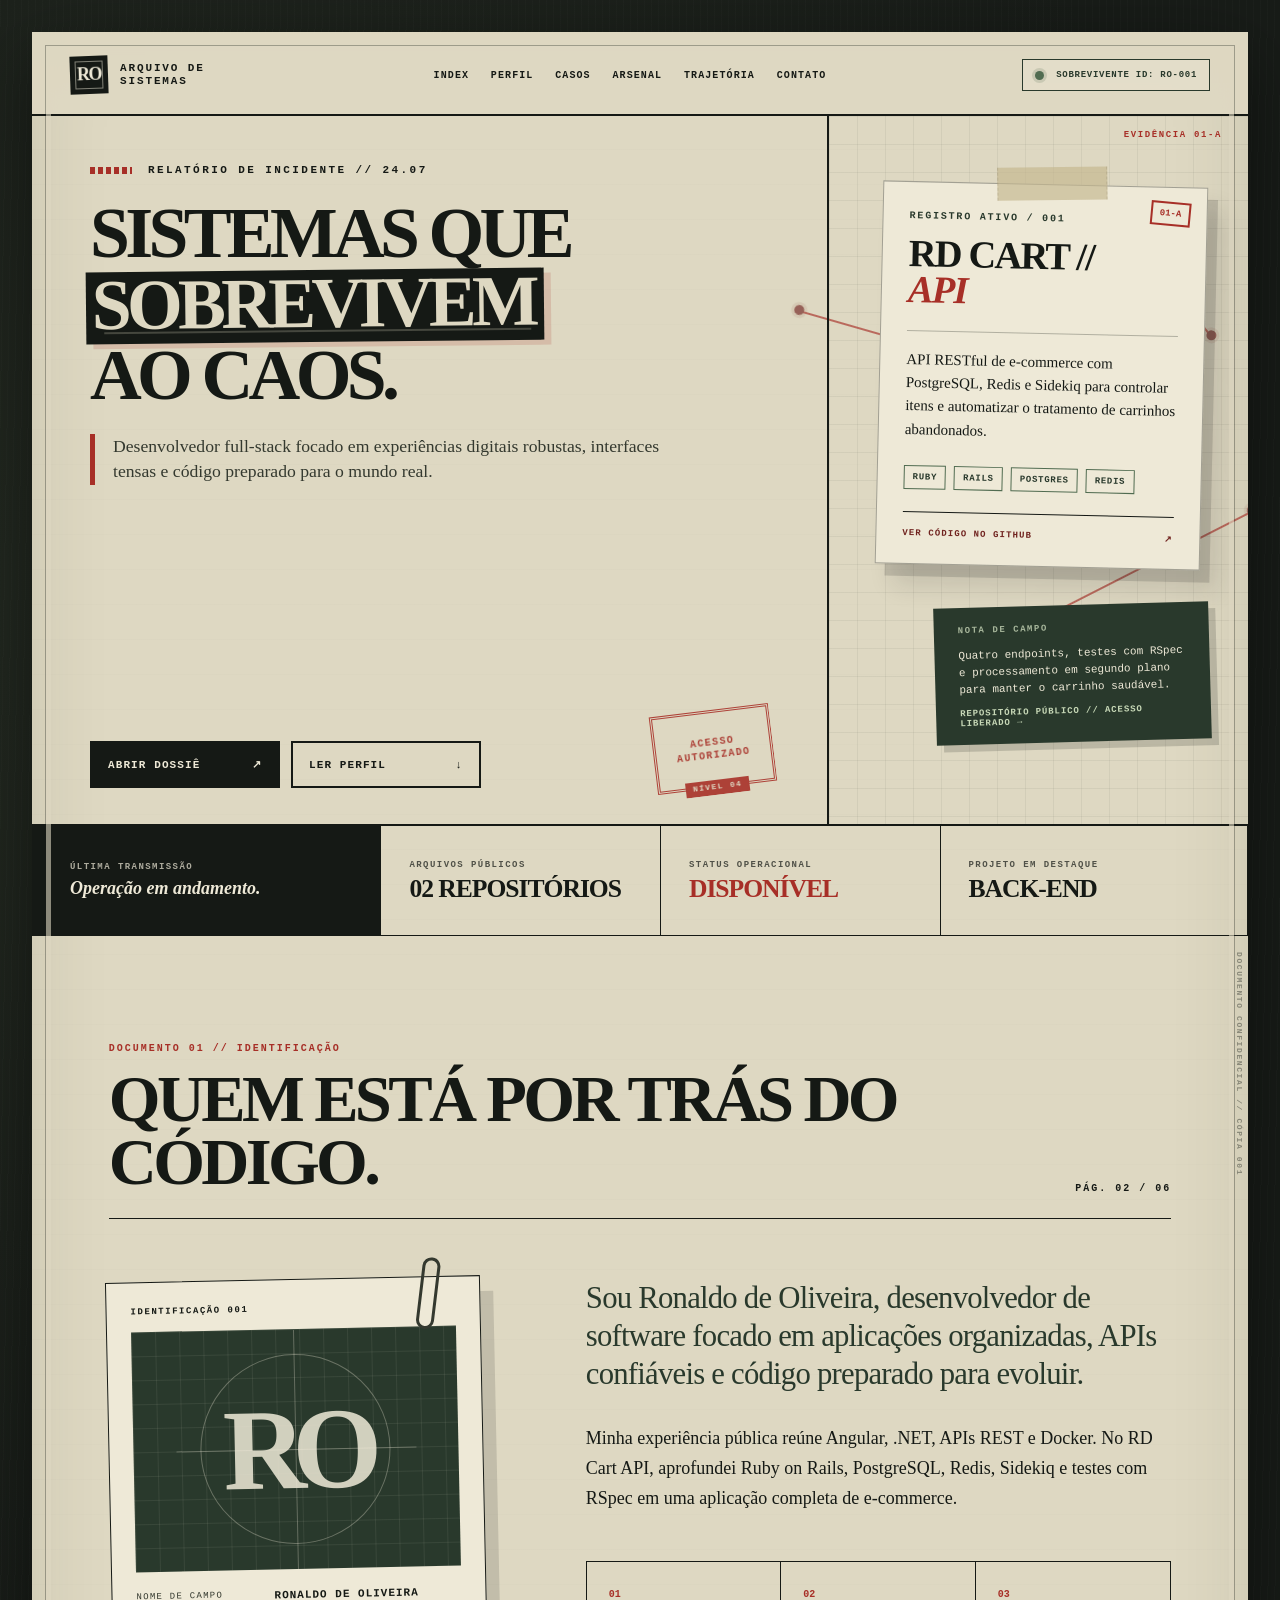
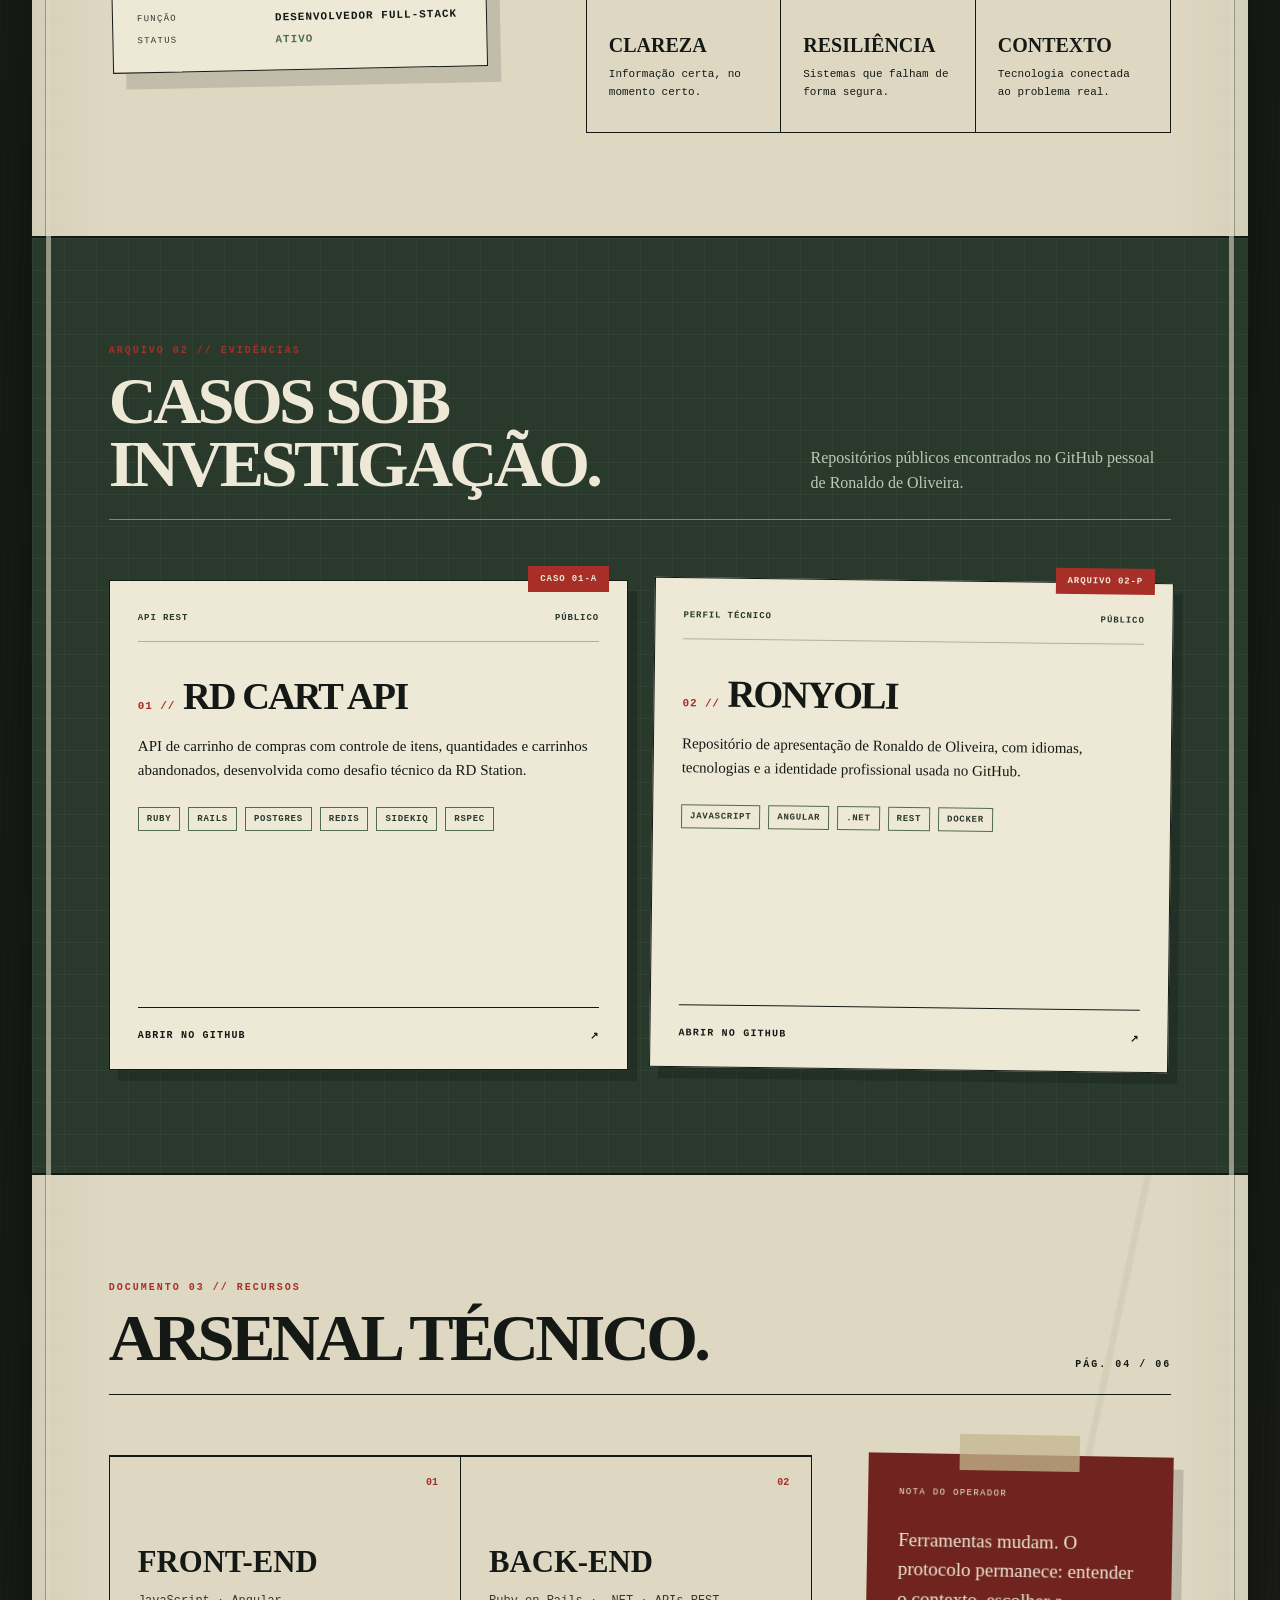
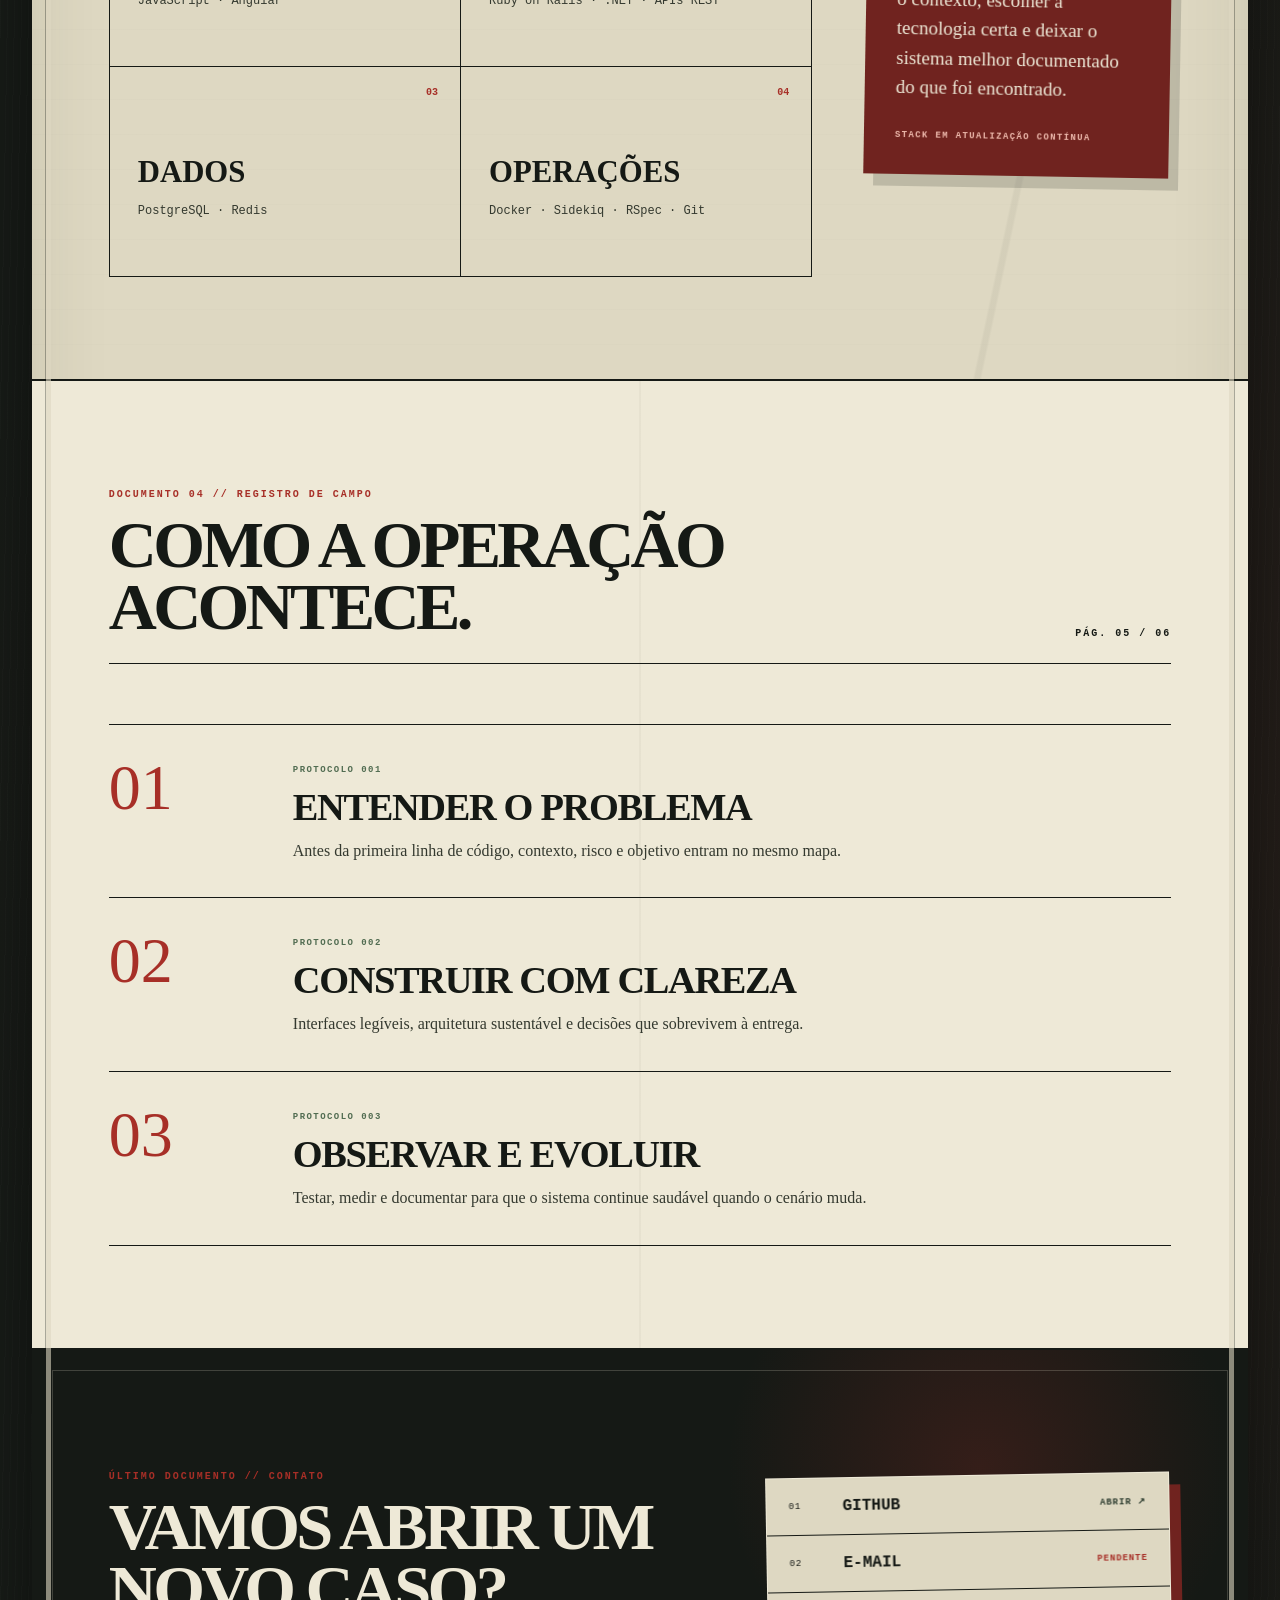
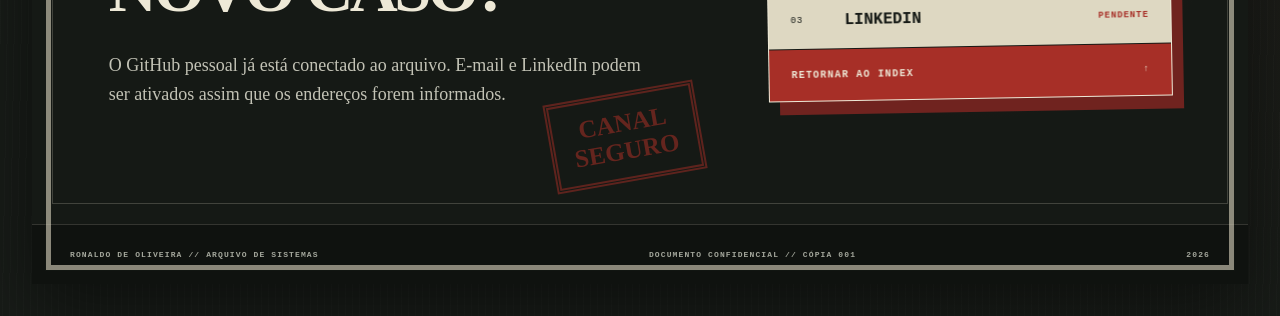
==== index.html @ f2fb3779 "Publish portfolio" ====
<!DOCTYPE html><html lang="pt-BR"><head><meta charSet="utf-8"/><meta name="viewport" content="width=device-width, initial-scale=1"/><link rel="stylesheet" href="/assets/index-Bm2n8L6R.css" data-rsc-css-href="/assets/index-Bm2n8L6R.css" data-precedence="vite-rsc/importer-resources"/><link rel="modulepreload" href="/assets/layout-segment-context-e1dAf5te.js" crossorigin=""/><link rel="modulepreload" href="/assets/rolldown-runtime-S-ySWqyJ.js" crossorigin=""/><link rel="modulepreload" href="/assets/index-BiJKnlo7.js" crossorigin=""/><link rel="modulepreload" href="/assets/framework-XU8gKkFC.js" crossorigin=""/><title>R. Oliveira — Arquivo de Sistemas</title><meta name="description" content="Portfólio full-stack em formato de arquivo investigativo: projetos, stack e trajetória profissional."/><meta property="og:title" content="R. Oliveira — Arquivo de Sistemas"/><meta property="og:description" content="Portfólio full-stack em formato de arquivo investigativo: projetos, stack e trajetória profissional."/><meta property="og:url" content="https://ronyoli.github.io/"/><meta property="og:site_name" content="Arquivo de Sistemas"/><meta property="og:type" content="website"/><meta property="og:locale" content="pt_BR"/><meta property="og:image" content="https://ronyoli.github.io/og.png"/><meta property="og:image:width" content="1536"/><meta property="og:image:height" content="1024"/><meta property="og:image:alt" content="R. Oliveira — Arquivo de Sistemas"/><meta name="twitter:card" content="summary_large_image"/><meta name="twitter:title" content="R. Oliveira — Arquivo de Sistemas"/><meta name="twitter:description" content="Portfólio full-stack em formato de arquivo investigativo: projetos, stack e trajetória profissional."/><meta name="twitter:image" content="https://ronyoli.github.io/og.png"/><link rel="canonical" href="https://ronyoli.github.io/"/><script>self.__VINEXT_RSC_PARAMS__={}</script><script>self.__VINEXT_RSC_NAV__={"pathname":"/","searchParams":[]}</script><link rel="modulepreload" href="/assets/index-BiJKnlo7.js" />
</head><body><a class="skip-link" href="#conteudo">PULAR PARA O CONTEÚDO</a><div class="site-stage"><main class="case-file" id="inicio"><div class="registration" aria-hidden="true"><span class="reg-mark reg-one"></span><span class="reg-mark reg-two"></span></div><header class="topbar"><a class="archive-mark" href="#inicio" aria-label="Voltar ao início"><span class="archive-icon">RO</span><span>Arquivo de<br/>Sistemas</span></a><nav class="navigation" aria-label="Navegação principal"><a href="#inicio">INDEX</a><a href="#perfil">PERFIL</a><a href="#casos">CASOS</a><a href="#arsenal">ARSENAL</a><a href="#trajetoria">TRAJETÓRIA</a><a href="#contato">CONTATO</a></nav><div class="status"><span aria-hidden="true"></span>SOBREVIVENTE ID: RO-001</div></header><div id="conteudo" class="hero-board"><section class="hero" aria-labelledby="headline"><p class="case-label">Relatório de incidente // 24.07</p><h1 id="headline">SISTEMAS QUE <span class="cut">SOBREVIVEM</span> AO CAOS.</h1><p class="abstract">Desenvolvedor full-stack focado em experiências digitais robustas, interfaces tensas e código preparado para o mundo real.</p><div class="hero-lower"><div class="actions"><a class="button" href="#casos">ABRIR DOSSIÊ <span aria-hidden="true">↗</span></a><a class="button secondary" href="#perfil">LER PERFIL <span aria-hidden="true">↓</span></a></div><div class="clearance" aria-label="Acesso autorizado, nível quatro">Acesso<br/>autorizado<small>NÍVEL 04</small></div></div></section><aside class="evidence-zone" aria-label="Projeto em destaque"><span class="thread thread-one" aria-hidden="true"></span><span class="thread thread-two" aria-hidden="true"></span><span class="thread thread-three" aria-hidden="true"></span><article class="project-paper featured-paper"><p class="project-code">Registro ativo / 001</p><h2>RD CART //<span>API</span></h2><p class="project-description">API RESTful de e-commerce com PostgreSQL, Redis e Sidekiq para controlar itens e automatizar o tratamento de carrinhos abandonados.</p><ul class="project-meta" aria-label="Tecnologias do projeto"><li>RUBY</li><li>RAILS</li><li>POSTGRES</li><li>REDIS</li></ul><a class="paper-link" href="https://github.com/ronyoli/rd_cart_api" target="_blank" rel="noreferrer">VER CÓDIGO NO GITHUB <span aria-hidden="true">↗</span></a></article><div class="field-note"><p>Quatro endpoints, testes com RSpec e processamento em segundo plano para manter o carrinho saudável.</p><strong>REPOSITÓRIO PÚBLICO // ACESSO LIBERADO →</strong></div></aside></div><div class="metrics" aria-label="Resumo profissional"><div class="footer-signal"><span>Última transmissão</span><strong>Operação em andamento.</strong></div><div class="metric"><small>Arquivos públicos</small><strong>02 REPOSITÓRIOS</strong></div><div class="metric red-metric"><small>Status operacional</small><strong>DISPONÍVEL</strong></div><div class="metric"><small>Projeto em destaque</small><strong>BACK-END</strong></div></div><section class="document-section profile-section" id="perfil"><header class="section-heading"><div><span class="eyebrow">DOCUMENTO 01 // IDENTIFICAÇÃO</span><h2>QUEM ESTÁ POR TRÁS DO CÓDIGO.</h2></div><span class="page-code">PÁG. 02 / 06</span></header><div class="profile-grid"><div class="identity-card" aria-label="Identificação de R. Oliveira"><div class="portrait-placeholder" aria-hidden="true"><span>RO</span><i></i></div><div class="identity-data"><span>NOME DE CAMPO</span><strong>RONALDO DE OLIVEIRA</strong><span>FUNÇÃO</span><strong>DESENVOLVEDOR FULL-STACK</strong><span>STATUS</span><strong class="green-type">ATIVO</strong></div><div class="paperclip" aria-hidden="true"></div></div><div class="profile-copy"><p class="lead-copy">Sou Ronaldo de Oliveira, desenvolvedor de software focado em aplicações organizadas, APIs confiáveis e código preparado para evoluir.</p><p>Minha experiência pública reúne Angular, .NET, APIs REST e Docker. No RD Cart API, aprofundei Ruby on Rails, PostgreSQL, Redis, Sidekiq e testes com RSpec em uma aplicação completa de e-commerce.</p><div class="principles" aria-label="Princípios de trabalho"><article><span>01</span><h3>CLAREZA</h3><p>Informação certa, no momento certo.</p></article><article><span>02</span><h3>RESILIÊNCIA</h3><p>Sistemas que falham de forma segura.</p></article><article><span>03</span><h3>CONTEXTO</h3><p>Tecnologia conectada ao problema real.</p></article></div></div></div></section><section class="document-section cases-section" id="casos"><header class="section-heading inverse-heading"><div><span class="eyebrow">ARQUIVO 02 // EVIDÊNCIAS</span><h2>CASOS SOB INVESTIGAÇÃO.</h2></div><p>Repositórios públicos encontrados no GitHub pessoal de Ronaldo de Oliveira.</p></header><div class="case-grid"><article class="case-card"><span class="case-tab">CASO 01-A</span><div class="case-card-head"><span>API REST</span><span>PÚBLICO</span></div><h3><span>0<!-- -->1<!-- --> <!-- -->//</span> <!-- -->RD CART API</h3><p>API de carrinho de compras com controle de itens, quantidades e carrinhos abandonados, desenvolvida como desafio técnico da RD Station.</p><ul class="project-meta" aria-label="Tecnologias do RD CART API"><li>RUBY</li><li>RAILS</li><li>POSTGRES</li><li>REDIS</li><li>SIDEKIQ</li><li>RSPEC</li></ul><a href="https://github.com/ronyoli/rd_cart_api" target="_blank" rel="noreferrer">ABRIR NO GITHUB <span aria-hidden="true">↗</span></a></article><article class="case-card"><span class="case-tab">ARQUIVO 02-P</span><div class="case-card-head"><span>PERFIL TÉCNICO</span><span>PÚBLICO</span></div><h3><span>0<!-- -->2<!-- --> <!-- -->//</span> <!-- -->RONYOLI</h3><p>Repositório de apresentação de Ronaldo de Oliveira, com idiomas, tecnologias e a identidade profissional usada no GitHub.</p><ul class="project-meta" aria-label="Tecnologias do RONYOLI"><li>JAVASCRIPT</li><li>ANGULAR</li><li>.NET</li><li>REST</li><li>DOCKER</li></ul><a href="https://github.com/ronyoli/Ronyoli" target="_blank" rel="noreferrer">ABRIR NO GITHUB <span aria-hidden="true">↗</span></a></article></div></section><section class="document-section arsenal-section" id="arsenal"><header class="section-heading"><div><span class="eyebrow">DOCUMENTO 03 // RECURSOS</span><h2>ARSENAL TÉCNICO.</h2></div><span class="page-code">PÁG. 04 / 06</span></header><div class="arsenal-layout"><div class="arsenal-grid"><article><span>01</span><h3>FRONT-END</h3><p>JavaScript · Angular</p></article><article><span>02</span><h3>BACK-END</h3><p>Ruby on Rails · .NET · APIs REST</p></article><article><span>03</span><h3>DADOS</h3><p>PostgreSQL · Redis</p></article><article><span>04</span><h3>OPERAÇÕES</h3><p>Docker · Sidekiq · RSpec · Git</p></article></div><aside class="protocol-note"><span>NOTA DO OPERADOR</span><p>Ferramentas mudam. O protocolo permanece: entender o contexto, escolher a tecnologia certa e deixar o sistema melhor documentado do que foi encontrado.</p><strong>STACK EM ATUALIZAÇÃO CONTÍNUA</strong></aside></div></section><section class="document-section trajectory-section" id="trajetoria"><header class="section-heading"><div><span class="eyebrow">DOCUMENTO 04 // REGISTRO DE CAMPO</span><h2>COMO A OPERAÇÃO ACONTECE.</h2></div><span class="page-code">PÁG. 05 / 06</span></header><ol class="field-log"><li><span class="log-index">0<!-- -->1</span><div><small>PROTOCOLO 001</small><h3>ENTENDER O PROBLEMA</h3><p>Antes da primeira linha de código, contexto, risco e objetivo entram no mesmo mapa.</p></div></li><li><span class="log-index">0<!-- -->2</span><div><small>PROTOCOLO 002</small><h3>CONSTRUIR COM CLAREZA</h3><p>Interfaces legíveis, arquitetura sustentável e decisões que sobrevivem à entrega.</p></div></li><li><span class="log-index">0<!-- -->3</span><div><small>PROTOCOLO 003</small><h3>OBSERVAR E EVOLUIR</h3><p>Testar, medir e documentar para que o sistema continue saudável quando o cenário muda.</p></div></li></ol></section><section class="contact-section" id="contato"><div class="contact-stamp" aria-hidden="true">CANAL<br/>SEGURO</div><div class="contact-copy"><span class="eyebrow">ÚLTIMO DOCUMENTO // CONTATO</span><h2>VAMOS ABRIR UM NOVO CASO?</h2><p>O GitHub pessoal já está conectado ao arquivo. E-mail e LinkedIn podem ser ativados assim que os endereços forem informados.</p></div><div class="contact-dossier" aria-label="Canais a conectar"><div><span>01</span><strong>GITHUB</strong><a href="https://github.com/ronyoli" target="_blank" rel="noreferrer">ABRIR ↗</a></div><div><span>02</span><strong>E-MAIL</strong><em>PENDENTE</em></div><div><span>03</span><strong>LINKEDIN</strong><em>PENDENTE</em></div><a href="#inicio">RETORNAR AO INDEX <span aria-hidden="true">↑</span></a></div></section><footer class="final-footer"><span>RONALDO DE OLIVEIRA // ARQUIVO DE SISTEMAS</span><span>DOCUMENTO CONFIDENCIAL // CÓPIA 001</span><span>2026</span></footer><div class="side-index" aria-hidden="true">DOCUMENTO CONFIDENCIAL // CÓPIA 001</div></main></div><script id="_R_">import("/assets/index-BiJKnlo7.js")</script></body></html><script>self.__VINEXT_RSC_CHUNKS__=self.__VINEXT_RSC_CHUNKS__||[];self.__VINEXT_RSC_CHUNKS__.push("2:I[\"1e6222746775\",[],\"Children\",1]\n3:I[\"ee6cb3d92c61\",[],\"LayoutSegmentProvider\",1]\n4:I[\"1e6222746775\",[],\"Slot\",1]\n5:I[\"8f7ba5393f33\",[],\"RedirectBoundary\",1]\n:HL[\"/assets/index-Bm2n8L6R.css\",\"style\"]\n")</script><script>self.__VINEXT_RSC_CHUNKS__=self.__VINEXT_RSC_CHUNKS__||[];self.__VINEXT_RSC_CHUNKS__.push("0:{\"__route\":\"route:/\",\"__interceptionContext\":null,\"__layoutIds\":[\"layout:/\"],\"__rootLayout\":\"/\",\"page:/\":\"$L1\",\"layout:/\":[[[[\"$\",\"link\",\"css:/assets/index-Bm2n8L6R.css\",{\"rel\":\"stylesheet\",\"precedence\":\"vite-rsc/importer-resources\",\"href\":\"/assets/index-Bm2n8L6R.css\",\"data-rsc-css-href\":\"/assets/index-Bm2n8L6R.css\"}],\"$undefined\"],[\"$\",\"html\",null,{\"lang\":\"pt-BR\",\"children\":[\"$\",\"body\",null,{\"children\":[\"$\",\"$L2\",null,{}]}]}]],null],\"route:/\":[[[\"$\",\"meta\",null,{\"charSet\":\"utf-8\"}],[[\"$\",\"title\",\"0\",{\"children\":\"R. Oliveira — Arquivo de Sistemas\"}],[\"$\",\"meta\",\"1\",{\"name\":\"description\",\"content\":\"Portfólio full-stack em formato de arquivo investigativo: projetos, stack e trajetória profissional.\"}],[\"$\",\"meta\",\"2\",{\"property\":\"og:title\",\"content\":\"R. Oliveira — Arquivo de Sistemas\"}],[\"$\",\"meta\",\"3\",{\"property\":\"og:description\",\"content\":\"Portfólio full-stack em formato de arquivo investigativo: projetos, stack e trajetória profissional.\"}],[\"$\",\"meta\",\"4\",{\"property\":\"og:url\",\"content\":\"https://ronyoli.github.io/\"}],[\"$\",\"meta\",\"5\",{\"property\":\"og:site_name\",\"content\":\"Arquivo de Sistemas\"}],[\"$\",\"meta\",\"6\",{\"property\":\"og:type\",\"content\":\"website\"}],[\"$\",\"meta\",\"7\",{\"property\":\"og:locale\",\"content\":\"pt_BR\"}],[\"$\",\"meta\",\"8\",{\"property\":\"og:image\",\"content\":\"https://ronyoli.github.io/og.png\"}],[\"$\",\"meta\",\"9\",{\"property\":\"og:image:width\",\"content\":\"1536\"}],[\"$\",\"meta\",\"10\",{\"property\":\"og:image:height\",\"content\":\"1024\"}],[\"$\",\"meta\",\"11\",{\"property\":\"og:image:alt\",\"content\":\"R. Oliveira — Arquivo de Sistemas\"}],[\"$\",\"meta\",\"12\",{\"name\":\"twitter:card\",\"content\":\"summary_large_image\"}],[\"$\",\"meta\",\"13\",{\"name\":\"twitter:title\",\"content\":\"R. Oliveira — Arquivo de Sistemas\"}],[\"$\",\"meta\",\"14\",{\"name\":\"twitter:description\",\"content\":\"Portfólio full-stack em formato de arquivo investigativo: projetos, stack e trajetória profissional.\"}],[\"$\",\"meta\",\"15\",{\"name\":\"twitter:image\",\"content\":\"https://ronyoli.github.io/og.png\"}],[\"$\",\"link\",\"16\",{\"rel\":\"canonical\",\"href\":\"https://ronyoli.github.io/\"}]],[[\"$\",\"meta\",\"0\",{\"name\":\"viewport\",\"content\":\"width=device-width, initial-scale=1\"}]]],[\"$\",\"$L3\",null,{\"segmentMap\":{\"children\":[]},\"children\":[\"$\",\"$L4\",null,{\"id\":\"layout:/\",\"parallelSlots\":\"$undefined\",\"children\":[\"$\",\"$L5\",null,{\"children\":[\"$\",\"$L3\",null,{\"segmentMap\":{\"children\":[]},\"children\":[\"$\",\"$L4\",null,{\"id\":\"page:/\"}]}]}]}]}]],\"__layoutFlags\":{\"layout:/\":\"s\"},\"__artifactCompatibility\":{\"schemaVersion\":1,\"graphVersion\":\"app-route-graph:4uhn5s1wvoptc\",\"deploymentVersion\":\"562eb490-47fb-4771-a59e-9c4b362142c2\",\"appElementsSchemaVersion\":1,\"rscPayloadSchemaVersion\":1,\"rootBoundaryId\":\"/\",\"renderEpoch\":null}}\n")</script><script>self.__VINEXT_RSC_CHUNKS__=self.__VINEXT_RSC_CHUNKS__||[];self.__VINEXT_RSC_CHUNKS__.push("1:[[\"$\",\"a\",null,{\"className\":\"skip-link\",\"href\":\"#conteudo\",\"children\":\"PULAR PARA O CONTEÚDO\"}],[\"$\",\"div\",null,{\"className\":\"site-stage\",\"children\":[\"$\",\"main\",null,{\"className\":\"case-file\",\"id\":\"inicio\",\"children\":[[\"$\",\"div\",null,{\"className\":\"registration\",\"aria-hidden\":\"true\",\"children\":[[\"$\",\"span\",null,{\"className\":\"reg-mark reg-one\"}],[\"$\",\"span\",null,{\"className\":\"reg-mark reg-two\"}]]}],[\"$\",\"header\",null,{\"className\":\"topbar\",\"children\":[[\"$\",\"a\",null,{\"className\":\"archive-mark\",\"href\":\"#inicio\",\"aria-label\":\"Voltar ao início\",\"children\":[[\"$\",\"span\",null,{\"className\":\"archive-icon\",\"children\":\"RO\"}],[\"$\",\"span\",null,{\"children\":[\"Arquivo de\",[\"$\",\"br\",null,{}],\"Sistemas\"]}]]}],[\"$\",\"nav\",null,{\"className\":\"navigation\",\"aria-label\":\"Navegação principal\",\"children\":[[\"$\",\"a\",null,{\"href\":\"#inicio\",\"children\":\"INDEX\"}],[\"$\",\"a\",null,{\"href\":\"#perfil\",\"children\":\"PERFIL\"}],[\"$\",\"a\",null,{\"href\":\"#casos\",\"children\":\"CASOS\"}],[\"$\",\"a\",null,{\"href\":\"#arsenal\",\"children\":\"ARSENAL\"}],[\"$\",\"a\",null,{\"href\":\"#trajetoria\",\"children\":\"TRAJETÓRIA\"}],[\"$\",\"a\",null,{\"href\":\"#contato\",\"children\":\"CONTATO\"}]]}],[\"$\",\"div\",null,{\"className\":\"status\",\"children\":[[\"$\",\"span\",null,{\"aria-hidden\":\"true\"}],\"SOBREVIVENTE ID: RO-001\"]}]]}],[\"$\",\"div\",null,{\"id\":\"conteudo\",\"className\":\"hero-board\",\"children\":[[\"$\",\"section\",null,{\"className\":\"hero\",\"aria-labelledby\":\"headline\",\"children\":[[\"$\",\"p\",null,{\"className\":\"case-label\",\"children\":\"Relatório de incidente // 24.07\"}],[\"$\",\"h1\",null,{\"id\":\"headline\",\"children\":[\"SISTEMAS QUE \",[\"$\",\"span\",null,{\"className\":\"cut\",\"children\":\"SOBREVIVEM\"}],\" AO CAOS.\"]}],[\"$\",\"p\",null,{\"className\":\"abstract\",\"children\":\"Desenvolvedor full-stack focado em experiências digitais robustas, interfaces tensas e código preparado para o mundo real.\"}],[\"$\",\"div\",null,{\"className\":\"hero-lower\",\"children\":[[\"$\",\"div\",null,{\"className\":\"actions\",\"children\":[[\"$\",\"a\",null,{\"className\":\"button\",\"href\":\"#casos\",\"children\":[\"ABRIR DOSSIÊ \",[\"$\",\"span\",null,{\"aria-hidden\":\"true\",\"children\":\"↗\"}]]}],[\"$\",\"a\",null,{\"className\":\"button secondary\",\"href\":\"#perfil\",\"children\":[\"LER PERFIL \",[\"$\",\"span\",null,{\"aria-hidden\":\"true\",\"children\":\"↓\"}]]}]]}],[\"$\",\"div\",null,{\"className\":\"clearance\",\"aria-label\":\"Acesso autorizado, nível quatro\",\"children\":[\"Acesso\",[\"$\",\"br\",null,{}],\"autorizado\",[\"$\",\"small\",null,{\"children\":\"NÍVEL 04\"}]]}]]}]]}],[\"$\",\"aside\",null,{\"className\":\"evidence-zone\",\"aria-label\":\"Projeto em destaque\",\"children\":[[\"$\",\"span\",null,{\"className\":\"thread thread-one\",\"aria-hidden\":\"true\"}],[\"$\",\"span\",null,{\"className\":\"thread thread-two\",\"aria-hidden\":\"true\"}],[\"$\",\"span\",null,{\"className\":\"thread thread-three\",\"aria-hidden\":\"true\"}],[\"$\",\"article\",null,{\"className\":\"project-paper featured-paper\",\"children\":[[\"$\",\"p\",null,{\"className\":\"project-code\",\"children\":\"Registro ativo / 001\"}],[\"$\",\"h2\",null,{\"children\":[\"RD CART //\",[\"$\",\"span\",null,{\"children\":\"API\"}]]}],[\"$\",\"p\",null,{\"className\":\"project-description\",\"children\":\"API RESTful de e-commerce com PostgreSQL, Redis e Sidekiq para controlar itens e automatizar o tratamento de carrinhos abandonados.\"}],[\"$\",\"ul\",null,{\"className\":\"project-meta\",\"aria-label\":\"Tecnologias do projeto\",\"children\":[[\"$\",\"li\",null,{\"children\":\"RUBY\"}],[\"$\",\"li\",null,{\"children\":\"RAILS\"}],[\"$\",\"li\",null,{\"children\":\"POSTGRES\"}],[\"$\",\"li\",null,{\"children\":\"REDIS\"}]]}],[\"$\",\"a\",null,{\"className\":\"paper-link\",\"href\":\"https://github.com/ronyoli/rd_cart_api\",\"target\":\"_blank\",\"rel\":\"noreferrer\",\"children\":[\"VER CÓDIGO NO GITHUB \",[\"$\",\"span\",null,{\"aria-hidden\":\"true\",\"children\":\"↗\"}]]}]]}],[\"$\",\"div\",null,{\"className\":\"field-note\",\"children\":[[\"$\",\"p\",null,{\"children\":\"Quatro endpoints, testes com RSpec e processamento em segundo plano para manter o carrinho saudável.\"}],[\"$\",\"strong\",null,{\"children\":\"REPOSITÓRIO PÚBLICO // ACESSO LIBERADO →\"}]]}]]}]]}],[\"$\",\"div\",null,{\"className\":\"metrics\",\"aria-label\":\"Resumo profissional\",\"children\":[[\"$\",\"div\",null,{\"className\":\"footer-signal\",\"children\":[[\"$\",\"span\",null,{\"children\":\"Última transmissão\"}],[\"$\",\"strong\",null,{\"children\":\"Operação em andamento.\"}]]}],[\"$\",\"div\",null,{\"className\":\"metric\",\"children\":[[\"$\",\"small\",null,{\"children\":\"Arquivos públicos\"}],[\"$\",\"strong\",null,{\"children\":\"02 REPOSITÓRIOS\"}]]}],[\"$\",\"div\",null,{\"className\":\"metric red-metric\",\"children\":[[\"$\",\"small\",null,{\"children\":\"Status operacional\"}],[\"$\",\"strong\",null,{\"children\":\"DISPONÍVEL\"}]]}],[\"$\",\"div\",null,{\"className\":\"metric\",\"children\":[[\"$\",\"small\",null,{\"children\":\"Projeto em destaque\"}],[\"$\",\"strong\",null,{\"children\":\"BACK-END\"}]]}]]}],[\"$\",\"section\",null,{\"className\":\"document-section profile-section\",\"id\":\"perfil\",\"children\":[[\"$\",\"header\",null,{\"className\":\"section-heading\",\"children\":[\"$L6\",\"$L7\"]}],\"$L8\"]}],\"$L9\",\"$La\",\"$Lb\",\"$Lc\",\"$Ld\",\"$Le\"]}]}]]\n")</script><script>self.__VINEXT_RSC_CHUNKS__=self.__VINEXT_RSC_CHUNKS__||[];self.__VINEXT_RSC_CHUNKS__.push("6:[\"$\",\"div\",null,{\"children\":[[\"$\",\"span\",null,{\"className\":\"eyebrow\",\"children\":\"DOCUMENTO 01 // IDENTIFICAÇÃO\"}],[\"$\",\"h2\",null,{\"children\":\"QUEM ESTÁ POR TRÁS DO CÓDIGO.\"}]]}]\n7:[\"$\",\"span\",null,{\"className\":\"page-code\",\"children\":\"PÁG. 02 / 06\"}]\n")</script><script>self.__VINEXT_RSC_CHUNKS__=self.__VINEXT_RSC_CHUNKS__||[];self.__VINEXT_RSC_CHUNKS__.push("8:[\"$\",\"div\",null,{\"className\":\"profile-grid\",\"children\":[[\"$\",\"div\",null,{\"className\":\"identity-card\",\"aria-label\":\"Identificação de R. Oliveira\",\"children\":[[\"$\",\"div\",null,{\"className\":\"portrait-placeholder\",\"aria-hidden\":\"true\",\"children\":[[\"$\",\"span\",null,{\"children\":\"RO\"}],[\"$\",\"i\",null,{}]]}],[\"$\",\"div\",null,{\"className\":\"identity-data\",\"children\":[[\"$\",\"span\",null,{\"children\":\"NOME DE CAMPO\"}],[\"$\",\"strong\",null,{\"children\":\"RONALDO DE OLIVEIRA\"}],[\"$\",\"span\",null,{\"children\":\"FUNÇÃO\"}],[\"$\",\"strong\",null,{\"children\":\"DESENVOLVEDOR FULL-STACK\"}],[\"$\",\"span\",null,{\"children\":\"STATUS\"}],[\"$\",\"strong\",null,{\"className\":\"green-type\",\"children\":\"ATIVO\"}]]}],[\"$\",\"div\",null,{\"className\":\"paperclip\",\"aria-hidden\":\"true\"}]]}],[\"$\",\"div\",null,{\"className\":\"profile-copy\",\"children\":[[\"$\",\"p\",null,{\"className\":\"lead-copy\",\"children\":\"Sou Ronaldo de Oliveira, desenvolvedor de software focado em aplicações organizadas, APIs confiáveis e código preparado para evoluir.\"}],[\"$\",\"p\",null,{\"children\":\"Minha experiência pública reúne Angular, .NET, APIs REST e Docker. No RD Cart API, aprofundei Ruby on Rails, PostgreSQL, Redis, Sidekiq e testes com RSpec em uma aplicação completa de e-commerce.\"}],[\"$\",\"div\",null,{\"className\":\"principles\",\"aria-label\":\"Princípios de trabalho\",\"children\":[[\"$\",\"article\",null,{\"children\":[[\"$\",\"span\",null,{\"children\":\"01\"}],[\"$\",\"h3\",null,{\"children\":\"CLAREZA\"}],[\"$\",\"p\",null,{\"children\":\"Informação certa, no momento certo.\"}]]}],[\"$\",\"article\",null,{\"children\":[[\"$\",\"span\",null,{\"children\":\"02\"}],[\"$\",\"h3\",null,{\"children\":\"RESILIÊNCIA\"}],[\"$\",\"p\",null,{\"children\":\"Sistemas que falham de forma segura.\"}]]}],[\"$\",\"article\",null,{\"children\":[[\"$\",\"span\",null,{\"children\":\"03\"}],[\"$\",\"h3\",null,{\"children\":\"CONTEXTO\"}],[\"$\",\"p\",null,{\"children\":\"Tecnologia conectada ao problema real.\"}]]}]]}]]}]]}]\n")</script><script>self.__VINEXT_RSC_CHUNKS__=self.__VINEXT_RSC_CHUNKS__||[];self.__VINEXT_RSC_CHUNKS__.push("9:[\"$\",\"section\",null,{\"className\":\"document-section cases-section\",\"id\":\"casos\",\"children\":[[\"$\",\"header\",null,{\"className\":\"section-heading inverse-heading\",\"children\":[[\"$\",\"div\",null,{\"children\":[[\"$\",\"span\",null,{\"className\":\"eyebrow\",\"children\":\"ARQUIVO 02 // EVIDÊNCIAS\"}],[\"$\",\"h2\",null,{\"children\":\"CASOS SOB INVESTIGAÇÃO.\"}]]}],[\"$\",\"p\",null,{\"children\":\"Repositórios públicos encontrados no GitHub pessoal de Ronaldo de Oliveira.\"}]]}],[\"$\",\"div\",null,{\"className\":\"case-grid\",\"children\":[[\"$\",\"article\",\"CASO 01-A\",{\"className\":\"case-card\",\"children\":[[\"$\",\"span\",null,{\"className\":\"case-tab\",\"children\":\"CASO 01-A\"}],[\"$\",\"div\",null,{\"className\":\"case-card-head\",\"children\":[[\"$\",\"span\",null,{\"children\":\"API REST\"}],[\"$\",\"span\",null,{\"children\":\"PÚBLICO\"}]]}],[\"$\",\"h3\",null,{\"children\":[[\"$\",\"span\",null,{\"children\":[\"0\",1,\" \",\"//\"]}],\" \",\"RD CART API\"]}],[\"$\",\"p\",null,{\"children\":\"API de carrinho de compras com controle de itens, quantidades e carrinhos abandonados, desenvolvida como desafio técnico da RD Station.\"}],[\"$\",\"ul\",null,{\"className\":\"project-meta\",\"aria-label\":\"Tecnologias do RD CART API\",\"children\":[[\"$\",\"li\",\"RUBY\",{\"children\":\"RUBY\"}],[\"$\",\"li\",\"RAILS\",{\"children\":\"RAILS\"}],[\"$\",\"li\",\"POSTGRES\",{\"children\":\"POSTGRES\"}],[\"$\",\"li\",\"REDIS\",{\"children\":\"REDIS\"}],[\"$\",\"li\",\"SIDEKIQ\",{\"children\":\"SIDEKIQ\"}],[\"$\",\"li\",\"RSPEC\",{\"children\":\"RSPEC\"}]]}],[\"$\",\"a\",null,{\"href\":\"https://github.com/ronyoli/rd_cart_api\",\"target\":\"_blank\",\"rel\":\"noreferrer\",\"children\":[\"ABRIR NO GITHUB \",[\"$\",\"span\",null,{\"aria-hidden\":\"true\",\"children\":\"↗\"}]]}]]}],[\"$\",\"article\",\"ARQUIVO 02-P\",{\"className\":\"case-card\",\"children\":[[\"$\",\"span\",null,{\"className\":\"case-tab\",\"children\":\"ARQUIVO 02-P\"}],[\"$\",\"div\",null,{\"className\":\"case-card-head\",\"children\":[[\"$\",\"span\",null,{\"children\":\"PERFIL TÉCNICO\"}],[\"$\",\"span\",null,{\"children\":\"PÚBLICO\"}]]}],[\"$\",\"h3\",null,{\"children\":[[\"$\",\"span\",null,{\"children\":[\"0\",2,\" \",\"//\"]}],\" \",\"RONYOLI\"]}],[\"$\",\"p\",null,{\"children\":\"Repositório de apresentação de Ronaldo de Oliveira, com idiomas, tecnologias e a identidade profissional usada no GitHub.\"}],[\"$\",\"ul\",null,{\"className\":\"project-meta\",\"aria-label\":\"Tecnologias do RONYOLI\",\"children\":[[\"$\",\"li\",\"JAVASCRIPT\",{\"children\":\"JAVASCRIPT\"}],[\"$\",\"li\",\"ANGULAR\",{\"children\":\"ANGULAR\"}],[\"$\",\"li\",\".NET\",{\"children\":\".NET\"}],[\"$\",\"li\",\"REST\",{\"children\":\"REST\"}],[\"$\",\"li\",\"DOCKER\",{\"children\":\"DOCKER\"}]]}],[\"$\",\"a\",null,{\"href\":\"https://github.com/ronyoli/Ronyoli\",\"target\":\"_blank\",\"rel\":\"noreferrer\",\"children\":[\"ABRIR NO GITHUB \",[\"$\",\"span\",null,{\"aria-hidden\":\"true\",\"children\":\"↗\"}]]}]]}]]}]]}]\n")</script><script>self.__VINEXT_RSC_CHUNKS__=self.__VINEXT_RSC_CHUNKS__||[];self.__VINEXT_RSC_CHUNKS__.push("a:[\"$\",\"section\",null,{\"className\":\"document-section arsenal-section\",\"id\":\"arsenal\",\"children\":[[\"$\",\"header\",null,{\"className\":\"section-heading\",\"children\":[[\"$\",\"div\",null,{\"children\":[[\"$\",\"span\",null,{\"className\":\"eyebrow\",\"children\":\"DOCUMENTO 03 // RECURSOS\"}],[\"$\",\"h2\",null,{\"children\":\"ARSENAL TÉCNICO.\"}]]}],[\"$\",\"span\",null,{\"className\":\"page-code\",\"children\":\"PÁG. 04 / 06\"}]]}],[\"$\",\"div\",null,{\"className\":\"arsenal-layout\",\"children\":[[\"$\",\"div\",null,{\"className\":\"arsenal-grid\",\"children\":[[\"$\",\"article\",\"01\",{\"children\":[[\"$\",\"span\",null,{\"children\":\"01\"}],[\"$\",\"h3\",null,{\"children\":\"FRONT-END\"}],[\"$\",\"p\",null,{\"children\":\"JavaScript · Angular\"}]]}],[\"$\",\"article\",\"02\",{\"children\":[[\"$\",\"span\",null,{\"children\":\"02\"}],[\"$\",\"h3\",null,{\"children\":\"BACK-END\"}],[\"$\",\"p\",null,{\"children\":\"Ruby on Rails · .NET · APIs REST\"}]]}],[\"$\",\"article\",\"03\",{\"children\":[[\"$\",\"span\",null,{\"children\":\"03\"}],[\"$\",\"h3\",null,{\"children\":\"DADOS\"}],[\"$\",\"p\",null,{\"children\":\"PostgreSQL · Redis\"}]]}],[\"$\",\"article\",\"04\",{\"children\":[[\"$\",\"span\",null,{\"children\":\"04\"}],[\"$\",\"h3\",null,{\"children\":\"OPERAÇÕES\"}],[\"$\",\"p\",null,{\"children\":\"Docker · Sidekiq · RSpec · Git\"}]]}]]}],[\"$\",\"aside\",null,{\"className\":\"protocol-note\",\"children\":[[\"$\",\"span\",null,{\"children\":\"NOTA DO OPERADOR\"}],[\"$\",\"p\",null,{\"children\":\"Ferramentas mudam. O protocolo permanece: entender o contexto, escolher a tecnologia certa e deixar o sistema melhor documentado do que foi encontrado.\"}],[\"$\",\"strong\",null,{\"children\":\"STACK EM ATUALIZAÇÃO CONTÍNUA\"}]]}]]}]]}]\n")</script><script>self.__VINEXT_RSC_CHUNKS__=self.__VINEXT_RSC_CHUNKS__||[];self.__VINEXT_RSC_CHUNKS__.push("b:[\"$\",\"section\",null,{\"className\":\"document-section trajectory-section\",\"id\":\"trajetoria\",\"children\":[[\"$\",\"header\",null,{\"className\":\"section-heading\",\"children\":[[\"$\",\"div\",null,{\"children\":[[\"$\",\"span\",null,{\"className\":\"eyebrow\",\"children\":\"DOCUMENTO 04 // REGISTRO DE CAMPO\"}],[\"$\",\"h2\",null,{\"children\":\"COMO A OPERAÇÃO ACONTECE.\"}]]}],[\"$\",\"span\",null,{\"className\":\"page-code\",\"children\":\"PÁG. 05 / 06\"}]]}],[\"$\",\"ol\",null,{\"className\":\"field-log\",\"children\":[[\"$\",\"li\",\"PROTOCOLO 001\",{\"children\":[[\"$\",\"span\",null,{\"className\":\"log-index\",\"children\":[\"0\",1]}],[\"$\",\"div\",null,{\"children\":[[\"$\",\"small\",null,{\"children\":\"PROTOCOLO 001\"}],[\"$\",\"h3\",null,{\"children\":\"ENTENDER O PROBLEMA\"}],[\"$\",\"p\",null,{\"children\":\"Antes da primeira linha de código, contexto, risco e objetivo entram no mesmo mapa.\"}]]}]]}],[\"$\",\"li\",\"PROTOCOLO 002\",{\"children\":[[\"$\",\"span\",null,{\"className\":\"log-index\",\"children\":[\"0\",2]}],[\"$\",\"div\",null,{\"children\":[[\"$\",\"small\",null,{\"children\":\"PROTOCOLO 002\"}],[\"$\",\"h3\",null,{\"children\":\"CONSTRUIR COM CLAREZA\"}],[\"$\",\"p\",null,{\"children\":\"Interfaces legíveis, arquitetura sustentável e decisões que sobrevivem à entrega.\"}]]}]]}],[\"$\",\"li\",\"PROTOCOLO 003\",{\"children\":[[\"$\",\"span\",null,{\"className\":\"log-index\",\"children\":[\"0\",3]}],[\"$\",\"div\",null,{\"children\":[[\"$\",\"small\",null,{\"children\":\"PROTOCOLO 003\"}],[\"$\",\"h3\",null,{\"children\":\"OBSERVAR E EVOLUIR\"}],[\"$\",\"p\",null,{\"children\":\"Testar, medir e documentar para que o sistema continue saudável quando o cenário muda.\"}]]}]]}]]}]]}]\n")</script><script>self.__VINEXT_RSC_CHUNKS__=self.__VINEXT_RSC_CHUNKS__||[];self.__VINEXT_RSC_CHUNKS__.push("c:[\"$\",\"section\",null,{\"className\":\"contact-section\",\"id\":\"contato\",\"children\":[[\"$\",\"div\",null,{\"className\":\"contact-stamp\",\"aria-hidden\":\"true\",\"children\":[\"CANAL\",[\"$\",\"br\",null,{}],\"SEGURO\"]}],[\"$\",\"div\",null,{\"className\":\"contact-copy\",\"children\":[[\"$\",\"span\",null,{\"className\":\"eyebrow\",\"children\":\"ÚLTIMO DOCUMENTO // CONTATO\"}],[\"$\",\"h2\",null,{\"children\":\"VAMOS ABRIR UM NOVO CASO?\"}],[\"$\",\"p\",null,{\"children\":\"O GitHub pessoal já está conectado ao arquivo. E-mail e LinkedIn podem ser ativados assim que os endereços forem informados.\"}]]}],[\"$\",\"div\",null,{\"className\":\"contact-dossier\",\"aria-label\":\"Canais a conectar\",\"children\":[[\"$\",\"div\",null,{\"children\":[[\"$\",\"span\",null,{\"children\":\"01\"}],[\"$\",\"strong\",null,{\"children\":\"GITHUB\"}],[\"$\",\"a\",null,{\"href\":\"https://github.com/ronyoli\",\"target\":\"_blank\",\"rel\":\"noreferrer\",\"children\":\"ABRIR ↗\"}]]}],[\"$\",\"div\",null,{\"children\":[[\"$\",\"span\",null,{\"children\":\"02\"}],[\"$\",\"strong\",null,{\"children\":\"E-MAIL\"}],[\"$\",\"em\",null,{\"children\":\"PENDENTE\"}]]}],[\"$\",\"div\",null,{\"children\":[[\"$\",\"span\",null,{\"children\":\"03\"}],[\"$\",\"strong\",null,{\"children\":\"LINKEDIN\"}],[\"$\",\"em\",null,{\"children\":\"PENDENTE\"}]]}],[\"$\",\"a\",null,{\"href\":\"#inicio\",\"children\":[\"RETORNAR AO INDEX \",[\"$\",\"span\",null,{\"aria-hidden\":\"true\",\"children\":\"↑\"}]]}]]}]]}]\nd:[\"$\",\"footer\",null,{\"className\":\"final-footer\",\"children\":[[\"$\",\"span\",null,{\"children\":\"RONALDO DE OLIVEIRA // ARQUIVO DE SISTEMAS\"}],[\"$\",\"span\",null,{\"children\":\"DOCUMENTO CONFIDENCIAL // CÓPIA 001\"}],[\"$\",\"span\",null,{\"children\":\"2026\"}]]}]\ne:[\"$\",\"div\",null,{\"className\":\"side-index\",\"aria-hidden\":\"true\",\"children\":\"DOCUMENTO CONFIDENCIAL // CÓPIA 001\"}]\n")</script><script>self.__VINEXT_RSC_DONE__=true</script>
---- assets/index-Bm2n8L6R.css ----
:root{--ink:#151915;--ink-soft:#34392f;--night:#181c18;--paper:#ded8c2;--paper-light:#eee9d7;--paper-dark:#b9b29b;--red:#a72f27;--red-dark:#70231f;--green:#516c51;--green-dark:#29392c;--line:#15191547;--mono:Consolas, "Courier New", ui-monospace, monospace;--serif:Georgia, "Times New Roman", ui-serif, serif}*{box-sizing:border-box}html{scroll-behavior:smooth;background:var(--night)}body{min-width:320px;min-height:100vh;color:var(--ink);background:radial-gradient(circle at 12% 12%, #58694b2e, transparent 24%), radial-gradient(circle at 84% 78%, #872e2621, transparent 28%), repeating-linear-gradient(91deg, #ffffff04 0 1px, transparent 1px 7px), var(--night);font-family:var(--mono);margin:0;overflow-x:hidden}a{color:inherit}a:focus-visible,button:focus-visible{outline:3px solid var(--red);outline-offset:4px}::selection{color:var(--paper-light);background:var(--red)}.skip-link{z-index:100;color:var(--paper-light);background:var(--red);padding:12px 16px;font-size:12px;font-weight:700;text-decoration:none;transition:top .2s;position:fixed;top:-80px;left:20px}.skip-link:focus{top:20px}.site-stage{padding:32px}.case-file{isolation:isolate;background:linear-gradient(102deg, transparent 0 74%, #2d31270e 74.1% 74.3%, transparent 74.4%), repeating-linear-gradient(0deg, transparent 0 34px, #14181406 35px), var(--paper);width:min(1480px,100%);margin:0 auto;animation:.8s cubic-bezier(.2,.8,.2,1) both file-in;position:relative;overflow:hidden;box-shadow:0 24px 70px #0000007a,inset 0 0 80px #413a2721}.case-file:before{content:"";z-index:40;pointer-events:none;border:1px solid #181c1752;position:absolute;inset:13px;box-shadow:inset 0 0 0 5px #ded8c299}.registration{z-index:-1;pointer-events:none;position:absolute;inset:0}.reg-mark{opacity:.8;width:18px;height:18px;position:absolute}.reg-mark:before,.reg-mark:after{content:"";background:var(--ink);position:absolute}.reg-mark:before{width:18px;height:1px;top:8px}.reg-mark:after{width:1px;height:18px;left:8px}.reg-one{top:21px;left:21px}.reg-two{bottom:21px;right:21px}.topbar{z-index:30;border-bottom:2px solid var(--ink);-webkit-backdrop-filter:blur(14px);backdrop-filter:blur(14px);background:#ded8c2f5;grid-template-columns:250px 1fr 270px;align-items:center;gap:22px;min-height:84px;padding:20px 38px 16px;display:grid;position:sticky;top:0}.archive-mark{letter-spacing:.17em;text-transform:uppercase;align-items:center;gap:12px;font-size:11px;font-weight:700;line-height:1.2;text-decoration:none;display:flex}.archive-icon{width:38px;height:38px;color:var(--paper-light);background:var(--ink);font-family:var(--serif);letter-spacing:-.08em;flex:none;place-items:center;font-size:18px;display:grid;position:relative;transform:rotate(-2deg)}.archive-icon:after{content:"";border:1px solid #eee9d780;position:absolute;inset:5px}.navigation{justify-content:center;gap:clamp(14px,1.7vw,28px);display:flex}.navigation a{letter-spacing:.11em;white-space:nowrap;padding:8px 0;font-size:10px;font-weight:700;text-decoration:none;position:relative}.navigation a:after{content:"";background:var(--red);height:2px;transition:right .2s;position:absolute;bottom:2px;left:0;right:100%}.navigation a:hover:after,.navigation a:focus-visible:after{right:0}.status{border:1px solid var(--green-dark);color:var(--green-dark);letter-spacing:.08em;white-space:nowrap;background:#eee9d759;justify-self:end;align-items:center;gap:12px;padding:10px 12px;font-size:9px;font-weight:700;display:flex}.status span{background:var(--green);border-radius:50%;width:9px;height:9px;animation:2.4s ease-out infinite pulse;box-shadow:0 0 0 3px #516c512e}.hero-board{border-bottom:2px solid var(--ink);grid-template-columns:minmax(0,1.52fr) minmax(360px,.8fr);min-height:710px;scroll-margin-top:100px;display:grid;position:relative}.hero{z-index:3;border-right:2px solid var(--ink);flex-direction:column;min-width:0;padding:48px 54px 36px 58px;display:flex;position:relative}.case-label{letter-spacing:.22em;text-transform:uppercase;align-items:center;gap:16px;margin:0 0 27px;font-size:11px;font-weight:700;display:flex}.case-label:before{content:"";background:repeating-linear-gradient(90deg, var(--red) 0 5px, transparent 5px 8px);width:42px;height:7px}h1,h2,h3,p{overflow-wrap:anywhere}h1{width:min(850px,100%);font-family:var(--serif);letter-spacing:-.065em;text-transform:uppercase;text-wrap:balance;margin:0;font-size:clamp(57px,5.6vw,92px);line-height:.86}h1 .cut{color:var(--paper);background:var(--ink);margin:.08em 0 .04em -.06em;padding:.04em .13em .1em .08em;display:inline-block;position:relative;transform:rotate(-.6deg);box-shadow:7px 5px #a72f2729}h1 .cut:after{content:"";background:#ded8c23d;height:2px;position:absolute;bottom:13%;left:4%;right:3%}.abstract{border-left:5px solid var(--red);width:min(660px,88%);font-family:var(--serif);color:var(--ink-soft);margin:27px 0 0;padding-left:18px;font-size:clamp(17px,1.38vw,22px);line-height:1.45}.hero-lower{justify-content:space-between;align-items:flex-end;gap:28px;margin-top:auto;padding-top:32px;display:flex}.actions{flex-wrap:wrap;gap:11px;display:flex}.button{border:2px solid var(--ink);min-width:190px;color:var(--paper-light);background:var(--ink);letter-spacing:.1em;justify-content:space-between;align-items:center;gap:30px;padding:15px 16px;font-size:11px;font-weight:700;text-decoration:none;transition:transform .2s,background .2s,color .2s;display:inline-flex}.button.secondary{color:var(--ink);background:0 0}.button:hover{color:var(--paper-light);background:var(--red);transform:translate(-2px,-2px)}.clearance{border:3px double var(--red);width:120px;height:78px;color:var(--red);letter-spacing:.14em;text-align:center;text-transform:uppercase;opacity:.9;flex:none;place-items:center;font-size:10px;font-weight:700;line-height:1.35;display:grid;position:relative;transform:rotate(-7deg)}.clearance small{color:var(--paper);background:var(--red);padding:2px 7px;font-size:8px;position:absolute;bottom:-10px}.evidence-zone{z-index:2;background-color:#0000;background-image:linear-gradient(90deg,#1519150e 1px,#0000 1px),linear-gradient(#1519150e 1px,#0000 1px);background-position:0 0,0 0;background-repeat:repeat,repeat;background-size:28px 28px;background-attachment:scroll,scroll;background-origin:padding-box,padding-box;background-clip:border-box,border-box;min-width:0;padding:40px 38px 34px;position:relative}.evidence-zone:before{content:"EVIDÊNCIA 01-A";color:var(--red);letter-spacing:.18em;font-size:9px;font-weight:700;position:absolute;top:14px;right:26px}.thread{z-index:1;opacity:.65;background:var(--red);transform-origin:0;height:2px;position:absolute}.thread:before,.thread:after{content:"";background:var(--red-dark);border-radius:50%;width:10px;height:10px;position:absolute;top:-5px;box-shadow:0 0 0 3px #70231f1f}.thread:before{left:-5px}.thread:after{right:-5px}.thread-one{width:210px;top:194px;left:-30px;transform:rotate(16deg)}.thread-two{width:235px;bottom:205px;right:-30px;transform:rotate(-27deg)}.thread-three{width:118px;top:126px;right:-8px;transform:rotate(52deg)}.project-paper{z-index:3;background:var(--paper-light);border:1px solid #15191559;padding:28px 26px 24px;transition:transform .25s,box-shadow .25s;position:relative;box-shadow:10px 12px #15191526,18px 22px 25px #1519151f}.featured-paper{margin:28px 6px 0 12px;transform:rotate(1.3deg)}.project-paper:hover{transform:rotate(0)translateY(-4px);box-shadow:11px 16px #1519152e,20px 26px 30px #15191526}.project-paper:before{content:"";opacity:.78;background:#c4b78ed6;border-inline:1px dashed #4f442d33;width:108px;height:33px;position:absolute;top:-18px;left:35%;transform:rotate(-2deg)}.project-paper:after{content:"01-A";color:var(--red);border:2px solid var(--red);padding:5px 7px;font-size:9px;font-weight:700;position:absolute;top:14px;right:17px;transform:rotate(4deg)}.project-code{color:var(--green-dark);letter-spacing:.18em;text-transform:uppercase;margin:0 0 14px;font-size:10px;font-weight:700}.project-paper h2{max-width:340px;font-family:var(--serif);letter-spacing:-.045em;text-transform:uppercase;margin:0;font-size:clamp(34px,3vw,48px);line-height:.95}.project-paper h2 span{color:var(--red);font-style:italic;display:block}.project-description{border-top:1px solid var(--line);font-family:var(--serif);margin:22px 0 24px;padding-top:17px;font-size:15px;line-height:1.55}.project-meta{flex-wrap:wrap;gap:8px;margin:0;padding:0;list-style:none;display:flex}.project-meta li{color:var(--green-dark);border:1px solid var(--green);letter-spacing:.08em;padding:6px 8px;font-size:9px;font-weight:700}.paper-link{border-top:1px solid var(--ink);color:var(--red-dark);letter-spacing:.12em;justify-content:space-between;margin-top:22px;padding-top:16px;font-size:9px;font-weight:700;text-decoration:none;display:flex}.paper-link:hover{color:var(--red)}.field-note{z-index:4;width:80%;color:var(--paper-light);background:var(--green-dark);margin:38px 0 0 auto;padding:18px 18px 16px 24px;position:relative;transform:rotate(-1.6deg);box-shadow:7px 7px #1519152b}.field-note:before{content:"NOTA DE CAMPO";color:#a7b69b;letter-spacing:.17em;margin-bottom:12px;font-size:9px;font-weight:700;display:block}.field-note p{margin:0;font-size:11px;line-height:1.55}.field-note strong{color:#c7d8b7;letter-spacing:.1em;margin-top:10px;font-size:9px;display:block}.metrics{border-bottom:1px solid var(--ink);grid-template-columns:1.25fr 1fr 1fr 1.1fr;min-height:110px;display:grid}.metric,.footer-signal{border-right:1px solid var(--ink);flex-direction:column;justify-content:center;padding:20px 28px;display:flex}.footer-signal{color:var(--paper-light);background:var(--ink);padding-left:38px}.footer-signal span,.metric small{letter-spacing:.16em;text-transform:uppercase;opacity:.7;margin-bottom:6px;font-size:9px;font-weight:700}.footer-signal strong{font-family:var(--serif);font-size:18px;font-style:italic}.metric strong{font-family:var(--serif);letter-spacing:-.04em;font-size:clamp(22px,2vw,34px);line-height:1}.red-metric strong{color:var(--red)}.document-section{border-bottom:2px solid var(--ink);padding:clamp(66px,8vw,118px) clamp(28px,6vw,88px);scroll-margin-top:84px;position:relative}.section-heading{border-bottom:1px solid var(--ink);grid-template-columns:1fr auto;align-items:end;gap:36px;margin-bottom:60px;padding-bottom:24px;display:grid}.section-heading h2,.contact-copy h2{max-width:950px;font-family:var(--serif);letter-spacing:-.055em;text-transform:uppercase;margin:12px 0 0;font-size:clamp(42px,5.2vw,76px);line-height:.94}.eyebrow,.page-code{letter-spacing:.2em;text-transform:uppercase;font-size:10px;font-weight:700}.eyebrow{color:var(--red)}.profile-grid{grid-template-columns:minmax(320px,.8fr) minmax(0,1.25fr);align-items:start;gap:clamp(45px,8vw,110px);display:grid}.identity-card{border:1px solid var(--ink);background:var(--paper-light);padding:24px;position:relative;transform:rotate(-1.2deg);box-shadow:13px 16px #15191524}.identity-card:before{content:"IDENTIFICAÇÃO 001";letter-spacing:.17em;margin-bottom:15px;font-size:9px;font-weight:700;display:block}.portrait-placeholder{aspect-ratio:1.35;color:var(--paper-light);background:linear-gradient(90deg, #eee9d714 1px, transparent 1px), linear-gradient(#eee9d714 1px, transparent 1px), var(--green-dark);background-size:24px 24px;place-items:center;display:grid;position:relative;overflow:hidden}.portrait-placeholder span{font-family:var(--serif);letter-spacing:-.12em;opacity:.86;font-size:clamp(64px,9vw,122px);font-weight:700}.portrait-placeholder i{border:1px solid #eee9d752;border-radius:50%;width:190px;height:190px;position:absolute}.portrait-placeholder i:before,.portrait-placeholder i:after{content:"";background:#eee9d74d;position:absolute}.portrait-placeholder i:before{width:1px;height:240px;top:-25px;left:50%}.portrait-placeholder i:after{width:240px;height:1px;top:50%;left:-25px}.identity-data{grid-template-columns:120px 1fr;gap:10px 18px;padding-top:20px;display:grid}.identity-data span{color:var(--ink-soft);letter-spacing:.14em;font-size:9px}.identity-data strong{letter-spacing:.09em;font-size:11px}.identity-data .green-type{color:var(--green)}.paperclip{border:3px solid var(--ink-soft);border-radius:12px;width:18px;height:72px;position:absolute;top:-20px;right:42px;transform:rotate(8deg)}.profile-copy>p{max-width:760px;font-family:var(--serif);font-size:18px;line-height:1.65}.profile-copy .lead-copy{color:var(--green-dark);letter-spacing:-.025em;margin-top:0;font-size:clamp(26px,2.4vw,38px);line-height:1.25}.principles{border:1px solid var(--ink);grid-template-columns:repeat(3,1fr);margin-top:48px;display:grid}.principles article{border-right:1px solid var(--ink);min-height:170px;padding:22px}.principles article:last-child{border-right:0}.principles span{color:var(--red);font-size:10px;font-weight:700}.principles h3{font-family:var(--serif);margin:32px 0 9px;font-size:20px}.principles p{margin:0;font-size:11px;line-height:1.55}.cases-section{color:var(--paper-light);background:linear-gradient(90deg, #eee9d70a 1px, transparent 1px), linear-gradient(#eee9d70a 1px, transparent 1px), var(--green-dark);background-size:32px 32px}.inverse-heading{border-color:#eee9d773;grid-template-columns:minmax(0,1.2fr) minmax(280px,.65fr)}.inverse-heading p{color:#bfc7b7;font-family:var(--serif);margin:0;font-size:16px;line-height:1.55}.case-grid{grid-template-columns:repeat(auto-fit,minmax(290px,1fr));gap:24px;display:grid}.case-card{min-height:490px;color:var(--ink);background:var(--paper-light);border:1px solid var(--ink);flex-direction:column;padding:32px 28px 27px;transition:transform .25s,box-shadow .25s;display:flex;position:relative;box-shadow:9px 11px #0000002e}.case-card:nth-child(2){transform:rotate(.7deg)}.case-card:nth-child(3){transform:rotate(-.6deg)}.case-card:hover{transform:translateY(-7px)rotate(0);box-shadow:12px 17px #00000038}.case-tab{color:var(--paper-light);background:var(--red);letter-spacing:.1em;padding:8px 12px;font-size:9px;font-weight:700;position:absolute;top:-15px;right:18px}.case-card-head{border-bottom:1px solid var(--line);color:var(--green-dark);letter-spacing:.1em;justify-content:space-between;gap:14px;padding-bottom:18px;font-size:9px;font-weight:700;display:flex}.case-card h3{font-family:var(--serif);letter-spacing:-.05em;margin:36px 0 19px;font-size:clamp(31px,3vw,46px);line-height:.96}.case-card h3 span{color:var(--red);font-family:var(--mono);letter-spacing:.08em;font-size:11px}.case-card>p{font-family:var(--serif);margin:0 0 25px;font-size:15px;line-height:1.6}.case-card>a{border-top:1px solid var(--ink);letter-spacing:.12em;justify-content:space-between;margin-top:auto;padding-top:22px;font-size:10px;font-weight:700;text-decoration:none;display:flex}.case-card>a:hover{color:var(--red)}.arsenal-layout{grid-template-columns:minmax(0,1.5fr) minmax(300px,.65fr);align-items:start;gap:54px;display:grid}.arsenal-grid{border-top:2px solid var(--ink);border-left:1px solid var(--ink);grid-template-columns:repeat(2,1fr);display:grid}.arsenal-grid article{border-right:1px solid var(--ink);border-bottom:1px solid var(--ink);min-height:210px;padding:28px;position:relative}.arsenal-grid article>span{color:var(--red);font-size:10px;font-weight:700;position:absolute;top:20px;right:22px}.arsenal-grid h3{font-family:var(--serif);margin:60px 0 12px;font-size:clamp(25px,2.4vw,36px)}.arsenal-grid p{color:var(--ink-soft);margin:0;font-size:12px;line-height:1.6}.protocol-note{color:var(--paper-light);background:var(--red-dark);padding:34px 31px;position:sticky;top:118px;transform:rotate(1deg);box-shadow:10px 12px #15191529}.protocol-note:before{content:"";background:#c4b78ec2;width:120px;height:36px;position:absolute;top:-20px;left:30%}.protocol-note span,.protocol-note strong{letter-spacing:.15em;font-size:9px;display:block}.protocol-note p{font-family:var(--serif);margin:28px 0;font-size:19px;line-height:1.55}.protocol-note strong{color:#edb9ac}.trajectory-section{background:linear-gradient(90deg, transparent 49.9%, #1519150f 50%, transparent 50.1%), var(--paper-light)}.field-log{margin:0;padding:0;list-style:none}.field-log li{border-bottom:1px solid var(--ink);grid-template-columns:150px 1fr;gap:34px;padding:34px 0;display:grid}.field-log li:first-child{border-top:1px solid var(--ink)}.log-index{color:var(--red);font-family:var(--serif);font-size:clamp(42px,5vw,74px);line-height:.9}.field-log small{color:var(--green);letter-spacing:.16em;font-size:9px;font-weight:700}.field-log h3{font-family:var(--serif);letter-spacing:-.035em;margin:8px 0 10px;font-size:clamp(27px,3vw,42px)}.field-log p{max-width:740px;color:var(--ink-soft);font-family:var(--serif);margin:0;font-size:16px;line-height:1.55}.contact-section{color:var(--paper-light);background:radial-gradient(circle at 78% 25%, #a72f2738, transparent 25%), var(--ink);grid-template-columns:1.1fr .8fr;gap:clamp(50px,8vw,110px);padding:clamp(72px,9vw,130px) clamp(28px,6vw,88px);scroll-margin-top:84px;display:grid;position:relative}.contact-section:before{content:"";pointer-events:none;border:1px solid #eee9d733;position:absolute;inset:20px}.contact-copy{z-index:2;position:relative}.contact-copy h2{color:var(--paper-light)}.contact-copy p{color:#c2c2b5;max-width:660px;font-family:var(--serif);margin:30px 0 0;font-size:18px;line-height:1.6}.contact-dossier{z-index:2;color:var(--ink);background:var(--paper);border:1px solid var(--paper-light);box-shadow:11px 13px 0 var(--red-dark);align-self:center;position:relative;transform:rotate(-1deg)}.contact-dossier>div{border-bottom:1px solid var(--ink);grid-template-columns:38px 1fr auto;align-items:center;gap:16px;padding:19px 22px;display:grid}.contact-dossier span,.contact-dossier em{letter-spacing:.1em;font-size:9px}.contact-dossier>div a{color:var(--green-dark);letter-spacing:.1em;font-size:9px;font-style:normal;font-weight:700;text-decoration:none}.contact-dossier>div a:hover{color:var(--red)}.contact-dossier em{color:var(--red);font-style:normal;font-weight:700}.contact-dossier>a{color:var(--paper-light);background:var(--red);letter-spacing:.12em;justify-content:space-between;padding:20px 22px;font-size:10px;font-weight:700;text-decoration:none;display:flex}.contact-stamp{z-index:1;color:#a72f278c;font-family:var(--serif);text-align:center;border:5px double #a72f2780;padding:12px 18px;font-size:25px;font-weight:700;position:absolute;bottom:42px;right:45%;transform:rotate(-10deg)}.final-footer{color:#a4a79c;letter-spacing:.14em;background:#0f120f;border-top:1px solid #eee9d729;justify-content:space-between;gap:22px;padding:25px 38px;font-size:8px;font-weight:700;display:flex}.side-index{z-index:5;writing-mode:vertical-rl;color:#15191566;letter-spacing:.2em;font-size:8px;font-weight:700;position:absolute;top:920px;right:4px}@keyframes file-in{0%{opacity:0;transform:translateY(16px)rotate(.15deg)}to{opacity:1;transform:translateY(0)rotate(0)}}@keyframes pulse{0%,55%{box-shadow:0 0 0 3px #516c5129}85%,to{box-shadow:0 0 0 9px #516c5100}}@media (width<=1120px){.site-stage{padding:16px}.topbar{grid-template-columns:1fr auto}.navigation{grid-area:2/1/auto/-1;justify-content:flex-start;padding:4px 0 1px;overflow-x:auto}.hero-board{grid-template-columns:1fr}.hero{border-right:0;border-bottom:2px solid var(--ink);min-height:650px}.evidence-zone{min-height:610px}.project-paper{max-width:590px;margin-inline:auto}.field-note{max-width:470px}.metrics{grid-template-columns:repeat(3,1fr)}.footer-signal{border-bottom:1px solid var(--ink);grid-column:1/-1;min-height:82px}.case-grid{grid-template-columns:1fr;gap:38px}.case-card{min-height:400px}.side-index{display:none}}@media (width<=840px){.profile-grid,.arsenal-layout,.contact-section{grid-template-columns:1fr}.identity-card{max-width:560px}.inverse-heading{grid-template-columns:1fr}.protocol-note{position:relative;top:auto}.contact-stamp{bottom:35%;right:30px}}@media (width<=680px){.site-stage{padding:0}.case-file:before{inset:7px}.topbar{grid-template-columns:1fr;gap:13px;padding:18px 24px 14px;position:relative}.status{grid-row:2;justify-self:start}.navigation{grid-row:3;gap:23px;width:calc(100vw - 48px)}.hero{min-height:650px;padding:38px 25px 29px}.case-label{margin-bottom:22px;font-size:9px}h1{font-size:clamp(45px,15vw,72px)}.abstract{width:100%;font-size:16px}.hero-lower{align-items:flex-start}.actions,.button{width:100%}.clearance{display:none}.evidence-zone{min-height:620px;padding:38px 24px 32px}.project-paper{margin-inline:4px;padding:27px 21px 22px}.field-note{width:92%;margin-top:42px}.metrics{grid-template-columns:1fr}.metric,.footer-signal{border-right:0;border-bottom:1px solid var(--ink);min-height:90px;padding-inline:25px}.document-section{padding-inline:24px}.section-heading{grid-template-columns:1fr;margin-bottom:42px}.page-code{display:none}.identity-data{grid-template-columns:1fr;gap:6px}.identity-data strong{margin-bottom:9px}.principles,.arsenal-grid{grid-template-columns:1fr}.principles article{border-right:0;border-bottom:1px solid var(--ink)}.principles article:last-child{border-bottom:0}.case-card{min-height:450px;padding:30px 22px 24px}.field-log li{grid-template-columns:70px 1fr;gap:18px}.contact-section{padding-inline:24px}.contact-stamp{display:none}.contact-dossier>div{grid-template-columns:30px 1fr}.contact-dossier em{grid-column:2}.final-footer{flex-direction:column;padding-inline:24px}.thread-one{left:-70px}}@media (prefers-reduced-motion:reduce){*,:before,:after{scroll-behavior:auto!important;transition-duration:.01ms!important;animation-duration:.01ms!important;animation-iteration-count:1!important}}
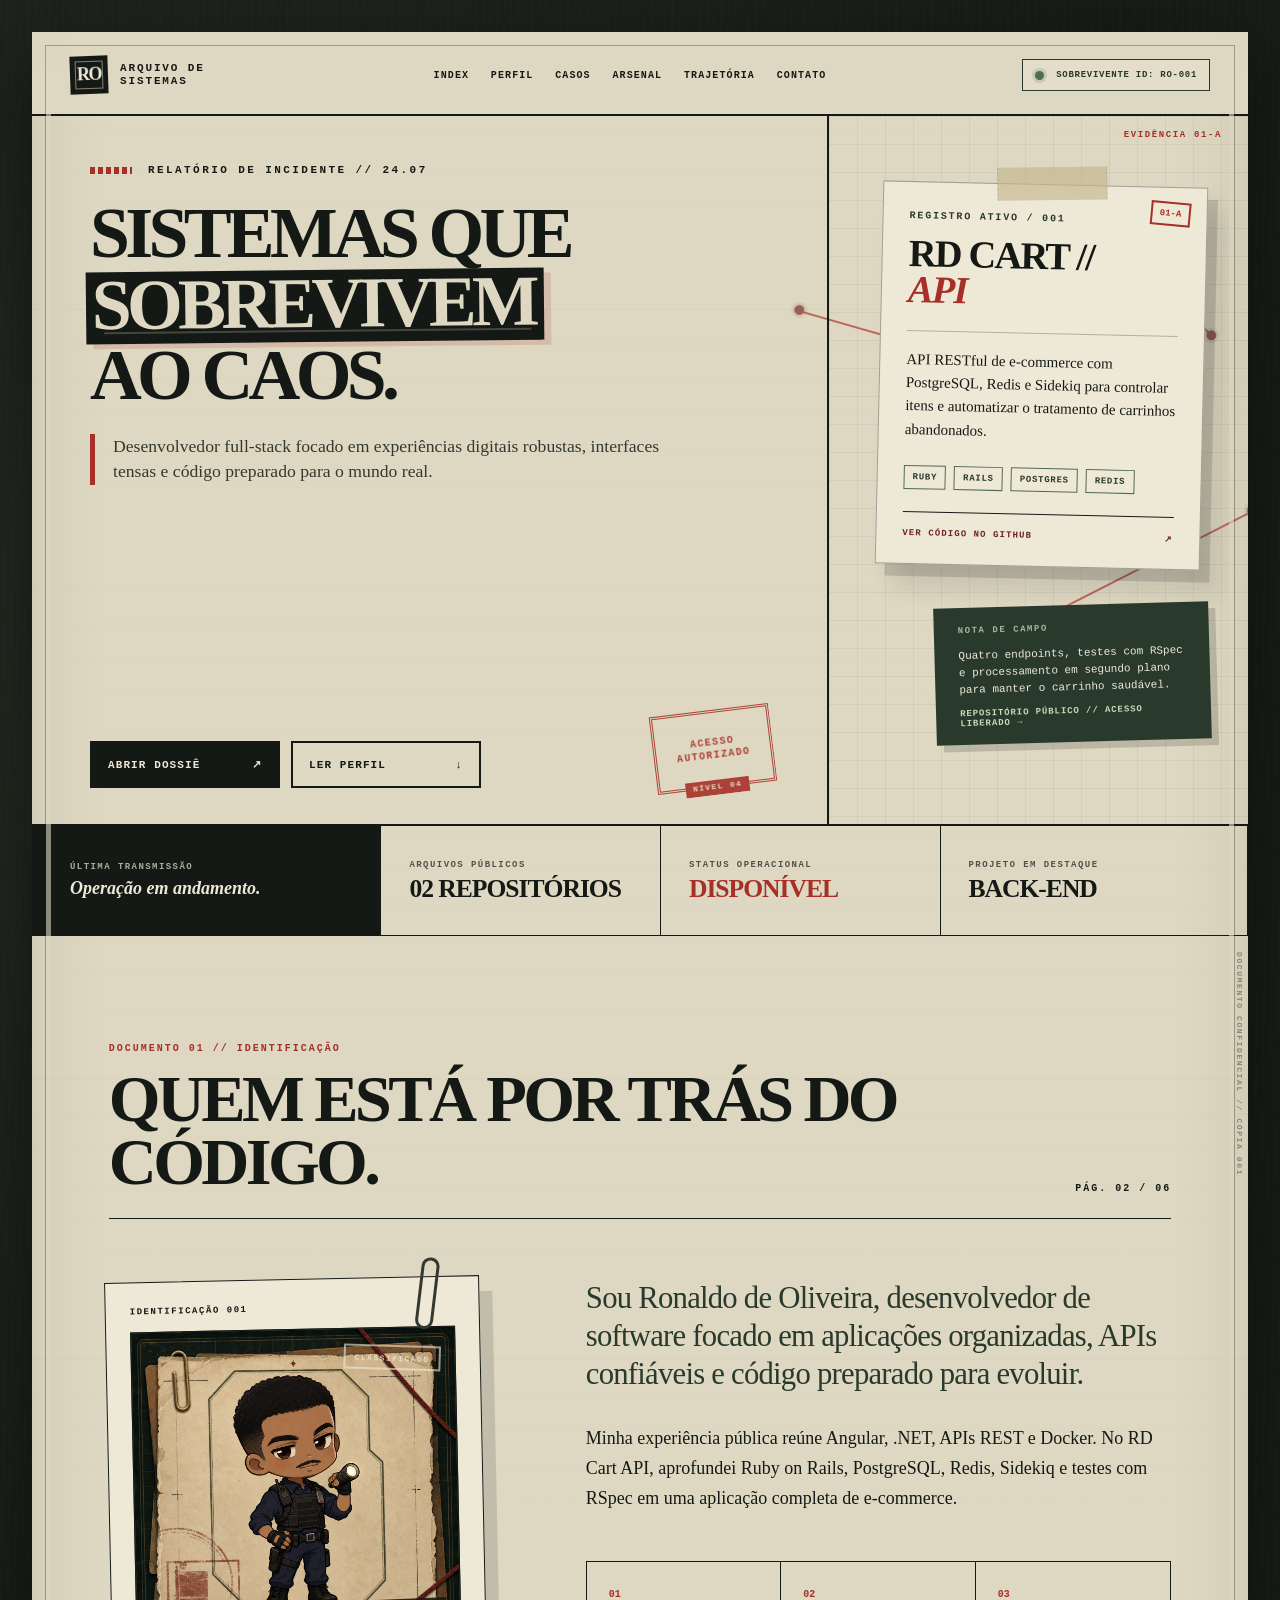
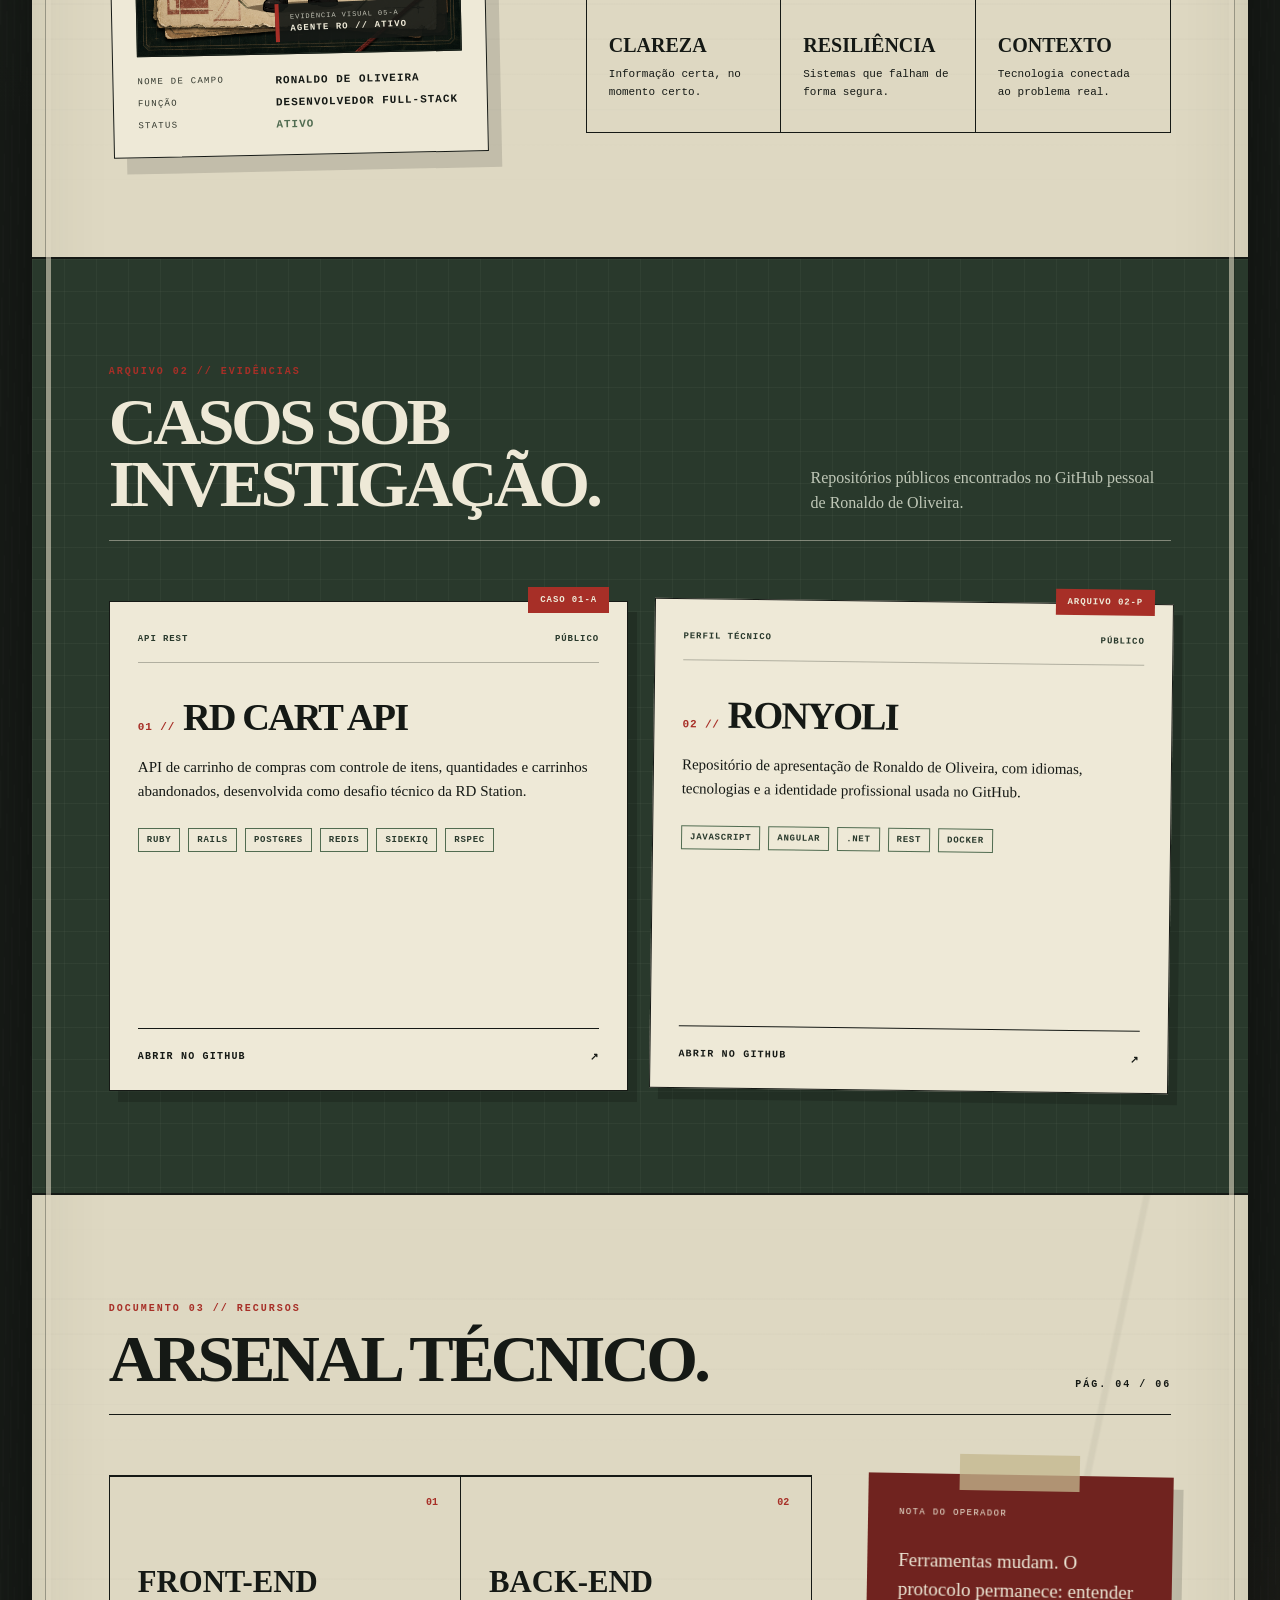
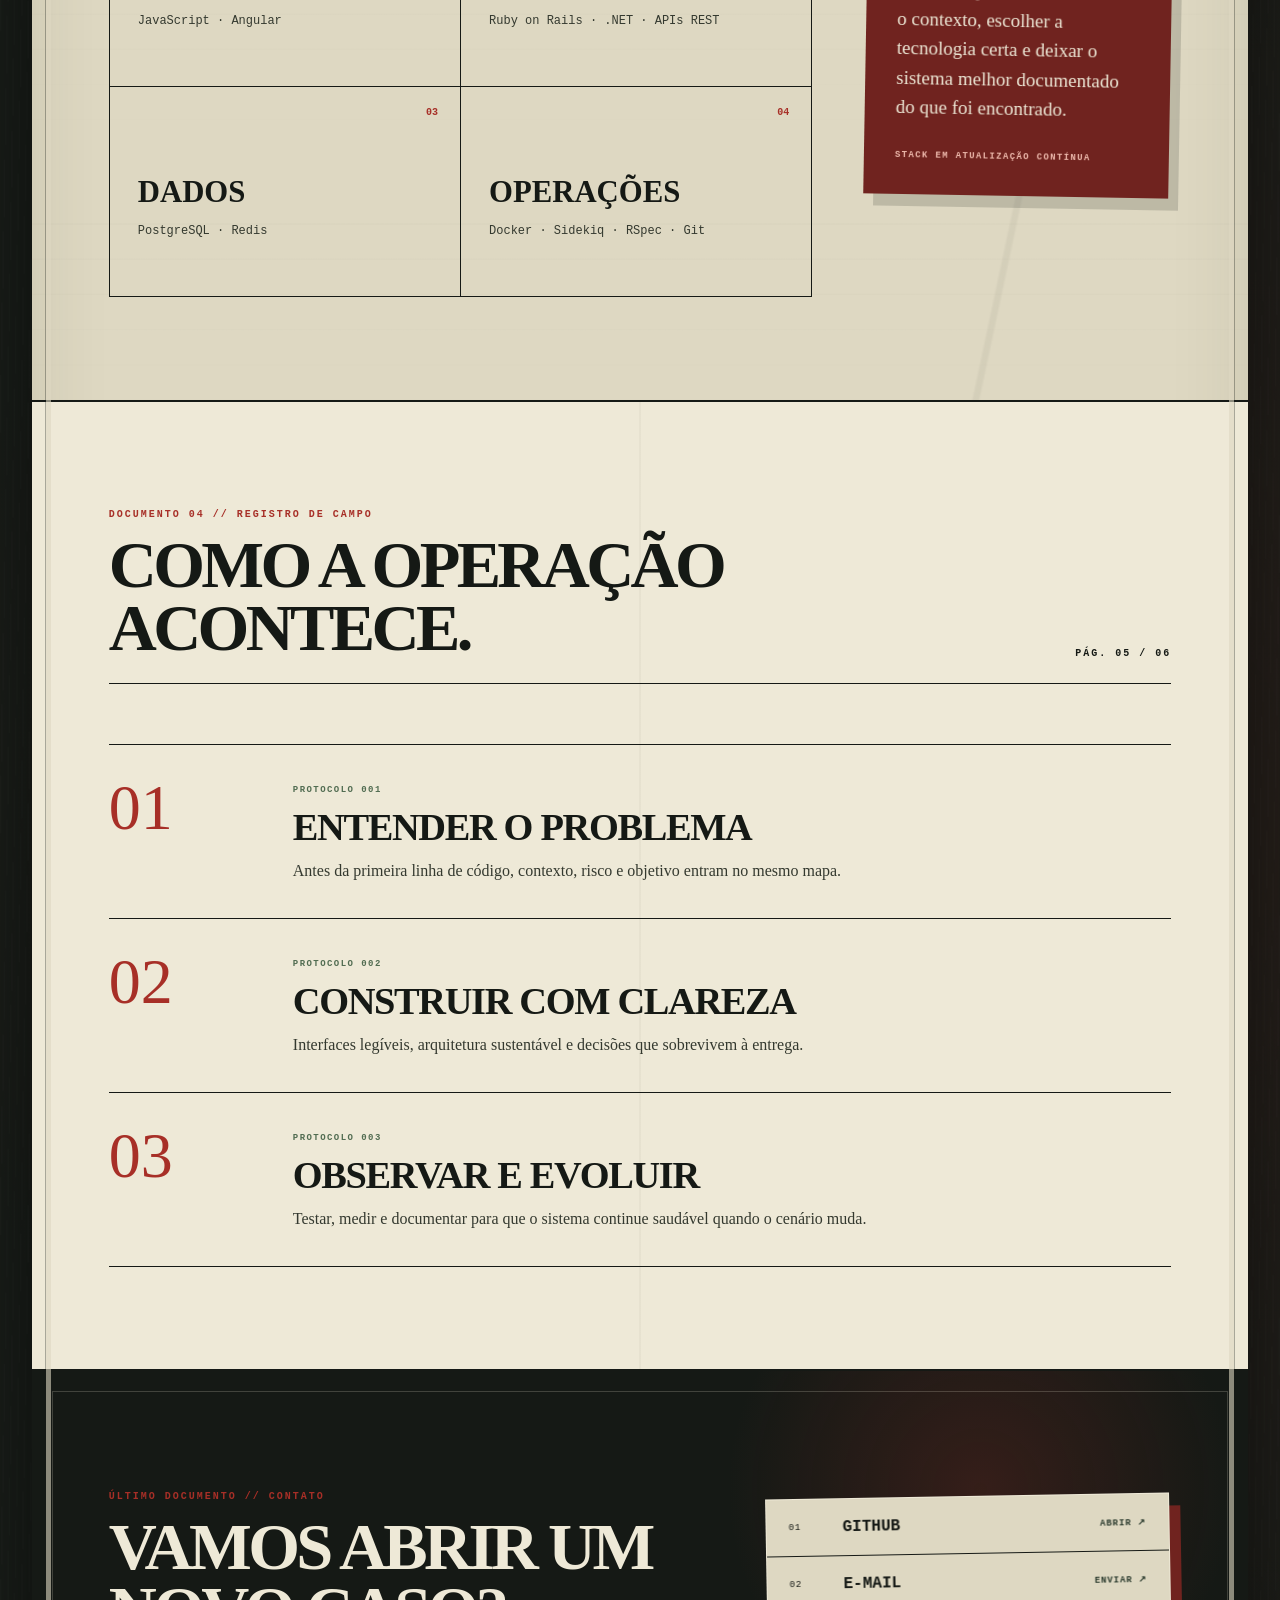
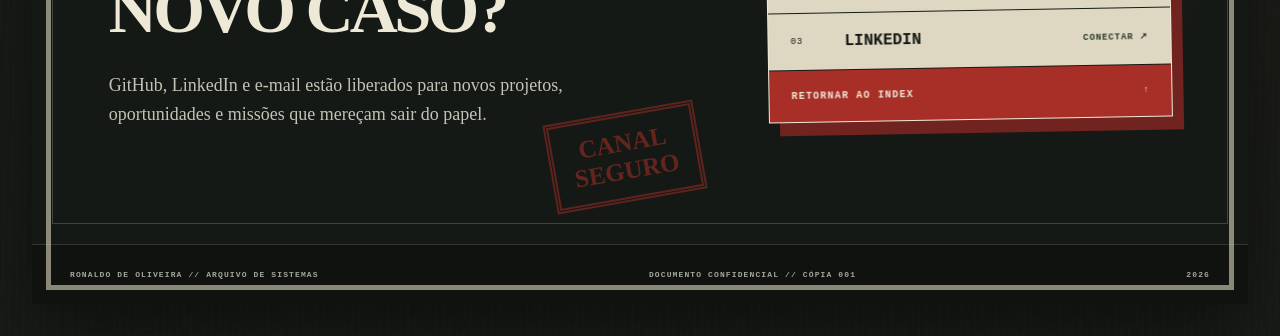
==== commit c56360d2: "Publish Agent RO and contact channels" ====
--- a/index.html
+++ b/index.html
@@ -1,2 +1,2 @@
-<!DOCTYPE html><html lang="pt-BR"><head><meta charSet="utf-8"/><meta name="viewport" content="width=device-width, initial-scale=1"/><link rel="stylesheet" href="/assets/index-Bm2n8L6R.css" data-rsc-css-href="/assets/index-Bm2n8L6R.css" data-precedence="vite-rsc/importer-resources"/><link rel="modulepreload" href="/assets/layout-segment-context-e1dAf5te.js" crossorigin=""/><link rel="modulepreload" href="/assets/rolldown-runtime-S-ySWqyJ.js" crossorigin=""/><link rel="modulepreload" href="/assets/index-BiJKnlo7.js" crossorigin=""/><link rel="modulepreload" href="/assets/framework-XU8gKkFC.js" crossorigin=""/><title>R. Oliveira — Arquivo de Sistemas</title><meta name="description" content="Portfólio full-stack em formato de arquivo investigativo: projetos, stack e trajetória profissional."/><meta property="og:title" content="R. Oliveira — Arquivo de Sistemas"/><meta property="og:description" content="Portfólio full-stack em formato de arquivo investigativo: projetos, stack e trajetória profissional."/><meta property="og:url" content="https://ronyoli.github.io/"/><meta property="og:site_name" content="Arquivo de Sistemas"/><meta property="og:type" content="website"/><meta property="og:locale" content="pt_BR"/><meta property="og:image" content="https://ronyoli.github.io/og.png"/><meta property="og:image:width" content="1536"/><meta property="og:image:height" content="1024"/><meta property="og:image:alt" content="R. Oliveira — Arquivo de Sistemas"/><meta name="twitter:card" content="summary_large_image"/><meta name="twitter:title" content="R. Oliveira — Arquivo de Sistemas"/><meta name="twitter:description" content="Portfólio full-stack em formato de arquivo investigativo: projetos, stack e trajetória profissional."/><meta name="twitter:image" content="https://ronyoli.github.io/og.png"/><link rel="canonical" href="https://ronyoli.github.io/"/><script>self.__VINEXT_RSC_PARAMS__={}</script><script>self.__VINEXT_RSC_NAV__={"pathname":"/","searchParams":[]}</script><link rel="modulepreload" href="/assets/index-BiJKnlo7.js" />
-</head><body><a class="skip-link" href="#conteudo">PULAR PARA O CONTEÚDO</a><div class="site-stage"><main class="case-file" id="inicio"><div class="registration" aria-hidden="true"><span class="reg-mark reg-one"></span><span class="reg-mark reg-two"></span></div><header class="topbar"><a class="archive-mark" href="#inicio" aria-label="Voltar ao início"><span class="archive-icon">RO</span><span>Arquivo de<br/>Sistemas</span></a><nav class="navigation" aria-label="Navegação principal"><a href="#inicio">INDEX</a><a href="#perfil">PERFIL</a><a href="#casos">CASOS</a><a href="#arsenal">ARSENAL</a><a href="#trajetoria">TRAJETÓRIA</a><a href="#contato">CONTATO</a></nav><div class="status"><span aria-hidden="true"></span>SOBREVIVENTE ID: RO-001</div></header><div id="conteudo" class="hero-board"><section class="hero" aria-labelledby="headline"><p class="case-label">Relatório de incidente // 24.07</p><h1 id="headline">SISTEMAS QUE <span class="cut">SOBREVIVEM</span> AO CAOS.</h1><p class="abstract">Desenvolvedor full-stack focado em experiências digitais robustas, interfaces tensas e código preparado para o mundo real.</p><div class="hero-lower"><div class="actions"><a class="button" href="#casos">ABRIR DOSSIÊ <span aria-hidden="true">↗</span></a><a class="button secondary" href="#perfil">LER PERFIL <span aria-hidden="true">↓</span></a></div><div class="clearance" aria-label="Acesso autorizado, nível quatro">Acesso<br/>autorizado<small>NÍVEL 04</small></div></div></section><aside class="evidence-zone" aria-label="Projeto em destaque"><span class="thread thread-one" aria-hidden="true"></span><span class="thread thread-two" aria-hidden="true"></span><span class="thread thread-three" aria-hidden="true"></span><article class="project-paper featured-paper"><p class="project-code">Registro ativo / 001</p><h2>RD CART //<span>API</span></h2><p class="project-description">API RESTful de e-commerce com PostgreSQL, Redis e Sidekiq para controlar itens e automatizar o tratamento de carrinhos abandonados.</p><ul class="project-meta" aria-label="Tecnologias do projeto"><li>RUBY</li><li>RAILS</li><li>POSTGRES</li><li>REDIS</li></ul><a class="paper-link" href="https://github.com/ronyoli/rd_cart_api" target="_blank" rel="noreferrer">VER CÓDIGO NO GITHUB <span aria-hidden="true">↗</span></a></article><div class="field-note"><p>Quatro endpoints, testes com RSpec e processamento em segundo plano para manter o carrinho saudável.</p><strong>REPOSITÓRIO PÚBLICO // ACESSO LIBERADO →</strong></div></aside></div><div class="metrics" aria-label="Resumo profissional"><div class="footer-signal"><span>Última transmissão</span><strong>Operação em andamento.</strong></div><div class="metric"><small>Arquivos públicos</small><strong>02 REPOSITÓRIOS</strong></div><div class="metric red-metric"><small>Status operacional</small><strong>DISPONÍVEL</strong></div><div class="metric"><small>Projeto em destaque</small><strong>BACK-END</strong></div></div><section class="document-section profile-section" id="perfil"><header class="section-heading"><div><span class="eyebrow">DOCUMENTO 01 // IDENTIFICAÇÃO</span><h2>QUEM ESTÁ POR TRÁS DO CÓDIGO.</h2></div><span class="page-code">PÁG. 02 / 06</span></header><div class="profile-grid"><div class="identity-card" aria-label="Identificação de R. Oliveira"><div class="portrait-placeholder" aria-hidden="true"><span>RO</span><i></i></div><div class="identity-data"><span>NOME DE CAMPO</span><strong>RONALDO DE OLIVEIRA</strong><span>FUNÇÃO</span><strong>DESENVOLVEDOR FULL-STACK</strong><span>STATUS</span><strong class="green-type">ATIVO</strong></div><div class="paperclip" aria-hidden="true"></div></div><div class="profile-copy"><p class="lead-copy">Sou Ronaldo de Oliveira, desenvolvedor de software focado em aplicações organizadas, APIs confiáveis e código preparado para evoluir.</p><p>Minha experiência pública reúne Angular, .NET, APIs REST e Docker. No RD Cart API, aprofundei Ruby on Rails, PostgreSQL, Redis, Sidekiq e testes com RSpec em uma aplicação completa de e-commerce.</p><div class="principles" aria-label="Princípios de trabalho"><article><span>01</span><h3>CLAREZA</h3><p>Informação certa, no momento certo.</p></article><article><span>02</span><h3>RESILIÊNCIA</h3><p>Sistemas que falham de forma segura.</p></article><article><span>03</span><h3>CONTEXTO</h3><p>Tecnologia conectada ao problema real.</p></article></div></div></div></section><section class="document-section cases-section" id="casos"><header class="section-heading inverse-heading"><div><span class="eyebrow">ARQUIVO 02 // EVIDÊNCIAS</span><h2>CASOS SOB INVESTIGAÇÃO.</h2></div><p>Repositórios públicos encontrados no GitHub pessoal de Ronaldo de Oliveira.</p></header><div class="case-grid"><article class="case-card"><span class="case-tab">CASO 01-A</span><div class="case-card-head"><span>API REST</span><span>PÚBLICO</span></div><h3><span>0<!-- -->1<!-- --> <!-- -->//</span> <!-- -->RD CART API</h3><p>API de carrinho de compras com controle de itens, quantidades e carrinhos abandonados, desenvolvida como desafio técnico da RD Station.</p><ul class="project-meta" aria-label="Tecnologias do RD CART API"><li>RUBY</li><li>RAILS</li><li>POSTGRES</li><li>REDIS</li><li>SIDEKIQ</li><li>RSPEC</li></ul><a href="https://github.com/ronyoli/rd_cart_api" target="_blank" rel="noreferrer">ABRIR NO GITHUB <span aria-hidden="true">↗</span></a></article><article class="case-card"><span class="case-tab">ARQUIVO 02-P</span><div class="case-card-head"><span>PERFIL TÉCNICO</span><span>PÚBLICO</span></div><h3><span>0<!-- -->2<!-- --> <!-- -->//</span> <!-- -->RONYOLI</h3><p>Repositório de apresentação de Ronaldo de Oliveira, com idiomas, tecnologias e a identidade profissional usada no GitHub.</p><ul class="project-meta" aria-label="Tecnologias do RONYOLI"><li>JAVASCRIPT</li><li>ANGULAR</li><li>.NET</li><li>REST</li><li>DOCKER</li></ul><a href="https://github.com/ronyoli/Ronyoli" target="_blank" rel="noreferrer">ABRIR NO GITHUB <span aria-hidden="true">↗</span></a></article></div></section><section class="document-section arsenal-section" id="arsenal"><header class="section-heading"><div><span class="eyebrow">DOCUMENTO 03 // RECURSOS</span><h2>ARSENAL TÉCNICO.</h2></div><span class="page-code">PÁG. 04 / 06</span></header><div class="arsenal-layout"><div class="arsenal-grid"><article><span>01</span><h3>FRONT-END</h3><p>JavaScript · Angular</p></article><article><span>02</span><h3>BACK-END</h3><p>Ruby on Rails · .NET · APIs REST</p></article><article><span>03</span><h3>DADOS</h3><p>PostgreSQL · Redis</p></article><article><span>04</span><h3>OPERAÇÕES</h3><p>Docker · Sidekiq · RSpec · Git</p></article></div><aside class="protocol-note"><span>NOTA DO OPERADOR</span><p>Ferramentas mudam. O protocolo permanece: entender o contexto, escolher a tecnologia certa e deixar o sistema melhor documentado do que foi encontrado.</p><strong>STACK EM ATUALIZAÇÃO CONTÍNUA</strong></aside></div></section><section class="document-section trajectory-section" id="trajetoria"><header class="section-heading"><div><span class="eyebrow">DOCUMENTO 04 // REGISTRO DE CAMPO</span><h2>COMO A OPERAÇÃO ACONTECE.</h2></div><span class="page-code">PÁG. 05 / 06</span></header><ol class="field-log"><li><span class="log-index">0<!-- -->1</span><div><small>PROTOCOLO 001</small><h3>ENTENDER O PROBLEMA</h3><p>Antes da primeira linha de código, contexto, risco e objetivo entram no mesmo mapa.</p></div></li><li><span class="log-index">0<!-- -->2</span><div><small>PROTOCOLO 002</small><h3>CONSTRUIR COM CLAREZA</h3><p>Interfaces legíveis, arquitetura sustentável e decisões que sobrevivem à entrega.</p></div></li><li><span class="log-index">0<!-- -->3</span><div><small>PROTOCOLO 003</small><h3>OBSERVAR E EVOLUIR</h3><p>Testar, medir e documentar para que o sistema continue saudável quando o cenário muda.</p></div></li></ol></section><section class="contact-section" id="contato"><div class="contact-stamp" aria-hidden="true">CANAL<br/>SEGURO</div><div class="contact-copy"><span class="eyebrow">ÚLTIMO DOCUMENTO // CONTATO</span><h2>VAMOS ABRIR UM NOVO CASO?</h2><p>O GitHub pessoal já está conectado ao arquivo. E-mail e LinkedIn podem ser ativados assim que os endereços forem informados.</p></div><div class="contact-dossier" aria-label="Canais a conectar"><div><span>01</span><strong>GITHUB</strong><a href="https://github.com/ronyoli" target="_blank" rel="noreferrer">ABRIR ↗</a></div><div><span>02</span><strong>E-MAIL</strong><em>PENDENTE</em></div><div><span>03</span><strong>LINKEDIN</strong><em>PENDENTE</em></div><a href="#inicio">RETORNAR AO INDEX <span aria-hidden="true">↑</span></a></div></section><footer class="final-footer"><span>RONALDO DE OLIVEIRA // ARQUIVO DE SISTEMAS</span><span>DOCUMENTO CONFIDENCIAL // CÓPIA 001</span><span>2026</span></footer><div class="side-index" aria-hidden="true">DOCUMENTO CONFIDENCIAL // CÓPIA 001</div></main></div><script id="_R_">import("/assets/index-BiJKnlo7.js")</script></body></html><script>self.__VINEXT_RSC_CHUNKS__=self.__VINEXT_RSC_CHUNKS__||[];self.__VINEXT_RSC_CHUNKS__.push("2:I[\"1e6222746775\",[],\"Children\",1]\n3:I[\"ee6cb3d92c61\",[],\"LayoutSegmentProvider\",1]\n4:I[\"1e6222746775\",[],\"Slot\",1]\n5:I[\"8f7ba5393f33\",[],\"RedirectBoundary\",1]\n:HL[\"/assets/index-Bm2n8L6R.css\",\"style\"]\n")</script><script>self.__VINEXT_RSC_CHUNKS__=self.__VINEXT_RSC_CHUNKS__||[];self.__VINEXT_RSC_CHUNKS__.push("0:{\"__route\":\"route:/\",\"__interceptionContext\":null,\"__layoutIds\":[\"layout:/\"],\"__rootLayout\":\"/\",\"page:/\":\"$L1\",\"layout:/\":[[[[\"$\",\"link\",\"css:/assets/index-Bm2n8L6R.css\",{\"rel\":\"stylesheet\",\"precedence\":\"vite-rsc/importer-resources\",\"href\":\"/assets/index-Bm2n8L6R.css\",\"data-rsc-css-href\":\"/assets/index-Bm2n8L6R.css\"}],\"$undefined\"],[\"$\",\"html\",null,{\"lang\":\"pt-BR\",\"children\":[\"$\",\"body\",null,{\"children\":[\"$\",\"$L2\",null,{}]}]}]],null],\"route:/\":[[[\"$\",\"meta\",null,{\"charSet\":\"utf-8\"}],[[\"$\",\"title\",\"0\",{\"children\":\"R. Oliveira — Arquivo de Sistemas\"}],[\"$\",\"meta\",\"1\",{\"name\":\"description\",\"content\":\"Portfólio full-stack em formato de arquivo investigativo: projetos, stack e trajetória profissional.\"}],[\"$\",\"meta\",\"2\",{\"property\":\"og:title\",\"content\":\"R. Oliveira — Arquivo de Sistemas\"}],[\"$\",\"meta\",\"3\",{\"property\":\"og:description\",\"content\":\"Portfólio full-stack em formato de arquivo investigativo: projetos, stack e trajetória profissional.\"}],[\"$\",\"meta\",\"4\",{\"property\":\"og:url\",\"content\":\"https://ronyoli.github.io/\"}],[\"$\",\"meta\",\"5\",{\"property\":\"og:site_name\",\"content\":\"Arquivo de Sistemas\"}],[\"$\",\"meta\",\"6\",{\"property\":\"og:type\",\"content\":\"website\"}],[\"$\",\"meta\",\"7\",{\"property\":\"og:locale\",\"content\":\"pt_BR\"}],[\"$\",\"meta\",\"8\",{\"property\":\"og:image\",\"content\":\"https://ronyoli.github.io/og.png\"}],[\"$\",\"meta\",\"9\",{\"property\":\"og:image:width\",\"content\":\"1536\"}],[\"$\",\"meta\",\"10\",{\"property\":\"og:image:height\",\"content\":\"1024\"}],[\"$\",\"meta\",\"11\",{\"property\":\"og:image:alt\",\"content\":\"R. Oliveira — Arquivo de Sistemas\"}],[\"$\",\"meta\",\"12\",{\"name\":\"twitter:card\",\"content\":\"summary_large_image\"}],[\"$\",\"meta\",\"13\",{\"name\":\"twitter:title\",\"content\":\"R. Oliveira — Arquivo de Sistemas\"}],[\"$\",\"meta\",\"14\",{\"name\":\"twitter:description\",\"content\":\"Portfólio full-stack em formato de arquivo investigativo: projetos, stack e trajetória profissional.\"}],[\"$\",\"meta\",\"15\",{\"name\":\"twitter:image\",\"content\":\"https://ronyoli.github.io/og.png\"}],[\"$\",\"link\",\"16\",{\"rel\":\"canonical\",\"href\":\"https://ronyoli.github.io/\"}]],[[\"$\",\"meta\",\"0\",{\"name\":\"viewport\",\"content\":\"width=device-width, initial-scale=1\"}]]],[\"$\",\"$L3\",null,{\"segmentMap\":{\"children\":[]},\"children\":[\"$\",\"$L4\",null,{\"id\":\"layout:/\",\"parallelSlots\":\"$undefined\",\"children\":[\"$\",\"$L5\",null,{\"children\":[\"$\",\"$L3\",null,{\"segmentMap\":{\"children\":[]},\"children\":[\"$\",\"$L4\",null,{\"id\":\"page:/\"}]}]}]}]}]],\"__layoutFlags\":{\"layout:/\":\"s\"},\"__artifactCompatibility\":{\"schemaVersion\":1,\"graphVersion\":\"app-route-graph:4uhn5s1wvoptc\",\"deploymentVersion\":\"562eb490-47fb-4771-a59e-9c4b362142c2\",\"appElementsSchemaVersion\":1,\"rscPayloadSchemaVersion\":1,\"rootBoundaryId\":\"/\",\"renderEpoch\":null}}\n")</script><script>self.__VINEXT_RSC_CHUNKS__=self.__VINEXT_RSC_CHUNKS__||[];self.__VINEXT_RSC_CHUNKS__.push("1:[[\"$\",\"a\",null,{\"className\":\"skip-link\",\"href\":\"#conteudo\",\"children\":\"PULAR PARA O CONTEÚDO\"}],[\"$\",\"div\",null,{\"className\":\"site-stage\",\"children\":[\"$\",\"main\",null,{\"className\":\"case-file\",\"id\":\"inicio\",\"children\":[[\"$\",\"div\",null,{\"className\":\"registration\",\"aria-hidden\":\"true\",\"children\":[[\"$\",\"span\",null,{\"className\":\"reg-mark reg-one\"}],[\"$\",\"span\",null,{\"className\":\"reg-mark reg-two\"}]]}],[\"$\",\"header\",null,{\"className\":\"topbar\",\"children\":[[\"$\",\"a\",null,{\"className\":\"archive-mark\",\"href\":\"#inicio\",\"aria-label\":\"Voltar ao início\",\"children\":[[\"$\",\"span\",null,{\"className\":\"archive-icon\",\"children\":\"RO\"}],[\"$\",\"span\",null,{\"children\":[\"Arquivo de\",[\"$\",\"br\",null,{}],\"Sistemas\"]}]]}],[\"$\",\"nav\",null,{\"className\":\"navigation\",\"aria-label\":\"Navegação principal\",\"children\":[[\"$\",\"a\",null,{\"href\":\"#inicio\",\"children\":\"INDEX\"}],[\"$\",\"a\",null,{\"href\":\"#perfil\",\"children\":\"PERFIL\"}],[\"$\",\"a\",null,{\"href\":\"#casos\",\"children\":\"CASOS\"}],[\"$\",\"a\",null,{\"href\":\"#arsenal\",\"children\":\"ARSENAL\"}],[\"$\",\"a\",null,{\"href\":\"#trajetoria\",\"children\":\"TRAJETÓRIA\"}],[\"$\",\"a\",null,{\"href\":\"#contato\",\"children\":\"CONTATO\"}]]}],[\"$\",\"div\",null,{\"className\":\"status\",\"children\":[[\"$\",\"span\",null,{\"aria-hidden\":\"true\"}],\"SOBREVIVENTE ID: RO-001\"]}]]}],[\"$\",\"div\",null,{\"id\":\"conteudo\",\"className\":\"hero-board\",\"children\":[[\"$\",\"section\",null,{\"className\":\"hero\",\"aria-labelledby\":\"headline\",\"children\":[[\"$\",\"p\",null,{\"className\":\"case-label\",\"children\":\"Relatório de incidente // 24.07\"}],[\"$\",\"h1\",null,{\"id\":\"headline\",\"children\":[\"SISTEMAS QUE \",[\"$\",\"span\",null,{\"className\":\"cut\",\"children\":\"SOBREVIVEM\"}],\" AO CAOS.\"]}],[\"$\",\"p\",null,{\"className\":\"abstract\",\"children\":\"Desenvolvedor full-stack focado em experiências digitais robustas, interfaces tensas e código preparado para o mundo real.\"}],[\"$\",\"div\",null,{\"className\":\"hero-lower\",\"children\":[[\"$\",\"div\",null,{\"className\":\"actions\",\"children\":[[\"$\",\"a\",null,{\"className\":\"button\",\"href\":\"#casos\",\"children\":[\"ABRIR DOSSIÊ \",[\"$\",\"span\",null,{\"aria-hidden\":\"true\",\"children\":\"↗\"}]]}],[\"$\",\"a\",null,{\"className\":\"button secondary\",\"href\":\"#perfil\",\"children\":[\"LER PERFIL \",[\"$\",\"span\",null,{\"aria-hidden\":\"true\",\"children\":\"↓\"}]]}]]}],[\"$\",\"div\",null,{\"className\":\"clearance\",\"aria-label\":\"Acesso autorizado, nível quatro\",\"children\":[\"Acesso\",[\"$\",\"br\",null,{}],\"autorizado\",[\"$\",\"small\",null,{\"children\":\"NÍVEL 04\"}]]}]]}]]}],[\"$\",\"aside\",null,{\"className\":\"evidence-zone\",\"aria-label\":\"Projeto em destaque\",\"children\":[[\"$\",\"span\",null,{\"className\":\"thread thread-one\",\"aria-hidden\":\"true\"}],[\"$\",\"span\",null,{\"className\":\"thread thread-two\",\"aria-hidden\":\"true\"}],[\"$\",\"span\",null,{\"className\":\"thread thread-three\",\"aria-hidden\":\"true\"}],[\"$\",\"article\",null,{\"className\":\"project-paper featured-paper\",\"children\":[[\"$\",\"p\",null,{\"className\":\"project-code\",\"children\":\"Registro ativo / 001\"}],[\"$\",\"h2\",null,{\"children\":[\"RD CART //\",[\"$\",\"span\",null,{\"children\":\"API\"}]]}],[\"$\",\"p\",null,{\"className\":\"project-description\",\"children\":\"API RESTful de e-commerce com PostgreSQL, Redis e Sidekiq para controlar itens e automatizar o tratamento de carrinhos abandonados.\"}],[\"$\",\"ul\",null,{\"className\":\"project-meta\",\"aria-label\":\"Tecnologias do projeto\",\"children\":[[\"$\",\"li\",null,{\"children\":\"RUBY\"}],[\"$\",\"li\",null,{\"children\":\"RAILS\"}],[\"$\",\"li\",null,{\"children\":\"POSTGRES\"}],[\"$\",\"li\",null,{\"children\":\"REDIS\"}]]}],[\"$\",\"a\",null,{\"className\":\"paper-link\",\"href\":\"https://github.com/ronyoli/rd_cart_api\",\"target\":\"_blank\",\"rel\":\"noreferrer\",\"children\":[\"VER CÓDIGO NO GITHUB \",[\"$\",\"span\",null,{\"aria-hidden\":\"true\",\"children\":\"↗\"}]]}]]}],[\"$\",\"div\",null,{\"className\":\"field-note\",\"children\":[[\"$\",\"p\",null,{\"children\":\"Quatro endpoints, testes com RSpec e processamento em segundo plano para manter o carrinho saudável.\"}],[\"$\",\"strong\",null,{\"children\":\"REPOSITÓRIO PÚBLICO // ACESSO LIBERADO →\"}]]}]]}]]}],[\"$\",\"div\",null,{\"className\":\"metrics\",\"aria-label\":\"Resumo profissional\",\"children\":[[\"$\",\"div\",null,{\"className\":\"footer-signal\",\"children\":[[\"$\",\"span\",null,{\"children\":\"Última transmissão\"}],[\"$\",\"strong\",null,{\"children\":\"Operação em andamento.\"}]]}],[\"$\",\"div\",null,{\"className\":\"metric\",\"children\":[[\"$\",\"small\",null,{\"children\":\"Arquivos públicos\"}],[\"$\",\"strong\",null,{\"children\":\"02 REPOSITÓRIOS\"}]]}],[\"$\",\"div\",null,{\"className\":\"metric red-metric\",\"children\":[[\"$\",\"small\",null,{\"children\":\"Status operacional\"}],[\"$\",\"strong\",null,{\"children\":\"DISPONÍVEL\"}]]}],[\"$\",\"div\",null,{\"className\":\"metric\",\"children\":[[\"$\",\"small\",null,{\"children\":\"Projeto em destaque\"}],[\"$\",\"strong\",null,{\"children\":\"BACK-END\"}]]}]]}],[\"$\",\"section\",null,{\"className\":\"document-section profile-section\",\"id\":\"perfil\",\"children\":[[\"$\",\"header\",null,{\"className\":\"section-heading\",\"children\":[\"$L6\",\"$L7\"]}],\"$L8\"]}],\"$L9\",\"$La\",\"$Lb\",\"$Lc\",\"$Ld\",\"$Le\"]}]}]]\n")</script><script>self.__VINEXT_RSC_CHUNKS__=self.__VINEXT_RSC_CHUNKS__||[];self.__VINEXT_RSC_CHUNKS__.push("6:[\"$\",\"div\",null,{\"children\":[[\"$\",\"span\",null,{\"className\":\"eyebrow\",\"children\":\"DOCUMENTO 01 // IDENTIFICAÇÃO\"}],[\"$\",\"h2\",null,{\"children\":\"QUEM ESTÁ POR TRÁS DO CÓDIGO.\"}]]}]\n7:[\"$\",\"span\",null,{\"className\":\"page-code\",\"children\":\"PÁG. 02 / 06\"}]\n")</script><script>self.__VINEXT_RSC_CHUNKS__=self.__VINEXT_RSC_CHUNKS__||[];self.__VINEXT_RSC_CHUNKS__.push("8:[\"$\",\"div\",null,{\"className\":\"profile-grid\",\"children\":[[\"$\",\"div\",null,{\"className\":\"identity-card\",\"aria-label\":\"Identificação de R. Oliveira\",\"children\":[[\"$\",\"div\",null,{\"className\":\"portrait-placeholder\",\"aria-hidden\":\"true\",\"children\":[[\"$\",\"span\",null,{\"children\":\"RO\"}],[\"$\",\"i\",null,{}]]}],[\"$\",\"div\",null,{\"className\":\"identity-data\",\"children\":[[\"$\",\"span\",null,{\"children\":\"NOME DE CAMPO\"}],[\"$\",\"strong\",null,{\"children\":\"RONALDO DE OLIVEIRA\"}],[\"$\",\"span\",null,{\"children\":\"FUNÇÃO\"}],[\"$\",\"strong\",null,{\"children\":\"DESENVOLVEDOR FULL-STACK\"}],[\"$\",\"span\",null,{\"children\":\"STATUS\"}],[\"$\",\"strong\",null,{\"className\":\"green-type\",\"children\":\"ATIVO\"}]]}],[\"$\",\"div\",null,{\"className\":\"paperclip\",\"aria-hidden\":\"true\"}]]}],[\"$\",\"div\",null,{\"className\":\"profile-copy\",\"children\":[[\"$\",\"p\",null,{\"className\":\"lead-copy\",\"children\":\"Sou Ronaldo de Oliveira, desenvolvedor de software focado em aplicações organizadas, APIs confiáveis e código preparado para evoluir.\"}],[\"$\",\"p\",null,{\"children\":\"Minha experiência pública reúne Angular, .NET, APIs REST e Docker. No RD Cart API, aprofundei Ruby on Rails, PostgreSQL, Redis, Sidekiq e testes com RSpec em uma aplicação completa de e-commerce.\"}],[\"$\",\"div\",null,{\"className\":\"principles\",\"aria-label\":\"Princípios de trabalho\",\"children\":[[\"$\",\"article\",null,{\"children\":[[\"$\",\"span\",null,{\"children\":\"01\"}],[\"$\",\"h3\",null,{\"children\":\"CLAREZA\"}],[\"$\",\"p\",null,{\"children\":\"Informação certa, no momento certo.\"}]]}],[\"$\",\"article\",null,{\"children\":[[\"$\",\"span\",null,{\"children\":\"02\"}],[\"$\",\"h3\",null,{\"children\":\"RESILIÊNCIA\"}],[\"$\",\"p\",null,{\"children\":\"Sistemas que falham de forma segura.\"}]]}],[\"$\",\"article\",null,{\"children\":[[\"$\",\"span\",null,{\"children\":\"03\"}],[\"$\",\"h3\",null,{\"children\":\"CONTEXTO\"}],[\"$\",\"p\",null,{\"children\":\"Tecnologia conectada ao problema real.\"}]]}]]}]]}]]}]\n")</script><script>self.__VINEXT_RSC_CHUNKS__=self.__VINEXT_RSC_CHUNKS__||[];self.__VINEXT_RSC_CHUNKS__.push("9:[\"$\",\"section\",null,{\"className\":\"document-section cases-section\",\"id\":\"casos\",\"children\":[[\"$\",\"header\",null,{\"className\":\"section-heading inverse-heading\",\"children\":[[\"$\",\"div\",null,{\"children\":[[\"$\",\"span\",null,{\"className\":\"eyebrow\",\"children\":\"ARQUIVO 02 // EVIDÊNCIAS\"}],[\"$\",\"h2\",null,{\"children\":\"CASOS SOB INVESTIGAÇÃO.\"}]]}],[\"$\",\"p\",null,{\"children\":\"Repositórios públicos encontrados no GitHub pessoal de Ronaldo de Oliveira.\"}]]}],[\"$\",\"div\",null,{\"className\":\"case-grid\",\"children\":[[\"$\",\"article\",\"CASO 01-A\",{\"className\":\"case-card\",\"children\":[[\"$\",\"span\",null,{\"className\":\"case-tab\",\"children\":\"CASO 01-A\"}],[\"$\",\"div\",null,{\"className\":\"case-card-head\",\"children\":[[\"$\",\"span\",null,{\"children\":\"API REST\"}],[\"$\",\"span\",null,{\"children\":\"PÚBLICO\"}]]}],[\"$\",\"h3\",null,{\"children\":[[\"$\",\"span\",null,{\"children\":[\"0\",1,\" \",\"//\"]}],\" \",\"RD CART API\"]}],[\"$\",\"p\",null,{\"children\":\"API de carrinho de compras com controle de itens, quantidades e carrinhos abandonados, desenvolvida como desafio técnico da RD Station.\"}],[\"$\",\"ul\",null,{\"className\":\"project-meta\",\"aria-label\":\"Tecnologias do RD CART API\",\"children\":[[\"$\",\"li\",\"RUBY\",{\"children\":\"RUBY\"}],[\"$\",\"li\",\"RAILS\",{\"children\":\"RAILS\"}],[\"$\",\"li\",\"POSTGRES\",{\"children\":\"POSTGRES\"}],[\"$\",\"li\",\"REDIS\",{\"children\":\"REDIS\"}],[\"$\",\"li\",\"SIDEKIQ\",{\"children\":\"SIDEKIQ\"}],[\"$\",\"li\",\"RSPEC\",{\"children\":\"RSPEC\"}]]}],[\"$\",\"a\",null,{\"href\":\"https://github.com/ronyoli/rd_cart_api\",\"target\":\"_blank\",\"rel\":\"noreferrer\",\"children\":[\"ABRIR NO GITHUB \",[\"$\",\"span\",null,{\"aria-hidden\":\"true\",\"children\":\"↗\"}]]}]]}],[\"$\",\"article\",\"ARQUIVO 02-P\",{\"className\":\"case-card\",\"children\":[[\"$\",\"span\",null,{\"className\":\"case-tab\",\"children\":\"ARQUIVO 02-P\"}],[\"$\",\"div\",null,{\"className\":\"case-card-head\",\"children\":[[\"$\",\"span\",null,{\"children\":\"PERFIL TÉCNICO\"}],[\"$\",\"span\",null,{\"children\":\"PÚBLICO\"}]]}],[\"$\",\"h3\",null,{\"children\":[[\"$\",\"span\",null,{\"children\":[\"0\",2,\" \",\"//\"]}],\" \",\"RONYOLI\"]}],[\"$\",\"p\",null,{\"children\":\"Repositório de apresentação de Ronaldo de Oliveira, com idiomas, tecnologias e a identidade profissional usada no GitHub.\"}],[\"$\",\"ul\",null,{\"className\":\"project-meta\",\"aria-label\":\"Tecnologias do RONYOLI\",\"children\":[[\"$\",\"li\",\"JAVASCRIPT\",{\"children\":\"JAVASCRIPT\"}],[\"$\",\"li\",\"ANGULAR\",{\"children\":\"ANGULAR\"}],[\"$\",\"li\",\".NET\",{\"children\":\".NET\"}],[\"$\",\"li\",\"REST\",{\"children\":\"REST\"}],[\"$\",\"li\",\"DOCKER\",{\"children\":\"DOCKER\"}]]}],[\"$\",\"a\",null,{\"href\":\"https://github.com/ronyoli/Ronyoli\",\"target\":\"_blank\",\"rel\":\"noreferrer\",\"children\":[\"ABRIR NO GITHUB \",[\"$\",\"span\",null,{\"aria-hidden\":\"true\",\"children\":\"↗\"}]]}]]}]]}]]}]\n")</script><script>self.__VINEXT_RSC_CHUNKS__=self.__VINEXT_RSC_CHUNKS__||[];self.__VINEXT_RSC_CHUNKS__.push("a:[\"$\",\"section\",null,{\"className\":\"document-section arsenal-section\",\"id\":\"arsenal\",\"children\":[[\"$\",\"header\",null,{\"className\":\"section-heading\",\"children\":[[\"$\",\"div\",null,{\"children\":[[\"$\",\"span\",null,{\"className\":\"eyebrow\",\"children\":\"DOCUMENTO 03 // RECURSOS\"}],[\"$\",\"h2\",null,{\"children\":\"ARSENAL TÉCNICO.\"}]]}],[\"$\",\"span\",null,{\"className\":\"page-code\",\"children\":\"PÁG. 04 / 06\"}]]}],[\"$\",\"div\",null,{\"className\":\"arsenal-layout\",\"children\":[[\"$\",\"div\",null,{\"className\":\"arsenal-grid\",\"children\":[[\"$\",\"article\",\"01\",{\"children\":[[\"$\",\"span\",null,{\"children\":\"01\"}],[\"$\",\"h3\",null,{\"children\":\"FRONT-END\"}],[\"$\",\"p\",null,{\"children\":\"JavaScript · Angular\"}]]}],[\"$\",\"article\",\"02\",{\"children\":[[\"$\",\"span\",null,{\"children\":\"02\"}],[\"$\",\"h3\",null,{\"children\":\"BACK-END\"}],[\"$\",\"p\",null,{\"children\":\"Ruby on Rails · .NET · APIs REST\"}]]}],[\"$\",\"article\",\"03\",{\"children\":[[\"$\",\"span\",null,{\"children\":\"03\"}],[\"$\",\"h3\",null,{\"children\":\"DADOS\"}],[\"$\",\"p\",null,{\"children\":\"PostgreSQL · Redis\"}]]}],[\"$\",\"article\",\"04\",{\"children\":[[\"$\",\"span\",null,{\"children\":\"04\"}],[\"$\",\"h3\",null,{\"children\":\"OPERAÇÕES\"}],[\"$\",\"p\",null,{\"children\":\"Docker · Sidekiq · RSpec · Git\"}]]}]]}],[\"$\",\"aside\",null,{\"className\":\"protocol-note\",\"children\":[[\"$\",\"span\",null,{\"children\":\"NOTA DO OPERADOR\"}],[\"$\",\"p\",null,{\"children\":\"Ferramentas mudam. O protocolo permanece: entender o contexto, escolher a tecnologia certa e deixar o sistema melhor documentado do que foi encontrado.\"}],[\"$\",\"strong\",null,{\"children\":\"STACK EM ATUALIZAÇÃO CONTÍNUA\"}]]}]]}]]}]\n")</script><script>self.__VINEXT_RSC_CHUNKS__=self.__VINEXT_RSC_CHUNKS__||[];self.__VINEXT_RSC_CHUNKS__.push("b:[\"$\",\"section\",null,{\"className\":\"document-section trajectory-section\",\"id\":\"trajetoria\",\"children\":[[\"$\",\"header\",null,{\"className\":\"section-heading\",\"children\":[[\"$\",\"div\",null,{\"children\":[[\"$\",\"span\",null,{\"className\":\"eyebrow\",\"children\":\"DOCUMENTO 04 // REGISTRO DE CAMPO\"}],[\"$\",\"h2\",null,{\"children\":\"COMO A OPERAÇÃO ACONTECE.\"}]]}],[\"$\",\"span\",null,{\"className\":\"page-code\",\"children\":\"PÁG. 05 / 06\"}]]}],[\"$\",\"ol\",null,{\"className\":\"field-log\",\"children\":[[\"$\",\"li\",\"PROTOCOLO 001\",{\"children\":[[\"$\",\"span\",null,{\"className\":\"log-index\",\"children\":[\"0\",1]}],[\"$\",\"div\",null,{\"children\":[[\"$\",\"small\",null,{\"children\":\"PROTOCOLO 001\"}],[\"$\",\"h3\",null,{\"children\":\"ENTENDER O PROBLEMA\"}],[\"$\",\"p\",null,{\"children\":\"Antes da primeira linha de código, contexto, risco e objetivo entram no mesmo mapa.\"}]]}]]}],[\"$\",\"li\",\"PROTOCOLO 002\",{\"children\":[[\"$\",\"span\",null,{\"className\":\"log-index\",\"children\":[\"0\",2]}],[\"$\",\"div\",null,{\"children\":[[\"$\",\"small\",null,{\"children\":\"PROTOCOLO 002\"}],[\"$\",\"h3\",null,{\"children\":\"CONSTRUIR COM CLAREZA\"}],[\"$\",\"p\",null,{\"children\":\"Interfaces legíveis, arquitetura sustentável e decisões que sobrevivem à entrega.\"}]]}]]}],[\"$\",\"li\",\"PROTOCOLO 003\",{\"children\":[[\"$\",\"span\",null,{\"className\":\"log-index\",\"children\":[\"0\",3]}],[\"$\",\"div\",null,{\"children\":[[\"$\",\"small\",null,{\"children\":\"PROTOCOLO 003\"}],[\"$\",\"h3\",null,{\"children\":\"OBSERVAR E EVOLUIR\"}],[\"$\",\"p\",null,{\"children\":\"Testar, medir e documentar para que o sistema continue saudável quando o cenário muda.\"}]]}]]}]]}]]}]\n")</script><script>self.__VINEXT_RSC_CHUNKS__=self.__VINEXT_RSC_CHUNKS__||[];self.__VINEXT_RSC_CHUNKS__.push("c:[\"$\",\"section\",null,{\"className\":\"contact-section\",\"id\":\"contato\",\"children\":[[\"$\",\"div\",null,{\"className\":\"contact-stamp\",\"aria-hidden\":\"true\",\"children\":[\"CANAL\",[\"$\",\"br\",null,{}],\"SEGURO\"]}],[\"$\",\"div\",null,{\"className\":\"contact-copy\",\"children\":[[\"$\",\"span\",null,{\"className\":\"eyebrow\",\"children\":\"ÚLTIMO DOCUMENTO // CONTATO\"}],[\"$\",\"h2\",null,{\"children\":\"VAMOS ABRIR UM NOVO CASO?\"}],[\"$\",\"p\",null,{\"children\":\"O GitHub pessoal já está conectado ao arquivo. E-mail e LinkedIn podem ser ativados assim que os endereços forem informados.\"}]]}],[\"$\",\"div\",null,{\"className\":\"contact-dossier\",\"aria-label\":\"Canais a conectar\",\"children\":[[\"$\",\"div\",null,{\"children\":[[\"$\",\"span\",null,{\"children\":\"01\"}],[\"$\",\"strong\",null,{\"children\":\"GITHUB\"}],[\"$\",\"a\",null,{\"href\":\"https://github.com/ronyoli\",\"target\":\"_blank\",\"rel\":\"noreferrer\",\"children\":\"ABRIR ↗\"}]]}],[\"$\",\"div\",null,{\"children\":[[\"$\",\"span\",null,{\"children\":\"02\"}],[\"$\",\"strong\",null,{\"children\":\"E-MAIL\"}],[\"$\",\"em\",null,{\"children\":\"PENDENTE\"}]]}],[\"$\",\"div\",null,{\"children\":[[\"$\",\"span\",null,{\"children\":\"03\"}],[\"$\",\"strong\",null,{\"children\":\"LINKEDIN\"}],[\"$\",\"em\",null,{\"children\":\"PENDENTE\"}]]}],[\"$\",\"a\",null,{\"href\":\"#inicio\",\"children\":[\"RETORNAR AO INDEX \",[\"$\",\"span\",null,{\"aria-hidden\":\"true\",\"children\":\"↑\"}]]}]]}]]}]\nd:[\"$\",\"footer\",null,{\"className\":\"final-footer\",\"children\":[[\"$\",\"span\",null,{\"children\":\"RONALDO DE OLIVEIRA // ARQUIVO DE SISTEMAS\"}],[\"$\",\"span\",null,{\"children\":\"DOCUMENTO CONFIDENCIAL // CÓPIA 001\"}],[\"$\",\"span\",null,{\"children\":\"2026\"}]]}]\ne:[\"$\",\"div\",null,{\"className\":\"side-index\",\"aria-hidden\":\"true\",\"children\":\"DOCUMENTO CONFIDENCIAL // CÓPIA 001\"}]\n")</script><script>self.__VINEXT_RSC_DONE__=true</script>+<!DOCTYPE html><html lang="pt-BR"><head><meta charSet="utf-8"/><meta name="viewport" content="width=device-width, initial-scale=1"/><link rel="preload" href="/agent-ro-dossier.png" as="image"/><link rel="stylesheet" href="/assets/index-C35rIzlw.css" data-rsc-css-href="/assets/index-C35rIzlw.css" data-precedence="vite-rsc/importer-resources"/><link rel="modulepreload" href="/assets/layout-segment-context-e1dAf5te.js" crossorigin=""/><link rel="modulepreload" href="/assets/rolldown-runtime-S-ySWqyJ.js" crossorigin=""/><link rel="modulepreload" href="/assets/index-BiJKnlo7.js" crossorigin=""/><link rel="modulepreload" href="/assets/framework-XU8gKkFC.js" crossorigin=""/><title>R. Oliveira — Arquivo de Sistemas</title><meta name="description" content="Portfólio full-stack em formato de arquivo investigativo: projetos, stack e trajetória profissional."/><meta property="og:title" content="R. Oliveira — Arquivo de Sistemas"/><meta property="og:description" content="Portfólio full-stack em formato de arquivo investigativo: projetos, stack e trajetória profissional."/><meta property="og:url" content="https://ronyoli.github.io/"/><meta property="og:site_name" content="Arquivo de Sistemas"/><meta property="og:type" content="website"/><meta property="og:locale" content="pt_BR"/><meta property="og:image" content="https://ronyoli.github.io/og.png"/><meta property="og:image:width" content="1536"/><meta property="og:image:height" content="1024"/><meta property="og:image:alt" content="R. Oliveira — Arquivo de Sistemas"/><meta name="twitter:card" content="summary_large_image"/><meta name="twitter:title" content="R. Oliveira — Arquivo de Sistemas"/><meta name="twitter:description" content="Portfólio full-stack em formato de arquivo investigativo: projetos, stack e trajetória profissional."/><meta name="twitter:image" content="https://ronyoli.github.io/og.png"/><link rel="canonical" href="https://ronyoli.github.io/"/><script>self.__VINEXT_RSC_PARAMS__={}</script><script>self.__VINEXT_RSC_NAV__={"pathname":"/","searchParams":[]}</script><link rel="modulepreload" href="/assets/index-BiJKnlo7.js" />
+</head><body><a class="skip-link" href="#conteudo">PULAR PARA O CONTEÚDO</a><div class="site-stage"><main class="case-file" id="inicio"><div class="registration" aria-hidden="true"><span class="reg-mark reg-one"></span><span class="reg-mark reg-two"></span></div><header class="topbar"><a class="archive-mark" href="#inicio" aria-label="Voltar ao início"><span class="archive-icon">RO</span><span>Arquivo de<br/>Sistemas</span></a><nav class="navigation" aria-label="Navegação principal"><a href="#inicio">INDEX</a><a href="#perfil">PERFIL</a><a href="#casos">CASOS</a><a href="#arsenal">ARSENAL</a><a href="#trajetoria">TRAJETÓRIA</a><a href="#contato">CONTATO</a></nav><div class="status"><span aria-hidden="true"></span>SOBREVIVENTE ID: RO-001</div></header><div id="conteudo" class="hero-board"><section class="hero" aria-labelledby="headline"><p class="case-label">Relatório de incidente // 24.07</p><h1 id="headline">SISTEMAS QUE <span class="cut">SOBREVIVEM</span> AO CAOS.</h1><p class="abstract">Desenvolvedor full-stack focado em experiências digitais robustas, interfaces tensas e código preparado para o mundo real.</p><div class="hero-lower"><div class="actions"><a class="button" href="#casos">ABRIR DOSSIÊ <span aria-hidden="true">↗</span></a><a class="button secondary" href="#perfil">LER PERFIL <span aria-hidden="true">↓</span></a></div><div class="clearance" aria-label="Acesso autorizado, nível quatro">Acesso<br/>autorizado<small>NÍVEL 04</small></div></div></section><aside class="evidence-zone" aria-label="Projeto em destaque"><span class="thread thread-one" aria-hidden="true"></span><span class="thread thread-two" aria-hidden="true"></span><span class="thread thread-three" aria-hidden="true"></span><article class="project-paper featured-paper"><p class="project-code">Registro ativo / 001</p><h2>RD CART //<span>API</span></h2><p class="project-description">API RESTful de e-commerce com PostgreSQL, Redis e Sidekiq para controlar itens e automatizar o tratamento de carrinhos abandonados.</p><ul class="project-meta" aria-label="Tecnologias do projeto"><li>RUBY</li><li>RAILS</li><li>POSTGRES</li><li>REDIS</li></ul><a class="paper-link" href="https://github.com/ronyoli/rd_cart_api" target="_blank" rel="noreferrer">VER CÓDIGO NO GITHUB <span aria-hidden="true">↗</span></a></article><div class="field-note"><p>Quatro endpoints, testes com RSpec e processamento em segundo plano para manter o carrinho saudável.</p><strong>REPOSITÓRIO PÚBLICO // ACESSO LIBERADO →</strong></div></aside></div><div class="metrics" aria-label="Resumo profissional"><div class="footer-signal"><span>Última transmissão</span><strong>Operação em andamento.</strong></div><div class="metric"><small>Arquivos públicos</small><strong>02 REPOSITÓRIOS</strong></div><div class="metric red-metric"><small>Status operacional</small><strong>DISPONÍVEL</strong></div><div class="metric"><small>Projeto em destaque</small><strong>BACK-END</strong></div></div><section class="document-section profile-section" id="perfil"><header class="section-heading"><div><span class="eyebrow">DOCUMENTO 01 // IDENTIFICAÇÃO</span><h2>QUEM ESTÁ POR TRÁS DO CÓDIGO.</h2></div><span class="page-code">PÁG. 02 / 06</span></header><div class="profile-grid"><div class="identity-card" aria-label="Identificação de R. Oliveira"><figure class="operative-portrait"><img src="/agent-ro-dossier.png" alt="Mascote anime de Ronaldo Oliveira como agente tático em um dossiê investigativo" width="1254" height="1254"/><figcaption><span>EVIDÊNCIA VISUAL 05-A</span><strong>AGENTE RO // ATIVO</strong></figcaption></figure><div class="identity-data"><span>NOME DE CAMPO</span><strong>RONALDO DE OLIVEIRA</strong><span>FUNÇÃO</span><strong>DESENVOLVEDOR FULL-STACK</strong><span>STATUS</span><strong class="green-type">ATIVO</strong></div><div class="paperclip" aria-hidden="true"></div></div><div class="profile-copy"><p class="lead-copy">Sou Ronaldo de Oliveira, desenvolvedor de software focado em aplicações organizadas, APIs confiáveis e código preparado para evoluir.</p><p>Minha experiência pública reúne Angular, .NET, APIs REST e Docker. No RD Cart API, aprofundei Ruby on Rails, PostgreSQL, Redis, Sidekiq e testes com RSpec em uma aplicação completa de e-commerce.</p><div class="principles" aria-label="Princípios de trabalho"><article><span>01</span><h3>CLAREZA</h3><p>Informação certa, no momento certo.</p></article><article><span>02</span><h3>RESILIÊNCIA</h3><p>Sistemas que falham de forma segura.</p></article><article><span>03</span><h3>CONTEXTO</h3><p>Tecnologia conectada ao problema real.</p></article></div></div></div></section><section class="document-section cases-section" id="casos"><header class="section-heading inverse-heading"><div><span class="eyebrow">ARQUIVO 02 // EVIDÊNCIAS</span><h2>CASOS SOB INVESTIGAÇÃO.</h2></div><p>Repositórios públicos encontrados no GitHub pessoal de Ronaldo de Oliveira.</p></header><div class="case-grid"><article class="case-card"><span class="case-tab">CASO 01-A</span><div class="case-card-head"><span>API REST</span><span>PÚBLICO</span></div><h3><span>0<!-- -->1<!-- --> <!-- -->//</span> <!-- -->RD CART API</h3><p>API de carrinho de compras com controle de itens, quantidades e carrinhos abandonados, desenvolvida como desafio técnico da RD Station.</p><ul class="project-meta" aria-label="Tecnologias do RD CART API"><li>RUBY</li><li>RAILS</li><li>POSTGRES</li><li>REDIS</li><li>SIDEKIQ</li><li>RSPEC</li></ul><a href="https://github.com/ronyoli/rd_cart_api" target="_blank" rel="noreferrer">ABRIR NO GITHUB <span aria-hidden="true">↗</span></a></article><article class="case-card"><span class="case-tab">ARQUIVO 02-P</span><div class="case-card-head"><span>PERFIL TÉCNICO</span><span>PÚBLICO</span></div><h3><span>0<!-- -->2<!-- --> <!-- -->//</span> <!-- -->RONYOLI</h3><p>Repositório de apresentação de Ronaldo de Oliveira, com idiomas, tecnologias e a identidade profissional usada no GitHub.</p><ul class="project-meta" aria-label="Tecnologias do RONYOLI"><li>JAVASCRIPT</li><li>ANGULAR</li><li>.NET</li><li>REST</li><li>DOCKER</li></ul><a href="https://github.com/ronyoli/Ronyoli" target="_blank" rel="noreferrer">ABRIR NO GITHUB <span aria-hidden="true">↗</span></a></article></div></section><section class="document-section arsenal-section" id="arsenal"><header class="section-heading"><div><span class="eyebrow">DOCUMENTO 03 // RECURSOS</span><h2>ARSENAL TÉCNICO.</h2></div><span class="page-code">PÁG. 04 / 06</span></header><div class="arsenal-layout"><div class="arsenal-grid"><article><span>01</span><h3>FRONT-END</h3><p>JavaScript · Angular</p></article><article><span>02</span><h3>BACK-END</h3><p>Ruby on Rails · .NET · APIs REST</p></article><article><span>03</span><h3>DADOS</h3><p>PostgreSQL · Redis</p></article><article><span>04</span><h3>OPERAÇÕES</h3><p>Docker · Sidekiq · RSpec · Git</p></article></div><aside class="protocol-note"><span>NOTA DO OPERADOR</span><p>Ferramentas mudam. O protocolo permanece: entender o contexto, escolher a tecnologia certa e deixar o sistema melhor documentado do que foi encontrado.</p><strong>STACK EM ATUALIZAÇÃO CONTÍNUA</strong></aside></div></section><section class="document-section trajectory-section" id="trajetoria"><header class="section-heading"><div><span class="eyebrow">DOCUMENTO 04 // REGISTRO DE CAMPO</span><h2>COMO A OPERAÇÃO ACONTECE.</h2></div><span class="page-code">PÁG. 05 / 06</span></header><ol class="field-log"><li><span class="log-index">0<!-- -->1</span><div><small>PROTOCOLO 001</small><h3>ENTENDER O PROBLEMA</h3><p>Antes da primeira linha de código, contexto, risco e objetivo entram no mesmo mapa.</p></div></li><li><span class="log-index">0<!-- -->2</span><div><small>PROTOCOLO 002</small><h3>CONSTRUIR COM CLAREZA</h3><p>Interfaces legíveis, arquitetura sustentável e decisões que sobrevivem à entrega.</p></div></li><li><span class="log-index">0<!-- -->3</span><div><small>PROTOCOLO 003</small><h3>OBSERVAR E EVOLUIR</h3><p>Testar, medir e documentar para que o sistema continue saudável quando o cenário muda.</p></div></li></ol></section><section class="contact-section" id="contato"><div class="contact-stamp" aria-hidden="true">CANAL<br/>SEGURO</div><div class="contact-copy"><span class="eyebrow">ÚLTIMO DOCUMENTO // CONTATO</span><h2>VAMOS ABRIR UM NOVO CASO?</h2><p>GitHub, LinkedIn e e-mail estão liberados para novos projetos, oportunidades e missões que mereçam sair do papel.</p></div><div class="contact-dossier" aria-label="Canais de contato"><div><span>01</span><strong>GITHUB</strong><a href="https://github.com/ronyoli" target="_blank" rel="noreferrer">ABRIR ↗</a></div><div><span>02</span><strong>E-MAIL</strong><a href="mailto:ronaldo79d@gmail.com" aria-label="Enviar e-mail para Ronaldo">ENVIAR ↗</a></div><div><span>03</span><strong>LINKEDIN</strong><a href="https://www.linkedin.com/in/ronaldo-santana-08165a218/" target="_blank" rel="noreferrer">CONECTAR ↗</a></div><a href="#inicio">RETORNAR AO INDEX <span aria-hidden="true">↑</span></a></div></section><footer class="final-footer"><span>RONALDO DE OLIVEIRA // ARQUIVO DE SISTEMAS</span><span>DOCUMENTO CONFIDENCIAL // CÓPIA 001</span><span>2026</span></footer><div class="side-index" aria-hidden="true">DOCUMENTO CONFIDENCIAL // CÓPIA 001</div></main></div><script id="_R_">import("/assets/index-BiJKnlo7.js")</script></body></html><script>self.__VINEXT_RSC_CHUNKS__=self.__VINEXT_RSC_CHUNKS__||[];self.__VINEXT_RSC_CHUNKS__.push("2:I[\"1e6222746775\",[],\"Children\",1]\n3:I[\"ee6cb3d92c61\",[],\"LayoutSegmentProvider\",1]\n4:I[\"1e6222746775\",[],\"Slot\",1]\n5:I[\"8f7ba5393f33\",[],\"RedirectBoundary\",1]\n:HL[\"/assets/index-C35rIzlw.css\",\"style\"]\n")</script><script>self.__VINEXT_RSC_CHUNKS__=self.__VINEXT_RSC_CHUNKS__||[];self.__VINEXT_RSC_CHUNKS__.push("0:{\"__route\":\"route:/\",\"__interceptionContext\":null,\"__layoutIds\":[\"layout:/\"],\"__rootLayout\":\"/\",\"page:/\":\"$L1\",\"layout:/\":[[[[\"$\",\"link\",\"css:/assets/index-C35rIzlw.css\",{\"rel\":\"stylesheet\",\"precedence\":\"vite-rsc/importer-resources\",\"href\":\"/assets/index-C35rIzlw.css\",\"data-rsc-css-href\":\"/assets/index-C35rIzlw.css\"}],\"$undefined\"],[\"$\",\"html\",null,{\"lang\":\"pt-BR\",\"children\":[\"$\",\"body\",null,{\"children\":[\"$\",\"$L2\",null,{}]}]}]],null],\"route:/\":[[[\"$\",\"meta\",null,{\"charSet\":\"utf-8\"}],[[\"$\",\"title\",\"0\",{\"children\":\"R. Oliveira — Arquivo de Sistemas\"}],[\"$\",\"meta\",\"1\",{\"name\":\"description\",\"content\":\"Portfólio full-stack em formato de arquivo investigativo: projetos, stack e trajetória profissional.\"}],[\"$\",\"meta\",\"2\",{\"property\":\"og:title\",\"content\":\"R. Oliveira — Arquivo de Sistemas\"}],[\"$\",\"meta\",\"3\",{\"property\":\"og:description\",\"content\":\"Portfólio full-stack em formato de arquivo investigativo: projetos, stack e trajetória profissional.\"}],[\"$\",\"meta\",\"4\",{\"property\":\"og:url\",\"content\":\"https://ronyoli.github.io/\"}],[\"$\",\"meta\",\"5\",{\"property\":\"og:site_name\",\"content\":\"Arquivo de Sistemas\"}],[\"$\",\"meta\",\"6\",{\"property\":\"og:type\",\"content\":\"website\"}],[\"$\",\"meta\",\"7\",{\"property\":\"og:locale\",\"content\":\"pt_BR\"}],[\"$\",\"meta\",\"8\",{\"property\":\"og:image\",\"content\":\"https://ronyoli.github.io/og.png\"}],[\"$\",\"meta\",\"9\",{\"property\":\"og:image:width\",\"content\":\"1536\"}],[\"$\",\"meta\",\"10\",{\"property\":\"og:image:height\",\"content\":\"1024\"}],[\"$\",\"meta\",\"11\",{\"property\":\"og:image:alt\",\"content\":\"R. Oliveira — Arquivo de Sistemas\"}],[\"$\",\"meta\",\"12\",{\"name\":\"twitter:card\",\"content\":\"summary_large_image\"}],[\"$\",\"meta\",\"13\",{\"name\":\"twitter:title\",\"content\":\"R. Oliveira — Arquivo de Sistemas\"}],[\"$\",\"meta\",\"14\",{\"name\":\"twitter:description\",\"content\":\"Portfólio full-stack em formato de arquivo investigativo: projetos, stack e trajetória profissional.\"}],[\"$\",\"meta\",\"15\",{\"name\":\"twitter:image\",\"content\":\"https://ronyoli.github.io/og.png\"}],[\"$\",\"link\",\"16\",{\"rel\":\"canonical\",\"href\":\"https://ronyoli.github.io/\"}]],[[\"$\",\"meta\",\"0\",{\"name\":\"viewport\",\"content\":\"width=device-width, initial-scale=1\"}]]],[\"$\",\"$L3\",null,{\"segmentMap\":{\"children\":[]},\"children\":[\"$\",\"$L4\",null,{\"id\":\"layout:/\",\"parallelSlots\":\"$undefined\",\"children\":[\"$\",\"$L5\",null,{\"children\":[\"$\",\"$L3\",null,{\"segmentMap\":{\"children\":[]},\"children\":[\"$\",\"$L4\",null,{\"id\":\"page:/\"}]}]}]}]}]],\"__layoutFlags\":{\"layout:/\":\"s\"},\"__artifactCompatibility\":{\"schemaVersion\":1,\"graphVersion\":\"app-route-graph:4uhn5s1wvoptc\",\"deploymentVersion\":\"81b05295-c64e-4768-8d17-1e566d9b804b\",\"appElementsSchemaVersion\":1,\"rscPayloadSchemaVersion\":1,\"rootBoundaryId\":\"/\",\"renderEpoch\":null}}\n")</script><script>self.__VINEXT_RSC_CHUNKS__=self.__VINEXT_RSC_CHUNKS__||[];self.__VINEXT_RSC_CHUNKS__.push("1:[[\"$\",\"a\",null,{\"className\":\"skip-link\",\"href\":\"#conteudo\",\"children\":\"PULAR PARA O CONTEÚDO\"}],[\"$\",\"div\",null,{\"className\":\"site-stage\",\"children\":[\"$\",\"main\",null,{\"className\":\"case-file\",\"id\":\"inicio\",\"children\":[[\"$\",\"div\",null,{\"className\":\"registration\",\"aria-hidden\":\"true\",\"children\":[[\"$\",\"span\",null,{\"className\":\"reg-mark reg-one\"}],[\"$\",\"span\",null,{\"className\":\"reg-mark reg-two\"}]]}],[\"$\",\"header\",null,{\"className\":\"topbar\",\"children\":[[\"$\",\"a\",null,{\"className\":\"archive-mark\",\"href\":\"#inicio\",\"aria-label\":\"Voltar ao início\",\"children\":[[\"$\",\"span\",null,{\"className\":\"archive-icon\",\"children\":\"RO\"}],[\"$\",\"span\",null,{\"children\":[\"Arquivo de\",[\"$\",\"br\",null,{}],\"Sistemas\"]}]]}],[\"$\",\"nav\",null,{\"className\":\"navigation\",\"aria-label\":\"Navegação principal\",\"children\":[[\"$\",\"a\",null,{\"href\":\"#inicio\",\"children\":\"INDEX\"}],[\"$\",\"a\",null,{\"href\":\"#perfil\",\"children\":\"PERFIL\"}],[\"$\",\"a\",null,{\"href\":\"#casos\",\"children\":\"CASOS\"}],[\"$\",\"a\",null,{\"href\":\"#arsenal\",\"children\":\"ARSENAL\"}],[\"$\",\"a\",null,{\"href\":\"#trajetoria\",\"children\":\"TRAJETÓRIA\"}],[\"$\",\"a\",null,{\"href\":\"#contato\",\"children\":\"CONTATO\"}]]}],[\"$\",\"div\",null,{\"className\":\"status\",\"children\":[[\"$\",\"span\",null,{\"aria-hidden\":\"true\"}],\"SOBREVIVENTE ID: RO-001\"]}]]}],[\"$\",\"div\",null,{\"id\":\"conteudo\",\"className\":\"hero-board\",\"children\":[[\"$\",\"section\",null,{\"className\":\"hero\",\"aria-labelledby\":\"headline\",\"children\":[[\"$\",\"p\",null,{\"className\":\"case-label\",\"children\":\"Relatório de incidente // 24.07\"}],[\"$\",\"h1\",null,{\"id\":\"headline\",\"children\":[\"SISTEMAS QUE \",[\"$\",\"span\",null,{\"className\":\"cut\",\"children\":\"SOBREVIVEM\"}],\" AO CAOS.\"]}],[\"$\",\"p\",null,{\"className\":\"abstract\",\"children\":\"Desenvolvedor full-stack focado em experiências digitais robustas, interfaces tensas e código preparado para o mundo real.\"}],[\"$\",\"div\",null,{\"className\":\"hero-lower\",\"children\":[[\"$\",\"div\",null,{\"className\":\"actions\",\"children\":[[\"$\",\"a\",null,{\"className\":\"button\",\"href\":\"#casos\",\"children\":[\"ABRIR DOSSIÊ \",[\"$\",\"span\",null,{\"aria-hidden\":\"true\",\"children\":\"↗\"}]]}],[\"$\",\"a\",null,{\"className\":\"button secondary\",\"href\":\"#perfil\",\"children\":[\"LER PERFIL \",[\"$\",\"span\",null,{\"aria-hidden\":\"true\",\"children\":\"↓\"}]]}]]}],[\"$\",\"div\",null,{\"className\":\"clearance\",\"aria-label\":\"Acesso autorizado, nível quatro\",\"children\":[\"Acesso\",[\"$\",\"br\",null,{}],\"autorizado\",[\"$\",\"small\",null,{\"children\":\"NÍVEL 04\"}]]}]]}]]}],[\"$\",\"aside\",null,{\"className\":\"evidence-zone\",\"aria-label\":\"Projeto em destaque\",\"children\":[[\"$\",\"span\",null,{\"className\":\"thread thread-one\",\"aria-hidden\":\"true\"}],[\"$\",\"span\",null,{\"className\":\"thread thread-two\",\"aria-hidden\":\"true\"}],[\"$\",\"span\",null,{\"className\":\"thread thread-three\",\"aria-hidden\":\"true\"}],[\"$\",\"article\",null,{\"className\":\"project-paper featured-paper\",\"children\":[[\"$\",\"p\",null,{\"className\":\"project-code\",\"children\":\"Registro ativo / 001\"}],[\"$\",\"h2\",null,{\"children\":[\"RD CART //\",[\"$\",\"span\",null,{\"children\":\"API\"}]]}],[\"$\",\"p\",null,{\"className\":\"project-description\",\"children\":\"API RESTful de e-commerce com PostgreSQL, Redis e Sidekiq para controlar itens e automatizar o tratamento de carrinhos abandonados.\"}],[\"$\",\"ul\",null,{\"className\":\"project-meta\",\"aria-label\":\"Tecnologias do projeto\",\"children\":[[\"$\",\"li\",null,{\"children\":\"RUBY\"}],[\"$\",\"li\",null,{\"children\":\"RAILS\"}],[\"$\",\"li\",null,{\"children\":\"POSTGRES\"}],[\"$\",\"li\",null,{\"children\":\"REDIS\"}]]}],[\"$\",\"a\",null,{\"className\":\"paper-link\",\"href\":\"https://github.com/ronyoli/rd_cart_api\",\"target\":\"_blank\",\"rel\":\"noreferrer\",\"children\":[\"VER CÓDIGO NO GITHUB \",[\"$\",\"span\",null,{\"aria-hidden\":\"true\",\"children\":\"↗\"}]]}]]}],[\"$\",\"div\",null,{\"className\":\"field-note\",\"children\":[[\"$\",\"p\",null,{\"children\":\"Quatro endpoints, testes com RSpec e processamento em segundo plano para manter o carrinho saudável.\"}],[\"$\",\"strong\",null,{\"children\":\"REPOSITÓRIO PÚBLICO // ACESSO LIBERADO →\"}]]}]]}]]}],[\"$\",\"div\",null,{\"className\":\"metrics\",\"aria-label\":\"Resumo profissional\",\"children\":[[\"$\",\"div\",null,{\"className\":\"footer-signal\",\"children\":[[\"$\",\"span\",null,{\"children\":\"Última transmissão\"}],[\"$\",\"strong\",null,{\"children\":\"Operação em andamento.\"}]]}],[\"$\",\"div\",null,{\"className\":\"metric\",\"children\":[[\"$\",\"small\",null,{\"children\":\"Arquivos públicos\"}],[\"$\",\"strong\",null,{\"children\":\"02 REPOSITÓRIOS\"}]]}],[\"$\",\"div\",null,{\"className\":\"metric red-metric\",\"children\":[[\"$\",\"small\",null,{\"children\":\"Status operacional\"}],[\"$\",\"strong\",null,{\"children\":\"DISPONÍVEL\"}]]}],[\"$\",\"div\",null,{\"className\":\"metric\",\"children\":[[\"$\",\"small\",null,{\"children\":\"Projeto em destaque\"}],[\"$\",\"strong\",null,{\"children\":\"BACK-END\"}]]}]]}],[\"$\",\"section\",null,{\"className\":\"document-section profile-section\",\"id\":\"perfil\",\"children\":[[\"$\",\"header\",null,{\"className\":\"section-heading\",\"children\":[\"$L6\",\"$L7\"]}],\"$L8\"]}],\"$L9\",\"$La\",\"$Lb\",\"$Lc\",\"$Ld\",\"$Le\"]}]}]]\n")</script><script>self.__VINEXT_RSC_CHUNKS__=self.__VINEXT_RSC_CHUNKS__||[];self.__VINEXT_RSC_CHUNKS__.push(":HL[\"/agent-ro-dossier.png\",\"image\"]\n6:[\"$\",\"div\",null,{\"children\":[[\"$\",\"span\",null,{\"className\":\"eyebrow\",\"children\":\"DOCUMENTO 01 // IDENTIFICAÇÃO\"}],[\"$\",\"h2\",null,{\"children\":\"QUEM ESTÁ POR TRÁS DO CÓDIGO.\"}]]}]\n7:[\"$\",\"span\",null,{\"className\":\"page-code\",\"children\":\"PÁG. 02 / 06\"}]\n")</script><script>self.__VINEXT_RSC_CHUNKS__=self.__VINEXT_RSC_CHUNKS__||[];self.__VINEXT_RSC_CHUNKS__.push("8:[\"$\",\"div\",null,{\"className\":\"profile-grid\",\"children\":[[\"$\",\"div\",null,{\"className\":\"identity-card\",\"aria-label\":\"Identificação de R. Oliveira\",\"children\":[[\"$\",\"figure\",null,{\"className\":\"operative-portrait\",\"children\":[[\"$\",\"img\",null,{\"src\":\"/agent-ro-dossier.png\",\"alt\":\"Mascote anime de Ronaldo Oliveira como agente tático em um dossiê investigativo\",\"width\":\"1254\",\"height\":\"1254\"}],[\"$\",\"figcaption\",null,{\"children\":[[\"$\",\"span\",null,{\"children\":\"EVIDÊNCIA VISUAL 05-A\"}],[\"$\",\"strong\",null,{\"children\":\"AGENTE RO // ATIVO\"}]]}]]}],[\"$\",\"div\",null,{\"className\":\"identity-data\",\"children\":[[\"$\",\"span\",null,{\"children\":\"NOME DE CAMPO\"}],[\"$\",\"strong\",null,{\"children\":\"RONALDO DE OLIVEIRA\"}],[\"$\",\"span\",null,{\"children\":\"FUNÇÃO\"}],[\"$\",\"strong\",null,{\"children\":\"DESENVOLVEDOR FULL-STACK\"}],[\"$\",\"span\",null,{\"children\":\"STATUS\"}],[\"$\",\"strong\",null,{\"className\":\"green-type\",\"children\":\"ATIVO\"}]]}],[\"$\",\"div\",null,{\"className\":\"paperclip\",\"aria-hidden\":\"true\"}]]}],[\"$\",\"div\",null,{\"className\":\"profile-copy\",\"children\":[[\"$\",\"p\",null,{\"className\":\"lead-copy\",\"children\":\"Sou Ronaldo de Oliveira, desenvolvedor de software focado em aplicações organizadas, APIs confiáveis e código preparado para evoluir.\"}],[\"$\",\"p\",null,{\"children\":\"Minha experiência pública reúne Angular, .NET, APIs REST e Docker. No RD Cart API, aprofundei Ruby on Rails, PostgreSQL, Redis, Sidekiq e testes com RSpec em uma aplicação completa de e-commerce.\"}],[\"$\",\"div\",null,{\"className\":\"principles\",\"aria-label\":\"Princípios de trabalho\",\"children\":[[\"$\",\"article\",null,{\"children\":[[\"$\",\"span\",null,{\"children\":\"01\"}],[\"$\",\"h3\",null,{\"children\":\"CLAREZA\"}],[\"$\",\"p\",null,{\"children\":\"Informação certa, no momento certo.\"}]]}],[\"$\",\"article\",null,{\"children\":[[\"$\",\"span\",null,{\"children\":\"02\"}],[\"$\",\"h3\",null,{\"children\":\"RESILIÊNCIA\"}],[\"$\",\"p\",null,{\"children\":\"Sistemas que falham de forma segura.\"}]]}],[\"$\",\"article\",null,{\"children\":[[\"$\",\"span\",null,{\"children\":\"03\"}],[\"$\",\"h3\",null,{\"children\":\"CONTEXTO\"}],[\"$\",\"p\",null,{\"children\":\"Tecnologia conectada ao problema real.\"}]]}]]}]]}]]}]\n")</script><script>self.__VINEXT_RSC_CHUNKS__=self.__VINEXT_RSC_CHUNKS__||[];self.__VINEXT_RSC_CHUNKS__.push("9:[\"$\",\"section\",null,{\"className\":\"document-section cases-section\",\"id\":\"casos\",\"children\":[[\"$\",\"header\",null,{\"className\":\"section-heading inverse-heading\",\"children\":[[\"$\",\"div\",null,{\"children\":[[\"$\",\"span\",null,{\"className\":\"eyebrow\",\"children\":\"ARQUIVO 02 // EVIDÊNCIAS\"}],[\"$\",\"h2\",null,{\"children\":\"CASOS SOB INVESTIGAÇÃO.\"}]]}],[\"$\",\"p\",null,{\"children\":\"Repositórios públicos encontrados no GitHub pessoal de Ronaldo de Oliveira.\"}]]}],[\"$\",\"div\",null,{\"className\":\"case-grid\",\"children\":[[\"$\",\"article\",\"CASO 01-A\",{\"className\":\"case-card\",\"children\":[[\"$\",\"span\",null,{\"className\":\"case-tab\",\"children\":\"CASO 01-A\"}],[\"$\",\"div\",null,{\"className\":\"case-card-head\",\"children\":[[\"$\",\"span\",null,{\"children\":\"API REST\"}],[\"$\",\"span\",null,{\"children\":\"PÚBLICO\"}]]}],[\"$\",\"h3\",null,{\"children\":[[\"$\",\"span\",null,{\"children\":[\"0\",1,\" \",\"//\"]}],\" \",\"RD CART API\"]}],[\"$\",\"p\",null,{\"children\":\"API de carrinho de compras com controle de itens, quantidades e carrinhos abandonados, desenvolvida como desafio técnico da RD Station.\"}],[\"$\",\"ul\",null,{\"className\":\"project-meta\",\"aria-label\":\"Tecnologias do RD CART API\",\"children\":[[\"$\",\"li\",\"RUBY\",{\"children\":\"RUBY\"}],[\"$\",\"li\",\"RAILS\",{\"children\":\"RAILS\"}],[\"$\",\"li\",\"POSTGRES\",{\"children\":\"POSTGRES\"}],[\"$\",\"li\",\"REDIS\",{\"children\":\"REDIS\"}],[\"$\",\"li\",\"SIDEKIQ\",{\"children\":\"SIDEKIQ\"}],[\"$\",\"li\",\"RSPEC\",{\"children\":\"RSPEC\"}]]}],[\"$\",\"a\",null,{\"href\":\"https://github.com/ronyoli/rd_cart_api\",\"target\":\"_blank\",\"rel\":\"noreferrer\",\"children\":[\"ABRIR NO GITHUB \",[\"$\",\"span\",null,{\"aria-hidden\":\"true\",\"children\":\"↗\"}]]}]]}],[\"$\",\"article\",\"ARQUIVO 02-P\",{\"className\":\"case-card\",\"children\":[[\"$\",\"span\",null,{\"className\":\"case-tab\",\"children\":\"ARQUIVO 02-P\"}],[\"$\",\"div\",null,{\"className\":\"case-card-head\",\"children\":[[\"$\",\"span\",null,{\"children\":\"PERFIL TÉCNICO\"}],[\"$\",\"span\",null,{\"children\":\"PÚBLICO\"}]]}],[\"$\",\"h3\",null,{\"children\":[[\"$\",\"span\",null,{\"children\":[\"0\",2,\" \",\"//\"]}],\" \",\"RONYOLI\"]}],[\"$\",\"p\",null,{\"children\":\"Repositório de apresentação de Ronaldo de Oliveira, com idiomas, tecnologias e a identidade profissional usada no GitHub.\"}],[\"$\",\"ul\",null,{\"className\":\"project-meta\",\"aria-label\":\"Tecnologias do RONYOLI\",\"children\":[[\"$\",\"li\",\"JAVASCRIPT\",{\"children\":\"JAVASCRIPT\"}],[\"$\",\"li\",\"ANGULAR\",{\"children\":\"ANGULAR\"}],[\"$\",\"li\",\".NET\",{\"children\":\".NET\"}],[\"$\",\"li\",\"REST\",{\"children\":\"REST\"}],[\"$\",\"li\",\"DOCKER\",{\"children\":\"DOCKER\"}]]}],[\"$\",\"a\",null,{\"href\":\"https://github.com/ronyoli/Ronyoli\",\"target\":\"_blank\",\"rel\":\"noreferrer\",\"children\":[\"ABRIR NO GITHUB \",[\"$\",\"span\",null,{\"aria-hidden\":\"true\",\"children\":\"↗\"}]]}]]}]]}]]}]\n")</script><script>self.__VINEXT_RSC_CHUNKS__=self.__VINEXT_RSC_CHUNKS__||[];self.__VINEXT_RSC_CHUNKS__.push("a:[\"$\",\"section\",null,{\"className\":\"document-section arsenal-section\",\"id\":\"arsenal\",\"children\":[[\"$\",\"header\",null,{\"className\":\"section-heading\",\"children\":[[\"$\",\"div\",null,{\"children\":[[\"$\",\"span\",null,{\"className\":\"eyebrow\",\"children\":\"DOCUMENTO 03 // RECURSOS\"}],[\"$\",\"h2\",null,{\"children\":\"ARSENAL TÉCNICO.\"}]]}],[\"$\",\"span\",null,{\"className\":\"page-code\",\"children\":\"PÁG. 04 / 06\"}]]}],[\"$\",\"div\",null,{\"className\":\"arsenal-layout\",\"children\":[[\"$\",\"div\",null,{\"className\":\"arsenal-grid\",\"children\":[[\"$\",\"article\",\"01\",{\"children\":[[\"$\",\"span\",null,{\"children\":\"01\"}],[\"$\",\"h3\",null,{\"children\":\"FRONT-END\"}],[\"$\",\"p\",null,{\"children\":\"JavaScript · Angular\"}]]}],[\"$\",\"article\",\"02\",{\"children\":[[\"$\",\"span\",null,{\"children\":\"02\"}],[\"$\",\"h3\",null,{\"children\":\"BACK-END\"}],[\"$\",\"p\",null,{\"children\":\"Ruby on Rails · .NET · APIs REST\"}]]}],[\"$\",\"article\",\"03\",{\"children\":[[\"$\",\"span\",null,{\"children\":\"03\"}],[\"$\",\"h3\",null,{\"children\":\"DADOS\"}],[\"$\",\"p\",null,{\"children\":\"PostgreSQL · Redis\"}]]}],[\"$\",\"article\",\"04\",{\"children\":[[\"$\",\"span\",null,{\"children\":\"04\"}],[\"$\",\"h3\",null,{\"children\":\"OPERAÇÕES\"}],[\"$\",\"p\",null,{\"children\":\"Docker · Sidekiq · RSpec · Git\"}]]}]]}],[\"$\",\"aside\",null,{\"className\":\"protocol-note\",\"children\":[[\"$\",\"span\",null,{\"children\":\"NOTA DO OPERADOR\"}],[\"$\",\"p\",null,{\"children\":\"Ferramentas mudam. O protocolo permanece: entender o contexto, escolher a tecnologia certa e deixar o sistema melhor documentado do que foi encontrado.\"}],[\"$\",\"strong\",null,{\"children\":\"STACK EM ATUALIZAÇÃO CONTÍNUA\"}]]}]]}]]}]\n")</script><script>self.__VINEXT_RSC_CHUNKS__=self.__VINEXT_RSC_CHUNKS__||[];self.__VINEXT_RSC_CHUNKS__.push("b:[\"$\",\"section\",null,{\"className\":\"document-section trajectory-section\",\"id\":\"trajetoria\",\"children\":[[\"$\",\"header\",null,{\"className\":\"section-heading\",\"children\":[[\"$\",\"div\",null,{\"children\":[[\"$\",\"span\",null,{\"className\":\"eyebrow\",\"children\":\"DOCUMENTO 04 // REGISTRO DE CAMPO\"}],[\"$\",\"h2\",null,{\"children\":\"COMO A OPERAÇÃO ACONTECE.\"}]]}],[\"$\",\"span\",null,{\"className\":\"page-code\",\"children\":\"PÁG. 05 / 06\"}]]}],[\"$\",\"ol\",null,{\"className\":\"field-log\",\"children\":[[\"$\",\"li\",\"PROTOCOLO 001\",{\"children\":[[\"$\",\"span\",null,{\"className\":\"log-index\",\"children\":[\"0\",1]}],[\"$\",\"div\",null,{\"children\":[[\"$\",\"small\",null,{\"children\":\"PROTOCOLO 001\"}],[\"$\",\"h3\",null,{\"children\":\"ENTENDER O PROBLEMA\"}],[\"$\",\"p\",null,{\"children\":\"Antes da primeira linha de código, contexto, risco e objetivo entram no mesmo mapa.\"}]]}]]}],[\"$\",\"li\",\"PROTOCOLO 002\",{\"children\":[[\"$\",\"span\",null,{\"className\":\"log-index\",\"children\":[\"0\",2]}],[\"$\",\"div\",null,{\"children\":[[\"$\",\"small\",null,{\"children\":\"PROTOCOLO 002\"}],[\"$\",\"h3\",null,{\"children\":\"CONSTRUIR COM CLAREZA\"}],[\"$\",\"p\",null,{\"children\":\"Interfaces legíveis, arquitetura sustentável e decisões que sobrevivem à entrega.\"}]]}]]}],[\"$\",\"li\",\"PROTOCOLO 003\",{\"children\":[[\"$\",\"span\",null,{\"className\":\"log-index\",\"children\":[\"0\",3]}],[\"$\",\"div\",null,{\"children\":[[\"$\",\"small\",null,{\"children\":\"PROTOCOLO 003\"}],[\"$\",\"h3\",null,{\"children\":\"OBSERVAR E EVOLUIR\"}],[\"$\",\"p\",null,{\"children\":\"Testar, medir e documentar para que o sistema continue saudável quando o cenário muda.\"}]]}]]}]]}]]}]\n")</script><script>self.__VINEXT_RSC_CHUNKS__=self.__VINEXT_RSC_CHUNKS__||[];self.__VINEXT_RSC_CHUNKS__.push("c:[\"$\",\"section\",null,{\"className\":\"contact-section\",\"id\":\"contato\",\"children\":[[\"$\",\"div\",null,{\"className\":\"contact-stamp\",\"aria-hidden\":\"true\",\"children\":[\"CANAL\",[\"$\",\"br\",null,{}],\"SEGURO\"]}],[\"$\",\"div\",null,{\"className\":\"contact-copy\",\"children\":[[\"$\",\"span\",null,{\"className\":\"eyebrow\",\"children\":\"ÚLTIMO DOCUMENTO // CONTATO\"}],[\"$\",\"h2\",null,{\"children\":\"VAMOS ABRIR UM NOVO CASO?\"}],[\"$\",\"p\",null,{\"children\":\"GitHub, LinkedIn e e-mail estão liberados para novos projetos, oportunidades e missões que mereçam sair do papel.\"}]]}],[\"$\",\"div\",null,{\"className\":\"contact-dossier\",\"aria-label\":\"Canais de contato\",\"children\":[[\"$\",\"div\",null,{\"children\":[[\"$\",\"span\",null,{\"children\":\"01\"}],[\"$\",\"strong\",null,{\"children\":\"GITHUB\"}],[\"$\",\"a\",null,{\"href\":\"https://github.com/ronyoli\",\"target\":\"_blank\",\"rel\":\"noreferrer\",\"children\":\"ABRIR ↗\"}]]}],[\"$\",\"div\",null,{\"children\":[[\"$\",\"span\",null,{\"children\":\"02\"}],[\"$\",\"strong\",null,{\"children\":\"E-MAIL\"}],[\"$\",\"a\",null,{\"href\":\"mailto:ronaldo79d@gmail.com\",\"aria-label\":\"Enviar e-mail para Ronaldo\",\"children\":\"ENVIAR ↗\"}]]}],[\"$\",\"div\",null,{\"children\":[[\"$\",\"span\",null,{\"children\":\"03\"}],[\"$\",\"strong\",null,{\"children\":\"LINKEDIN\"}],[\"$\",\"a\",null,{\"href\":\"https://www.linkedin.com/in/ronaldo-santana-08165a218/\",\"target\":\"_blank\",\"rel\":\"noreferrer\",\"children\":\"CONECTAR ↗\"}]]}],[\"$\",\"a\",null,{\"href\":\"#inicio\",\"children\":[\"RETORNAR AO INDEX \",[\"$\",\"span\",null,{\"aria-hidden\":\"true\",\"children\":\"↑\"}]]}]]}]]}]\nd:[\"$\",\"footer\",null,{\"className\":\"final-footer\",\"children\":[[\"$\",\"span\",null,{\"children\":\"RONALDO DE OLIVEIRA // ARQUIVO DE SISTEMAS\"}],[\"$\",\"span\",null,{\"children\":\"DOCUMENTO CONFIDENCIAL // CÓPIA 001\"}],[\"$\",\"span\",null,{\"children\":\"2026\"}]]}]\ne:[\"$\",\"div\",null,{\"className\":\"side-index\",\"aria-hidden\":\"true\",\"children\":\"DOCUMENTO CONFIDENCIAL // CÓPIA 001\"}]\n")</script><script>self.__VINEXT_RSC_DONE__=true</script>
--- a/assets/index-C35rIzlw.css
+++ b/assets/index-C35rIzlw.css
@@ -0,0 +1 @@
+:root{--ink:#151915;--ink-soft:#34392f;--night:#181c18;--paper:#ded8c2;--paper-light:#eee9d7;--paper-dark:#b9b29b;--red:#a72f27;--red-dark:#70231f;--green:#516c51;--green-dark:#29392c;--line:#15191547;--mono:Consolas, "Courier New", ui-monospace, monospace;--serif:Georgia, "Times New Roman", ui-serif, serif}*{box-sizing:border-box}html{scroll-behavior:smooth;background:var(--night)}body{min-width:320px;min-height:100vh;color:var(--ink);background:radial-gradient(circle at 12% 12%, #58694b2e, transparent 24%), radial-gradient(circle at 84% 78%, #872e2621, transparent 28%), repeating-linear-gradient(91deg, #ffffff04 0 1px, transparent 1px 7px), var(--night);font-family:var(--mono);margin:0;overflow-x:hidden}a{color:inherit}a:focus-visible,button:focus-visible{outline:3px solid var(--red);outline-offset:4px}::selection{color:var(--paper-light);background:var(--red)}.skip-link{z-index:100;color:var(--paper-light);background:var(--red);padding:12px 16px;font-size:12px;font-weight:700;text-decoration:none;transition:top .2s;position:fixed;top:-80px;left:20px}.skip-link:focus{top:20px}.site-stage{padding:32px}.case-file{isolation:isolate;background:linear-gradient(102deg, transparent 0 74%, #2d31270e 74.1% 74.3%, transparent 74.4%), repeating-linear-gradient(0deg, transparent 0 34px, #14181406 35px), var(--paper);width:min(1480px,100%);margin:0 auto;animation:.8s cubic-bezier(.2,.8,.2,1) both file-in;position:relative;overflow:hidden;box-shadow:0 24px 70px #0000007a,inset 0 0 80px #413a2721}.case-file:before{content:"";z-index:40;pointer-events:none;border:1px solid #181c1752;position:absolute;inset:13px;box-shadow:inset 0 0 0 5px #ded8c299}.registration{z-index:-1;pointer-events:none;position:absolute;inset:0}.reg-mark{opacity:.8;width:18px;height:18px;position:absolute}.reg-mark:before,.reg-mark:after{content:"";background:var(--ink);position:absolute}.reg-mark:before{width:18px;height:1px;top:8px}.reg-mark:after{width:1px;height:18px;left:8px}.reg-one{top:21px;left:21px}.reg-two{bottom:21px;right:21px}.topbar{z-index:30;border-bottom:2px solid var(--ink);-webkit-backdrop-filter:blur(14px);backdrop-filter:blur(14px);background:#ded8c2f5;grid-template-columns:250px 1fr 270px;align-items:center;gap:22px;min-height:84px;padding:20px 38px 16px;display:grid;position:sticky;top:0}.archive-mark{letter-spacing:.17em;text-transform:uppercase;align-items:center;gap:12px;font-size:11px;font-weight:700;line-height:1.2;text-decoration:none;display:flex}.archive-icon{width:38px;height:38px;color:var(--paper-light);background:var(--ink);font-family:var(--serif);letter-spacing:-.08em;flex:none;place-items:center;font-size:18px;display:grid;position:relative;transform:rotate(-2deg)}.archive-icon:after{content:"";border:1px solid #eee9d780;position:absolute;inset:5px}.navigation{justify-content:center;gap:clamp(14px,1.7vw,28px);display:flex}.navigation a{letter-spacing:.11em;white-space:nowrap;padding:8px 0;font-size:10px;font-weight:700;text-decoration:none;position:relative}.navigation a:after{content:"";background:var(--red);height:2px;transition:right .2s;position:absolute;bottom:2px;left:0;right:100%}.navigation a:hover:after,.navigation a:focus-visible:after{right:0}.status{border:1px solid var(--green-dark);color:var(--green-dark);letter-spacing:.08em;white-space:nowrap;background:#eee9d759;justify-self:end;align-items:center;gap:12px;padding:10px 12px;font-size:9px;font-weight:700;display:flex}.status span{background:var(--green);border-radius:50%;width:9px;height:9px;animation:2.4s ease-out infinite pulse;box-shadow:0 0 0 3px #516c512e}.hero-board{border-bottom:2px solid var(--ink);grid-template-columns:minmax(0,1.52fr) minmax(360px,.8fr);min-height:710px;scroll-margin-top:100px;display:grid;position:relative}.hero{z-index:3;border-right:2px solid var(--ink);flex-direction:column;min-width:0;padding:48px 54px 36px 58px;display:flex;position:relative}.case-label{letter-spacing:.22em;text-transform:uppercase;align-items:center;gap:16px;margin:0 0 27px;font-size:11px;font-weight:700;display:flex}.case-label:before{content:"";background:repeating-linear-gradient(90deg, var(--red) 0 5px, transparent 5px 8px);width:42px;height:7px}h1,h2,h3,p{overflow-wrap:anywhere}h1{width:min(850px,100%);font-family:var(--serif);letter-spacing:-.065em;text-transform:uppercase;text-wrap:balance;margin:0;font-size:clamp(57px,5.6vw,92px);line-height:.86}h1 .cut{color:var(--paper);background:var(--ink);margin:.08em 0 .04em -.06em;padding:.04em .13em .1em .08em;display:inline-block;position:relative;transform:rotate(-.6deg);box-shadow:7px 5px #a72f2729}h1 .cut:after{content:"";background:#ded8c23d;height:2px;position:absolute;bottom:13%;left:4%;right:3%}.abstract{border-left:5px solid var(--red);width:min(660px,88%);font-family:var(--serif);color:var(--ink-soft);margin:27px 0 0;padding-left:18px;font-size:clamp(17px,1.38vw,22px);line-height:1.45}.hero-lower{justify-content:space-between;align-items:flex-end;gap:28px;margin-top:auto;padding-top:32px;display:flex}.actions{flex-wrap:wrap;gap:11px;display:flex}.button{border:2px solid var(--ink);min-width:190px;color:var(--paper-light);background:var(--ink);letter-spacing:.1em;justify-content:space-between;align-items:center;gap:30px;padding:15px 16px;font-size:11px;font-weight:700;text-decoration:none;transition:transform .2s,background .2s,color .2s;display:inline-flex}.button.secondary{color:var(--ink);background:0 0}.button:hover{color:var(--paper-light);background:var(--red);transform:translate(-2px,-2px)}.clearance{border:3px double var(--red);width:120px;height:78px;color:var(--red);letter-spacing:.14em;text-align:center;text-transform:uppercase;opacity:.9;flex:none;place-items:center;font-size:10px;font-weight:700;line-height:1.35;display:grid;position:relative;transform:rotate(-7deg)}.clearance small{color:var(--paper);background:var(--red);padding:2px 7px;font-size:8px;position:absolute;bottom:-10px}.evidence-zone{z-index:2;background-color:#0000;background-image:linear-gradient(90deg,#1519150e 1px,#0000 1px),linear-gradient(#1519150e 1px,#0000 1px);background-position:0 0,0 0;background-repeat:repeat,repeat;background-size:28px 28px;background-attachment:scroll,scroll;background-origin:padding-box,padding-box;background-clip:border-box,border-box;min-width:0;padding:40px 38px 34px;position:relative}.evidence-zone:before{content:"EVIDÊNCIA 01-A";color:var(--red);letter-spacing:.18em;font-size:9px;font-weight:700;position:absolute;top:14px;right:26px}.thread{z-index:1;opacity:.65;background:var(--red);transform-origin:0;height:2px;position:absolute}.thread:before,.thread:after{content:"";background:var(--red-dark);border-radius:50%;width:10px;height:10px;position:absolute;top:-5px;box-shadow:0 0 0 3px #70231f1f}.thread:before{left:-5px}.thread:after{right:-5px}.thread-one{width:210px;top:194px;left:-30px;transform:rotate(16deg)}.thread-two{width:235px;bottom:205px;right:-30px;transform:rotate(-27deg)}.thread-three{width:118px;top:126px;right:-8px;transform:rotate(52deg)}.project-paper{z-index:3;background:var(--paper-light);border:1px solid #15191559;padding:28px 26px 24px;transition:transform .25s,box-shadow .25s;position:relative;box-shadow:10px 12px #15191526,18px 22px 25px #1519151f}.featured-paper{margin:28px 6px 0 12px;transform:rotate(1.3deg)}.project-paper:hover{transform:rotate(0)translateY(-4px);box-shadow:11px 16px #1519152e,20px 26px 30px #15191526}.project-paper:before{content:"";opacity:.78;background:#c4b78ed6;border-inline:1px dashed #4f442d33;width:108px;height:33px;position:absolute;top:-18px;left:35%;transform:rotate(-2deg)}.project-paper:after{content:"01-A";color:var(--red);border:2px solid var(--red);padding:5px 7px;font-size:9px;font-weight:700;position:absolute;top:14px;right:17px;transform:rotate(4deg)}.project-code{color:var(--green-dark);letter-spacing:.18em;text-transform:uppercase;margin:0 0 14px;font-size:10px;font-weight:700}.project-paper h2{max-width:340px;font-family:var(--serif);letter-spacing:-.045em;text-transform:uppercase;margin:0;font-size:clamp(34px,3vw,48px);line-height:.95}.project-paper h2 span{color:var(--red);font-style:italic;display:block}.project-description{border-top:1px solid var(--line);font-family:var(--serif);margin:22px 0 24px;padding-top:17px;font-size:15px;line-height:1.55}.project-meta{flex-wrap:wrap;gap:8px;margin:0;padding:0;list-style:none;display:flex}.project-meta li{color:var(--green-dark);border:1px solid var(--green);letter-spacing:.08em;padding:6px 8px;font-size:9px;font-weight:700}.paper-link{border-top:1px solid var(--ink);color:var(--red-dark);letter-spacing:.12em;justify-content:space-between;margin-top:22px;padding-top:16px;font-size:9px;font-weight:700;text-decoration:none;display:flex}.paper-link:hover{color:var(--red)}.field-note{z-index:4;width:80%;color:var(--paper-light);background:var(--green-dark);margin:38px 0 0 auto;padding:18px 18px 16px 24px;position:relative;transform:rotate(-1.6deg);box-shadow:7px 7px #1519152b}.field-note:before{content:"NOTA DE CAMPO";color:#a7b69b;letter-spacing:.17em;margin-bottom:12px;font-size:9px;font-weight:700;display:block}.field-note p{margin:0;font-size:11px;line-height:1.55}.field-note strong{color:#c7d8b7;letter-spacing:.1em;margin-top:10px;font-size:9px;display:block}.metrics{border-bottom:1px solid var(--ink);grid-template-columns:1.25fr 1fr 1fr 1.1fr;min-height:110px;display:grid}.metric,.footer-signal{border-right:1px solid var(--ink);flex-direction:column;justify-content:center;padding:20px 28px;display:flex}.footer-signal{color:var(--paper-light);background:var(--ink);padding-left:38px}.footer-signal span,.metric small{letter-spacing:.16em;text-transform:uppercase;opacity:.7;margin-bottom:6px;font-size:9px;font-weight:700}.footer-signal strong{font-family:var(--serif);font-size:18px;font-style:italic}.metric strong{font-family:var(--serif);letter-spacing:-.04em;font-size:clamp(22px,2vw,34px);line-height:1}.red-metric strong{color:var(--red)}.document-section{border-bottom:2px solid var(--ink);padding:clamp(66px,8vw,118px) clamp(28px,6vw,88px);scroll-margin-top:84px;position:relative}.section-heading{border-bottom:1px solid var(--ink);grid-template-columns:1fr auto;align-items:end;gap:36px;margin-bottom:60px;padding-bottom:24px;display:grid}.section-heading h2,.contact-copy h2{max-width:950px;font-family:var(--serif);letter-spacing:-.055em;text-transform:uppercase;margin:12px 0 0;font-size:clamp(42px,5.2vw,76px);line-height:.94}.eyebrow,.page-code{letter-spacing:.2em;text-transform:uppercase;font-size:10px;font-weight:700}.eyebrow{color:var(--red)}.profile-grid{grid-template-columns:minmax(320px,.8fr) minmax(0,1.25fr);align-items:start;gap:clamp(45px,8vw,110px);display:grid}.identity-card{border:1px solid var(--ink);background:var(--paper-light);padding:24px;position:relative;transform:rotate(-1.2deg);box-shadow:13px 16px #15191524}.identity-card:before{content:"IDENTIFICAÇÃO 001";letter-spacing:.17em;margin-bottom:15px;font-size:9px;font-weight:700;display:block}.operative-portrait{border:1px solid var(--ink);background:var(--green-dark);margin:0;position:relative;overflow:hidden;box-shadow:inset 0 0 0 7px #eee9d729}.operative-portrait:after{content:"CLASSIFICADO";color:#eee9d7c7;letter-spacing:.18em;border:2px solid #eee9d79e;padding:7px 9px 5px;font-size:8px;font-weight:700;position:absolute;top:17px;right:14px;transform:rotate(3deg)}.operative-portrait img{filter:saturate(.92)contrast(1.04);width:100%;height:auto;transition:filter .22s,transform .3s;display:block}.identity-card:hover .operative-portrait img{filter:saturate(1.03)contrast(1.06);transform:scale(1.018)}.operative-portrait figcaption{min-width:172px;color:var(--paper-light);border-left:4px solid var(--red);background:#151915e8;gap:3px;padding:9px 11px 8px;display:grid;position:absolute;bottom:13px;right:13px;transform:rotate(-1.2deg);box-shadow:4px 5px #15191533}.operative-portrait figcaption span{color:#c2c2b5;letter-spacing:.14em;font-size:7px}.operative-portrait figcaption strong{letter-spacing:.12em;font-size:9px}.identity-data{grid-template-columns:120px 1fr;gap:10px 18px;padding-top:20px;display:grid}.identity-data span{color:var(--ink-soft);letter-spacing:.14em;font-size:9px}.identity-data strong{letter-spacing:.09em;font-size:11px}.identity-data .green-type{color:var(--green)}.paperclip{border:3px solid var(--ink-soft);border-radius:12px;width:18px;height:72px;position:absolute;top:-20px;right:42px;transform:rotate(8deg)}.profile-copy>p{max-width:760px;font-family:var(--serif);font-size:18px;line-height:1.65}.profile-copy .lead-copy{color:var(--green-dark);letter-spacing:-.025em;margin-top:0;font-size:clamp(26px,2.4vw,38px);line-height:1.25}.principles{border:1px solid var(--ink);grid-template-columns:repeat(3,1fr);margin-top:48px;display:grid}.principles article{border-right:1px solid var(--ink);min-height:170px;padding:22px}.principles article:last-child{border-right:0}.principles span{color:var(--red);font-size:10px;font-weight:700}.principles h3{font-family:var(--serif);margin:32px 0 9px;font-size:20px}.principles p{margin:0;font-size:11px;line-height:1.55}.cases-section{color:var(--paper-light);background:linear-gradient(90deg, #eee9d70a 1px, transparent 1px), linear-gradient(#eee9d70a 1px, transparent 1px), var(--green-dark);background-size:32px 32px}.inverse-heading{border-color:#eee9d773;grid-template-columns:minmax(0,1.2fr) minmax(280px,.65fr)}.inverse-heading p{color:#bfc7b7;font-family:var(--serif);margin:0;font-size:16px;line-height:1.55}.case-grid{grid-template-columns:repeat(auto-fit,minmax(290px,1fr));gap:24px;display:grid}.case-card{min-height:490px;color:var(--ink);background:var(--paper-light);border:1px solid var(--ink);flex-direction:column;padding:32px 28px 27px;transition:transform .25s,box-shadow .25s;display:flex;position:relative;box-shadow:9px 11px #0000002e}.case-card:nth-child(2){transform:rotate(.7deg)}.case-card:nth-child(3){transform:rotate(-.6deg)}.case-card:hover{transform:translateY(-7px)rotate(0);box-shadow:12px 17px #00000038}.case-tab{color:var(--paper-light);background:var(--red);letter-spacing:.1em;padding:8px 12px;font-size:9px;font-weight:700;position:absolute;top:-15px;right:18px}.case-card-head{border-bottom:1px solid var(--line);color:var(--green-dark);letter-spacing:.1em;justify-content:space-between;gap:14px;padding-bottom:18px;font-size:9px;font-weight:700;display:flex}.case-card h3{font-family:var(--serif);letter-spacing:-.05em;margin:36px 0 19px;font-size:clamp(31px,3vw,46px);line-height:.96}.case-card h3 span{color:var(--red);font-family:var(--mono);letter-spacing:.08em;font-size:11px}.case-card>p{font-family:var(--serif);margin:0 0 25px;font-size:15px;line-height:1.6}.case-card>a{border-top:1px solid var(--ink);letter-spacing:.12em;justify-content:space-between;margin-top:auto;padding-top:22px;font-size:10px;font-weight:700;text-decoration:none;display:flex}.case-card>a:hover{color:var(--red)}.arsenal-layout{grid-template-columns:minmax(0,1.5fr) minmax(300px,.65fr);align-items:start;gap:54px;display:grid}.arsenal-grid{border-top:2px solid var(--ink);border-left:1px solid var(--ink);grid-template-columns:repeat(2,1fr);display:grid}.arsenal-grid article{border-right:1px solid var(--ink);border-bottom:1px solid var(--ink);min-height:210px;padding:28px;position:relative}.arsenal-grid article>span{color:var(--red);font-size:10px;font-weight:700;position:absolute;top:20px;right:22px}.arsenal-grid h3{font-family:var(--serif);margin:60px 0 12px;font-size:clamp(25px,2.4vw,36px)}.arsenal-grid p{color:var(--ink-soft);margin:0;font-size:12px;line-height:1.6}.protocol-note{color:var(--paper-light);background:var(--red-dark);padding:34px 31px;position:sticky;top:118px;transform:rotate(1deg);box-shadow:10px 12px #15191529}.protocol-note:before{content:"";background:#c4b78ec2;width:120px;height:36px;position:absolute;top:-20px;left:30%}.protocol-note span,.protocol-note strong{letter-spacing:.15em;font-size:9px;display:block}.protocol-note p{font-family:var(--serif);margin:28px 0;font-size:19px;line-height:1.55}.protocol-note strong{color:#edb9ac}.trajectory-section{background:linear-gradient(90deg, transparent 49.9%, #1519150f 50%, transparent 50.1%), var(--paper-light)}.field-log{margin:0;padding:0;list-style:none}.field-log li{border-bottom:1px solid var(--ink);grid-template-columns:150px 1fr;gap:34px;padding:34px 0;display:grid}.field-log li:first-child{border-top:1px solid var(--ink)}.log-index{color:var(--red);font-family:var(--serif);font-size:clamp(42px,5vw,74px);line-height:.9}.field-log small{color:var(--green);letter-spacing:.16em;font-size:9px;font-weight:700}.field-log h3{font-family:var(--serif);letter-spacing:-.035em;margin:8px 0 10px;font-size:clamp(27px,3vw,42px)}.field-log p{max-width:740px;color:var(--ink-soft);font-family:var(--serif);margin:0;font-size:16px;line-height:1.55}.contact-section{color:var(--paper-light);background:radial-gradient(circle at 78% 25%, #a72f2738, transparent 25%), var(--ink);grid-template-columns:1.1fr .8fr;gap:clamp(50px,8vw,110px);padding:clamp(72px,9vw,130px) clamp(28px,6vw,88px);scroll-margin-top:84px;display:grid;position:relative}.contact-section:before{content:"";pointer-events:none;border:1px solid #eee9d733;position:absolute;inset:20px}.contact-copy{z-index:2;position:relative}.contact-copy h2{color:var(--paper-light)}.contact-copy p{color:#c2c2b5;max-width:660px;font-family:var(--serif);margin:30px 0 0;font-size:18px;line-height:1.6}.contact-dossier{z-index:2;color:var(--ink);background:var(--paper);border:1px solid var(--paper-light);box-shadow:11px 13px 0 var(--red-dark);align-self:center;position:relative;transform:rotate(-1deg)}.contact-dossier>div{border-bottom:1px solid var(--ink);grid-template-columns:38px 1fr auto;align-items:center;gap:16px;padding:19px 22px;display:grid}.contact-dossier span,.contact-dossier em{letter-spacing:.1em;font-size:9px}.contact-dossier>div a{color:var(--green-dark);letter-spacing:.1em;font-size:9px;font-style:normal;font-weight:700;text-decoration:none}.contact-dossier>div a:hover{color:var(--red)}.contact-dossier em{color:var(--red);font-style:normal;font-weight:700}.contact-dossier>a{color:var(--paper-light);background:var(--red);letter-spacing:.12em;justify-content:space-between;padding:20px 22px;font-size:10px;font-weight:700;text-decoration:none;display:flex}.contact-stamp{z-index:1;color:#a72f278c;font-family:var(--serif);text-align:center;border:5px double #a72f2780;padding:12px 18px;font-size:25px;font-weight:700;position:absolute;bottom:42px;right:45%;transform:rotate(-10deg)}.final-footer{color:#a4a79c;letter-spacing:.14em;background:#0f120f;border-top:1px solid #eee9d729;justify-content:space-between;gap:22px;padding:25px 38px;font-size:8px;font-weight:700;display:flex}.side-index{z-index:5;writing-mode:vertical-rl;color:#15191566;letter-spacing:.2em;font-size:8px;font-weight:700;position:absolute;top:920px;right:4px}@keyframes file-in{0%{opacity:0;transform:translateY(16px)rotate(.15deg)}to{opacity:1;transform:translateY(0)rotate(0)}}@keyframes pulse{0%,55%{box-shadow:0 0 0 3px #516c5129}85%,to{box-shadow:0 0 0 9px #516c5100}}@media (width<=1120px){.site-stage{padding:16px}.topbar{grid-template-columns:1fr auto}.navigation{grid-area:2/1/auto/-1;justify-content:flex-start;padding:4px 0 1px;overflow-x:auto}.hero-board{grid-template-columns:1fr}.hero{border-right:0;border-bottom:2px solid var(--ink);min-height:650px}.evidence-zone{min-height:610px}.project-paper{max-width:590px;margin-inline:auto}.field-note{max-width:470px}.metrics{grid-template-columns:repeat(3,1fr)}.footer-signal{border-bottom:1px solid var(--ink);grid-column:1/-1;min-height:82px}.case-grid{grid-template-columns:1fr;gap:38px}.case-card{min-height:400px}.side-index{display:none}}@media (width<=840px){.profile-grid,.arsenal-layout,.contact-section{grid-template-columns:1fr}.identity-card{max-width:560px}.inverse-heading{grid-template-columns:1fr}.protocol-note{position:relative;top:auto}.contact-stamp{bottom:35%;right:30px}}@media (width<=680px){.site-stage{padding:0}.case-file:before{inset:7px}.topbar{grid-template-columns:1fr;gap:13px;padding:18px 24px 14px;position:relative}.status{grid-row:2;justify-self:start}.navigation{grid-row:3;gap:23px;width:calc(100vw - 48px)}.hero{min-height:650px;padding:38px 25px 29px}.case-label{margin-bottom:22px;font-size:9px}h1{font-size:clamp(45px,15vw,72px)}.abstract{width:100%;font-size:16px}.hero-lower{align-items:flex-start}.actions,.button{width:100%}.clearance{display:none}.evidence-zone{min-height:620px;padding:38px 24px 32px}.project-paper{margin-inline:4px;padding:27px 21px 22px}.field-note{width:92%;margin-top:42px}.metrics{grid-template-columns:1fr}.metric,.footer-signal{border-right:0;border-bottom:1px solid var(--ink);min-height:90px;padding-inline:25px}.document-section{padding-inline:24px}.section-heading{grid-template-columns:1fr;margin-bottom:42px}.page-code{display:none}.identity-data{grid-template-columns:1fr;gap:6px}.identity-data strong{margin-bottom:9px}.principles,.arsenal-grid{grid-template-columns:1fr}.principles article{border-right:0;border-bottom:1px solid var(--ink)}.principles article:last-child{border-bottom:0}.case-card{min-height:450px;padding:30px 22px 24px}.field-log li{grid-template-columns:70px 1fr;gap:18px}.contact-section{padding-inline:24px}.contact-stamp{display:none}.contact-dossier>div{grid-template-columns:30px 1fr}.contact-dossier em,.contact-dossier>div a{grid-column:2;justify-self:start}.final-footer{flex-direction:column;padding-inline:24px}.thread-one{left:-70px}}@media (prefers-reduced-motion:reduce){*,:before,:after{scroll-behavior:auto!important;transition-duration:.01ms!important;animation-duration:.01ms!important;animation-iteration-count:1!important}}
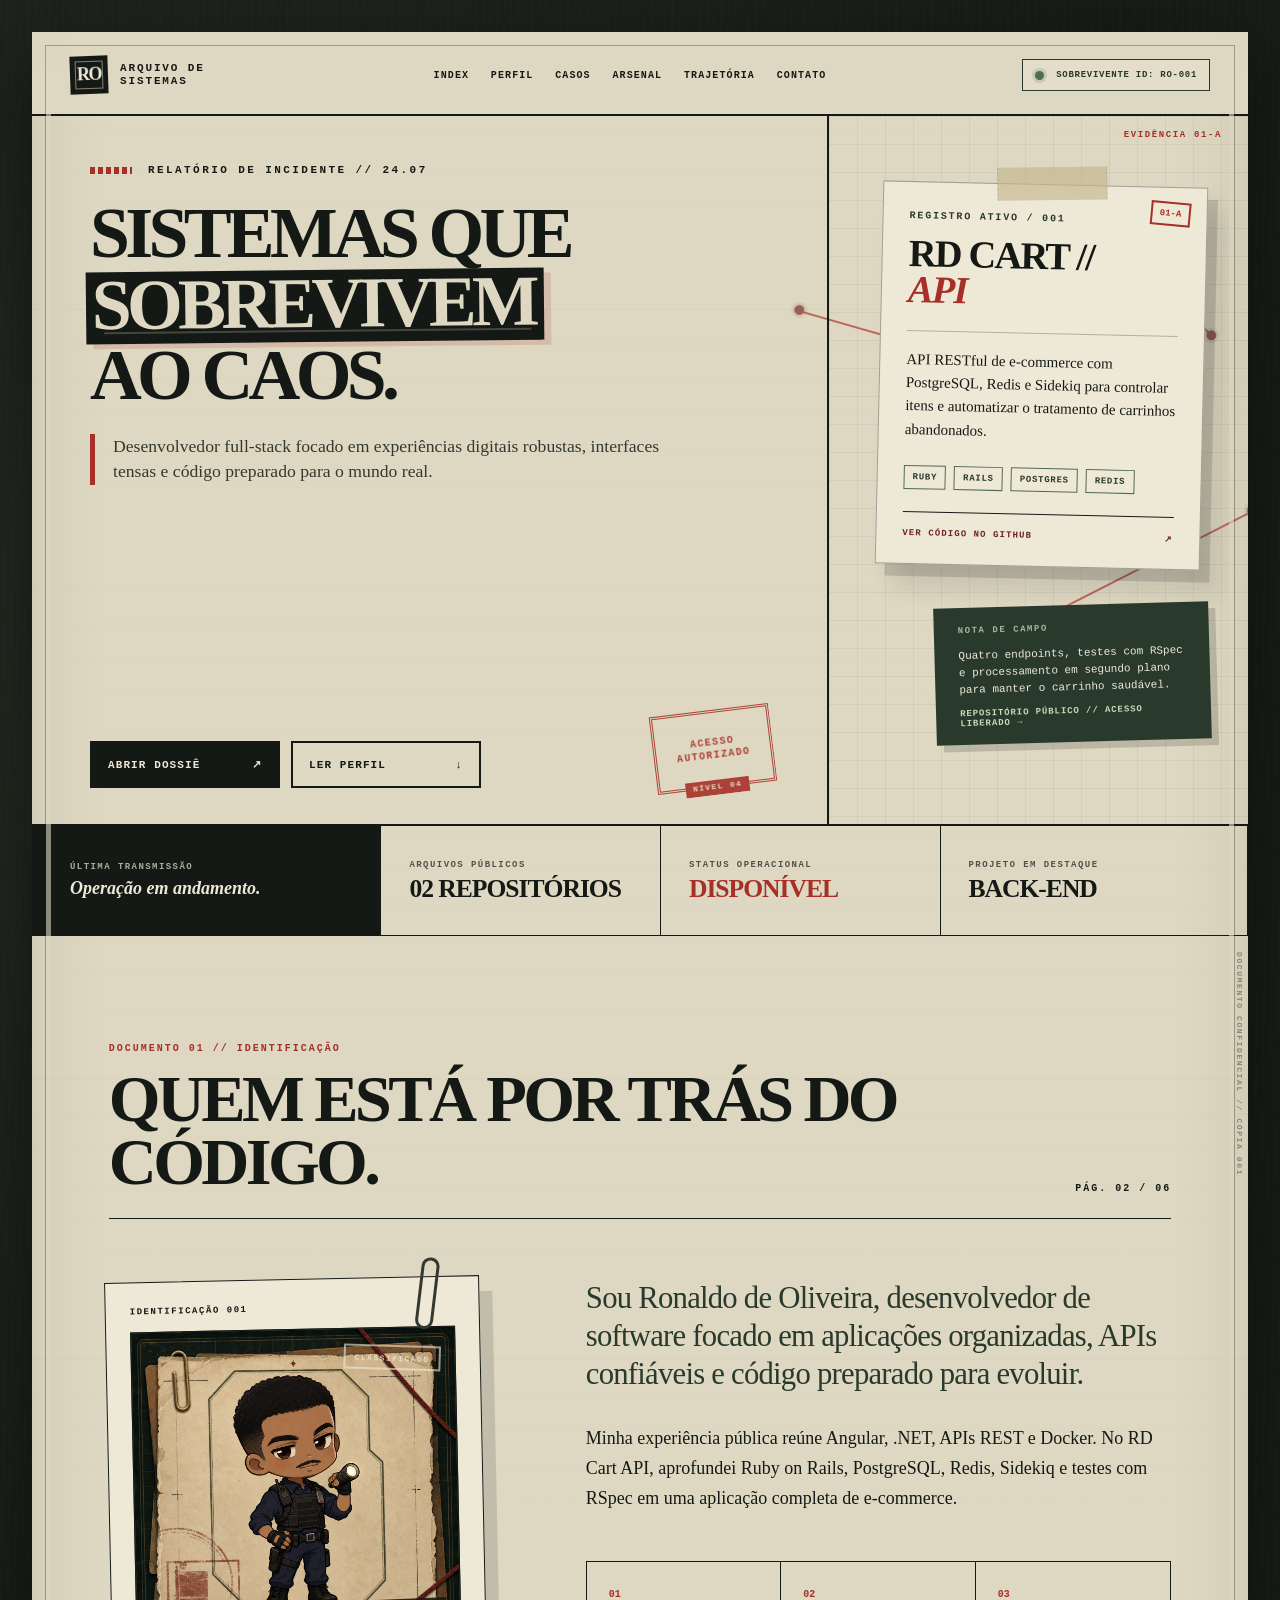
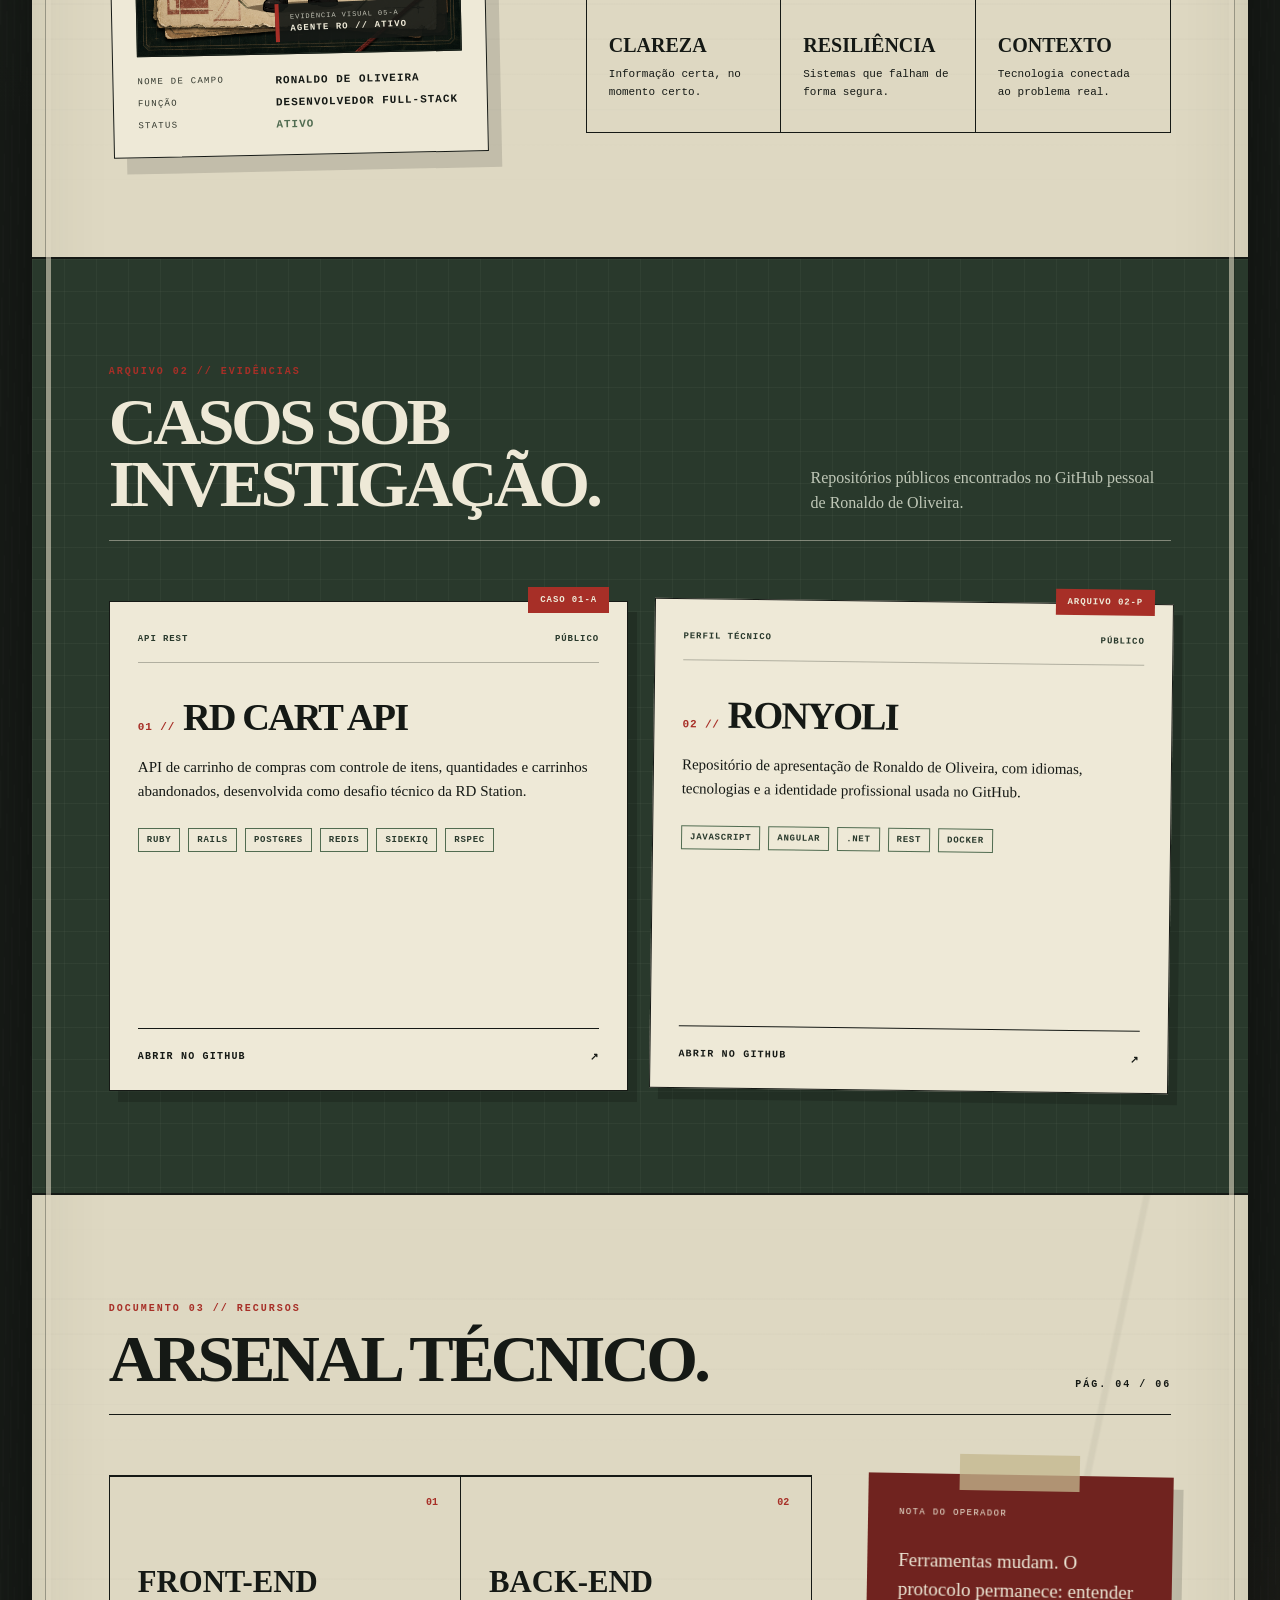
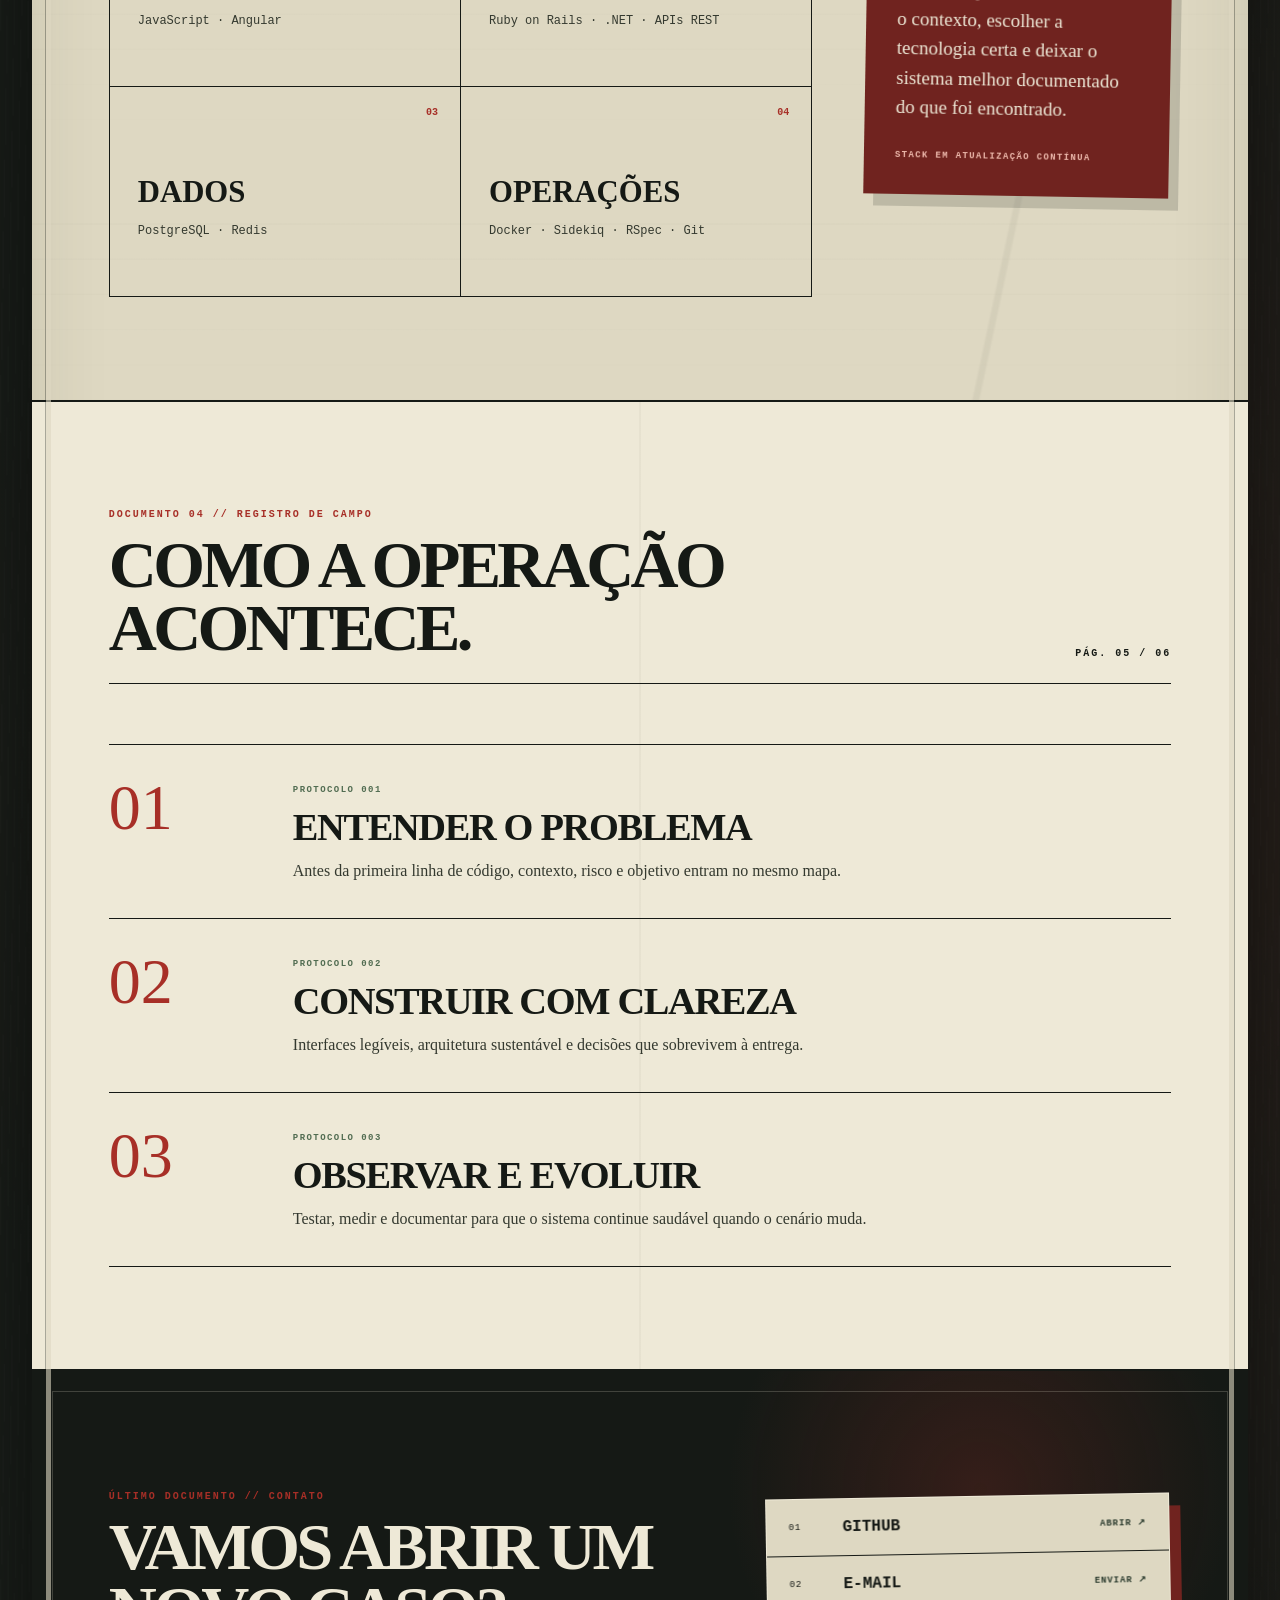
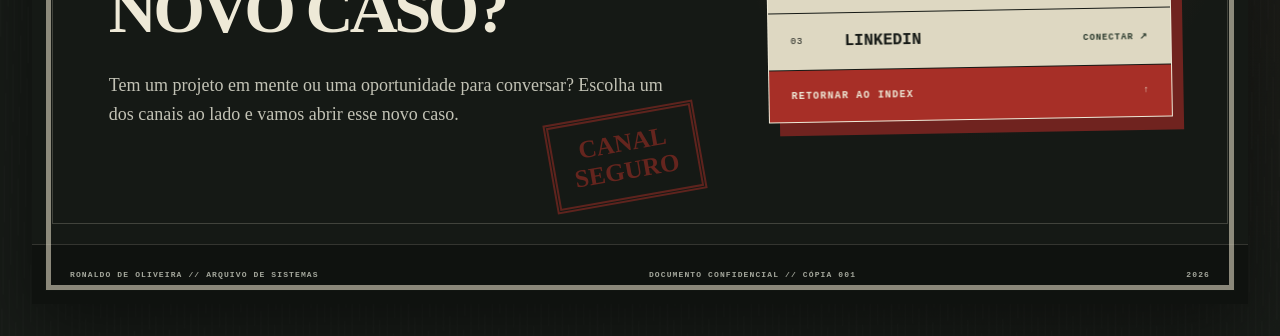
==== commit 274b85a0: "Refine contact invitation" ====
--- a/index.html
+++ b/index.html
@@ -1,2 +1,2 @@
 <!DOCTYPE html><html lang="pt-BR"><head><meta charSet="utf-8"/><meta name="viewport" content="width=device-width, initial-scale=1"/><link rel="preload" href="/agent-ro-dossier.png" as="image"/><link rel="stylesheet" href="/assets/index-C35rIzlw.css" data-rsc-css-href="/assets/index-C35rIzlw.css" data-precedence="vite-rsc/importer-resources"/><link rel="modulepreload" href="/assets/layout-segment-context-e1dAf5te.js" crossorigin=""/><link rel="modulepreload" href="/assets/rolldown-runtime-S-ySWqyJ.js" crossorigin=""/><link rel="modulepreload" href="/assets/index-BiJKnlo7.js" crossorigin=""/><link rel="modulepreload" href="/assets/framework-XU8gKkFC.js" crossorigin=""/><title>R. Oliveira — Arquivo de Sistemas</title><meta name="description" content="Portfólio full-stack em formato de arquivo investigativo: projetos, stack e trajetória profissional."/><meta property="og:title" content="R. Oliveira — Arquivo de Sistemas"/><meta property="og:description" content="Portfólio full-stack em formato de arquivo investigativo: projetos, stack e trajetória profissional."/><meta property="og:url" content="https://ronyoli.github.io/"/><meta property="og:site_name" content="Arquivo de Sistemas"/><meta property="og:type" content="website"/><meta property="og:locale" content="pt_BR"/><meta property="og:image" content="https://ronyoli.github.io/og.png"/><meta property="og:image:width" content="1536"/><meta property="og:image:height" content="1024"/><meta property="og:image:alt" content="R. Oliveira — Arquivo de Sistemas"/><meta name="twitter:card" content="summary_large_image"/><meta name="twitter:title" content="R. Oliveira — Arquivo de Sistemas"/><meta name="twitter:description" content="Portfólio full-stack em formato de arquivo investigativo: projetos, stack e trajetória profissional."/><meta name="twitter:image" content="https://ronyoli.github.io/og.png"/><link rel="canonical" href="https://ronyoli.github.io/"/><script>self.__VINEXT_RSC_PARAMS__={}</script><script>self.__VINEXT_RSC_NAV__={"pathname":"/","searchParams":[]}</script><link rel="modulepreload" href="/assets/index-BiJKnlo7.js" />
-</head><body><a class="skip-link" href="#conteudo">PULAR PARA O CONTEÚDO</a><div class="site-stage"><main class="case-file" id="inicio"><div class="registration" aria-hidden="true"><span class="reg-mark reg-one"></span><span class="reg-mark reg-two"></span></div><header class="topbar"><a class="archive-mark" href="#inicio" aria-label="Voltar ao início"><span class="archive-icon">RO</span><span>Arquivo de<br/>Sistemas</span></a><nav class="navigation" aria-label="Navegação principal"><a href="#inicio">INDEX</a><a href="#perfil">PERFIL</a><a href="#casos">CASOS</a><a href="#arsenal">ARSENAL</a><a href="#trajetoria">TRAJETÓRIA</a><a href="#contato">CONTATO</a></nav><div class="status"><span aria-hidden="true"></span>SOBREVIVENTE ID: RO-001</div></header><div id="conteudo" class="hero-board"><section class="hero" aria-labelledby="headline"><p class="case-label">Relatório de incidente // 24.07</p><h1 id="headline">SISTEMAS QUE <span class="cut">SOBREVIVEM</span> AO CAOS.</h1><p class="abstract">Desenvolvedor full-stack focado em experiências digitais robustas, interfaces tensas e código preparado para o mundo real.</p><div class="hero-lower"><div class="actions"><a class="button" href="#casos">ABRIR DOSSIÊ <span aria-hidden="true">↗</span></a><a class="button secondary" href="#perfil">LER PERFIL <span aria-hidden="true">↓</span></a></div><div class="clearance" aria-label="Acesso autorizado, nível quatro">Acesso<br/>autorizado<small>NÍVEL 04</small></div></div></section><aside class="evidence-zone" aria-label="Projeto em destaque"><span class="thread thread-one" aria-hidden="true"></span><span class="thread thread-two" aria-hidden="true"></span><span class="thread thread-three" aria-hidden="true"></span><article class="project-paper featured-paper"><p class="project-code">Registro ativo / 001</p><h2>RD CART //<span>API</span></h2><p class="project-description">API RESTful de e-commerce com PostgreSQL, Redis e Sidekiq para controlar itens e automatizar o tratamento de carrinhos abandonados.</p><ul class="project-meta" aria-label="Tecnologias do projeto"><li>RUBY</li><li>RAILS</li><li>POSTGRES</li><li>REDIS</li></ul><a class="paper-link" href="https://github.com/ronyoli/rd_cart_api" target="_blank" rel="noreferrer">VER CÓDIGO NO GITHUB <span aria-hidden="true">↗</span></a></article><div class="field-note"><p>Quatro endpoints, testes com RSpec e processamento em segundo plano para manter o carrinho saudável.</p><strong>REPOSITÓRIO PÚBLICO // ACESSO LIBERADO →</strong></div></aside></div><div class="metrics" aria-label="Resumo profissional"><div class="footer-signal"><span>Última transmissão</span><strong>Operação em andamento.</strong></div><div class="metric"><small>Arquivos públicos</small><strong>02 REPOSITÓRIOS</strong></div><div class="metric red-metric"><small>Status operacional</small><strong>DISPONÍVEL</strong></div><div class="metric"><small>Projeto em destaque</small><strong>BACK-END</strong></div></div><section class="document-section profile-section" id="perfil"><header class="section-heading"><div><span class="eyebrow">DOCUMENTO 01 // IDENTIFICAÇÃO</span><h2>QUEM ESTÁ POR TRÁS DO CÓDIGO.</h2></div><span class="page-code">PÁG. 02 / 06</span></header><div class="profile-grid"><div class="identity-card" aria-label="Identificação de R. Oliveira"><figure class="operative-portrait"><img src="/agent-ro-dossier.png" alt="Mascote anime de Ronaldo Oliveira como agente tático em um dossiê investigativo" width="1254" height="1254"/><figcaption><span>EVIDÊNCIA VISUAL 05-A</span><strong>AGENTE RO // ATIVO</strong></figcaption></figure><div class="identity-data"><span>NOME DE CAMPO</span><strong>RONALDO DE OLIVEIRA</strong><span>FUNÇÃO</span><strong>DESENVOLVEDOR FULL-STACK</strong><span>STATUS</span><strong class="green-type">ATIVO</strong></div><div class="paperclip" aria-hidden="true"></div></div><div class="profile-copy"><p class="lead-copy">Sou Ronaldo de Oliveira, desenvolvedor de software focado em aplicações organizadas, APIs confiáveis e código preparado para evoluir.</p><p>Minha experiência pública reúne Angular, .NET, APIs REST e Docker. No RD Cart API, aprofundei Ruby on Rails, PostgreSQL, Redis, Sidekiq e testes com RSpec em uma aplicação completa de e-commerce.</p><div class="principles" aria-label="Princípios de trabalho"><article><span>01</span><h3>CLAREZA</h3><p>Informação certa, no momento certo.</p></article><article><span>02</span><h3>RESILIÊNCIA</h3><p>Sistemas que falham de forma segura.</p></article><article><span>03</span><h3>CONTEXTO</h3><p>Tecnologia conectada ao problema real.</p></article></div></div></div></section><section class="document-section cases-section" id="casos"><header class="section-heading inverse-heading"><div><span class="eyebrow">ARQUIVO 02 // EVIDÊNCIAS</span><h2>CASOS SOB INVESTIGAÇÃO.</h2></div><p>Repositórios públicos encontrados no GitHub pessoal de Ronaldo de Oliveira.</p></header><div class="case-grid"><article class="case-card"><span class="case-tab">CASO 01-A</span><div class="case-card-head"><span>API REST</span><span>PÚBLICO</span></div><h3><span>0<!-- -->1<!-- --> <!-- -->//</span> <!-- -->RD CART API</h3><p>API de carrinho de compras com controle de itens, quantidades e carrinhos abandonados, desenvolvida como desafio técnico da RD Station.</p><ul class="project-meta" aria-label="Tecnologias do RD CART API"><li>RUBY</li><li>RAILS</li><li>POSTGRES</li><li>REDIS</li><li>SIDEKIQ</li><li>RSPEC</li></ul><a href="https://github.com/ronyoli/rd_cart_api" target="_blank" rel="noreferrer">ABRIR NO GITHUB <span aria-hidden="true">↗</span></a></article><article class="case-card"><span class="case-tab">ARQUIVO 02-P</span><div class="case-card-head"><span>PERFIL TÉCNICO</span><span>PÚBLICO</span></div><h3><span>0<!-- -->2<!-- --> <!-- -->//</span> <!-- -->RONYOLI</h3><p>Repositório de apresentação de Ronaldo de Oliveira, com idiomas, tecnologias e a identidade profissional usada no GitHub.</p><ul class="project-meta" aria-label="Tecnologias do RONYOLI"><li>JAVASCRIPT</li><li>ANGULAR</li><li>.NET</li><li>REST</li><li>DOCKER</li></ul><a href="https://github.com/ronyoli/Ronyoli" target="_blank" rel="noreferrer">ABRIR NO GITHUB <span aria-hidden="true">↗</span></a></article></div></section><section class="document-section arsenal-section" id="arsenal"><header class="section-heading"><div><span class="eyebrow">DOCUMENTO 03 // RECURSOS</span><h2>ARSENAL TÉCNICO.</h2></div><span class="page-code">PÁG. 04 / 06</span></header><div class="arsenal-layout"><div class="arsenal-grid"><article><span>01</span><h3>FRONT-END</h3><p>JavaScript · Angular</p></article><article><span>02</span><h3>BACK-END</h3><p>Ruby on Rails · .NET · APIs REST</p></article><article><span>03</span><h3>DADOS</h3><p>PostgreSQL · Redis</p></article><article><span>04</span><h3>OPERAÇÕES</h3><p>Docker · Sidekiq · RSpec · Git</p></article></div><aside class="protocol-note"><span>NOTA DO OPERADOR</span><p>Ferramentas mudam. O protocolo permanece: entender o contexto, escolher a tecnologia certa e deixar o sistema melhor documentado do que foi encontrado.</p><strong>STACK EM ATUALIZAÇÃO CONTÍNUA</strong></aside></div></section><section class="document-section trajectory-section" id="trajetoria"><header class="section-heading"><div><span class="eyebrow">DOCUMENTO 04 // REGISTRO DE CAMPO</span><h2>COMO A OPERAÇÃO ACONTECE.</h2></div><span class="page-code">PÁG. 05 / 06</span></header><ol class="field-log"><li><span class="log-index">0<!-- -->1</span><div><small>PROTOCOLO 001</small><h3>ENTENDER O PROBLEMA</h3><p>Antes da primeira linha de código, contexto, risco e objetivo entram no mesmo mapa.</p></div></li><li><span class="log-index">0<!-- -->2</span><div><small>PROTOCOLO 002</small><h3>CONSTRUIR COM CLAREZA</h3><p>Interfaces legíveis, arquitetura sustentável e decisões que sobrevivem à entrega.</p></div></li><li><span class="log-index">0<!-- -->3</span><div><small>PROTOCOLO 003</small><h3>OBSERVAR E EVOLUIR</h3><p>Testar, medir e documentar para que o sistema continue saudável quando o cenário muda.</p></div></li></ol></section><section class="contact-section" id="contato"><div class="contact-stamp" aria-hidden="true">CANAL<br/>SEGURO</div><div class="contact-copy"><span class="eyebrow">ÚLTIMO DOCUMENTO // CONTATO</span><h2>VAMOS ABRIR UM NOVO CASO?</h2><p>GitHub, LinkedIn e e-mail estão liberados para novos projetos, oportunidades e missões que mereçam sair do papel.</p></div><div class="contact-dossier" aria-label="Canais de contato"><div><span>01</span><strong>GITHUB</strong><a href="https://github.com/ronyoli" target="_blank" rel="noreferrer">ABRIR ↗</a></div><div><span>02</span><strong>E-MAIL</strong><a href="mailto:ronaldo79d@gmail.com" aria-label="Enviar e-mail para Ronaldo">ENVIAR ↗</a></div><div><span>03</span><strong>LINKEDIN</strong><a href="https://www.linkedin.com/in/ronaldo-santana-08165a218/" target="_blank" rel="noreferrer">CONECTAR ↗</a></div><a href="#inicio">RETORNAR AO INDEX <span aria-hidden="true">↑</span></a></div></section><footer class="final-footer"><span>RONALDO DE OLIVEIRA // ARQUIVO DE SISTEMAS</span><span>DOCUMENTO CONFIDENCIAL // CÓPIA 001</span><span>2026</span></footer><div class="side-index" aria-hidden="true">DOCUMENTO CONFIDENCIAL // CÓPIA 001</div></main></div><script id="_R_">import("/assets/index-BiJKnlo7.js")</script></body></html><script>self.__VINEXT_RSC_CHUNKS__=self.__VINEXT_RSC_CHUNKS__||[];self.__VINEXT_RSC_CHUNKS__.push("2:I[\"1e6222746775\",[],\"Children\",1]\n3:I[\"ee6cb3d92c61\",[],\"LayoutSegmentProvider\",1]\n4:I[\"1e6222746775\",[],\"Slot\",1]\n5:I[\"8f7ba5393f33\",[],\"RedirectBoundary\",1]\n:HL[\"/assets/index-C35rIzlw.css\",\"style\"]\n")</script><script>self.__VINEXT_RSC_CHUNKS__=self.__VINEXT_RSC_CHUNKS__||[];self.__VINEXT_RSC_CHUNKS__.push("0:{\"__route\":\"route:/\",\"__interceptionContext\":null,\"__layoutIds\":[\"layout:/\"],\"__rootLayout\":\"/\",\"page:/\":\"$L1\",\"layout:/\":[[[[\"$\",\"link\",\"css:/assets/index-C35rIzlw.css\",{\"rel\":\"stylesheet\",\"precedence\":\"vite-rsc/importer-resources\",\"href\":\"/assets/index-C35rIzlw.css\",\"data-rsc-css-href\":\"/assets/index-C35rIzlw.css\"}],\"$undefined\"],[\"$\",\"html\",null,{\"lang\":\"pt-BR\",\"children\":[\"$\",\"body\",null,{\"children\":[\"$\",\"$L2\",null,{}]}]}]],null],\"route:/\":[[[\"$\",\"meta\",null,{\"charSet\":\"utf-8\"}],[[\"$\",\"title\",\"0\",{\"children\":\"R. Oliveira — Arquivo de Sistemas\"}],[\"$\",\"meta\",\"1\",{\"name\":\"description\",\"content\":\"Portfólio full-stack em formato de arquivo investigativo: projetos, stack e trajetória profissional.\"}],[\"$\",\"meta\",\"2\",{\"property\":\"og:title\",\"content\":\"R. Oliveira — Arquivo de Sistemas\"}],[\"$\",\"meta\",\"3\",{\"property\":\"og:description\",\"content\":\"Portfólio full-stack em formato de arquivo investigativo: projetos, stack e trajetória profissional.\"}],[\"$\",\"meta\",\"4\",{\"property\":\"og:url\",\"content\":\"https://ronyoli.github.io/\"}],[\"$\",\"meta\",\"5\",{\"property\":\"og:site_name\",\"content\":\"Arquivo de Sistemas\"}],[\"$\",\"meta\",\"6\",{\"property\":\"og:type\",\"content\":\"website\"}],[\"$\",\"meta\",\"7\",{\"property\":\"og:locale\",\"content\":\"pt_BR\"}],[\"$\",\"meta\",\"8\",{\"property\":\"og:image\",\"content\":\"https://ronyoli.github.io/og.png\"}],[\"$\",\"meta\",\"9\",{\"property\":\"og:image:width\",\"content\":\"1536\"}],[\"$\",\"meta\",\"10\",{\"property\":\"og:image:height\",\"content\":\"1024\"}],[\"$\",\"meta\",\"11\",{\"property\":\"og:image:alt\",\"content\":\"R. Oliveira — Arquivo de Sistemas\"}],[\"$\",\"meta\",\"12\",{\"name\":\"twitter:card\",\"content\":\"summary_large_image\"}],[\"$\",\"meta\",\"13\",{\"name\":\"twitter:title\",\"content\":\"R. Oliveira — Arquivo de Sistemas\"}],[\"$\",\"meta\",\"14\",{\"name\":\"twitter:description\",\"content\":\"Portfólio full-stack em formato de arquivo investigativo: projetos, stack e trajetória profissional.\"}],[\"$\",\"meta\",\"15\",{\"name\":\"twitter:image\",\"content\":\"https://ronyoli.github.io/og.png\"}],[\"$\",\"link\",\"16\",{\"rel\":\"canonical\",\"href\":\"https://ronyoli.github.io/\"}]],[[\"$\",\"meta\",\"0\",{\"name\":\"viewport\",\"content\":\"width=device-width, initial-scale=1\"}]]],[\"$\",\"$L3\",null,{\"segmentMap\":{\"children\":[]},\"children\":[\"$\",\"$L4\",null,{\"id\":\"layout:/\",\"parallelSlots\":\"$undefined\",\"children\":[\"$\",\"$L5\",null,{\"children\":[\"$\",\"$L3\",null,{\"segmentMap\":{\"children\":[]},\"children\":[\"$\",\"$L4\",null,{\"id\":\"page:/\"}]}]}]}]}]],\"__layoutFlags\":{\"layout:/\":\"s\"},\"__artifactCompatibility\":{\"schemaVersion\":1,\"graphVersion\":\"app-route-graph:4uhn5s1wvoptc\",\"deploymentVersion\":\"81b05295-c64e-4768-8d17-1e566d9b804b\",\"appElementsSchemaVersion\":1,\"rscPayloadSchemaVersion\":1,\"rootBoundaryId\":\"/\",\"renderEpoch\":null}}\n")</script><script>self.__VINEXT_RSC_CHUNKS__=self.__VINEXT_RSC_CHUNKS__||[];self.__VINEXT_RSC_CHUNKS__.push("1:[[\"$\",\"a\",null,{\"className\":\"skip-link\",\"href\":\"#conteudo\",\"children\":\"PULAR PARA O CONTEÚDO\"}],[\"$\",\"div\",null,{\"className\":\"site-stage\",\"children\":[\"$\",\"main\",null,{\"className\":\"case-file\",\"id\":\"inicio\",\"children\":[[\"$\",\"div\",null,{\"className\":\"registration\",\"aria-hidden\":\"true\",\"children\":[[\"$\",\"span\",null,{\"className\":\"reg-mark reg-one\"}],[\"$\",\"span\",null,{\"className\":\"reg-mark reg-two\"}]]}],[\"$\",\"header\",null,{\"className\":\"topbar\",\"children\":[[\"$\",\"a\",null,{\"className\":\"archive-mark\",\"href\":\"#inicio\",\"aria-label\":\"Voltar ao início\",\"children\":[[\"$\",\"span\",null,{\"className\":\"archive-icon\",\"children\":\"RO\"}],[\"$\",\"span\",null,{\"children\":[\"Arquivo de\",[\"$\",\"br\",null,{}],\"Sistemas\"]}]]}],[\"$\",\"nav\",null,{\"className\":\"navigation\",\"aria-label\":\"Navegação principal\",\"children\":[[\"$\",\"a\",null,{\"href\":\"#inicio\",\"children\":\"INDEX\"}],[\"$\",\"a\",null,{\"href\":\"#perfil\",\"children\":\"PERFIL\"}],[\"$\",\"a\",null,{\"href\":\"#casos\",\"children\":\"CASOS\"}],[\"$\",\"a\",null,{\"href\":\"#arsenal\",\"children\":\"ARSENAL\"}],[\"$\",\"a\",null,{\"href\":\"#trajetoria\",\"children\":\"TRAJETÓRIA\"}],[\"$\",\"a\",null,{\"href\":\"#contato\",\"children\":\"CONTATO\"}]]}],[\"$\",\"div\",null,{\"className\":\"status\",\"children\":[[\"$\",\"span\",null,{\"aria-hidden\":\"true\"}],\"SOBREVIVENTE ID: RO-001\"]}]]}],[\"$\",\"div\",null,{\"id\":\"conteudo\",\"className\":\"hero-board\",\"children\":[[\"$\",\"section\",null,{\"className\":\"hero\",\"aria-labelledby\":\"headline\",\"children\":[[\"$\",\"p\",null,{\"className\":\"case-label\",\"children\":\"Relatório de incidente // 24.07\"}],[\"$\",\"h1\",null,{\"id\":\"headline\",\"children\":[\"SISTEMAS QUE \",[\"$\",\"span\",null,{\"className\":\"cut\",\"children\":\"SOBREVIVEM\"}],\" AO CAOS.\"]}],[\"$\",\"p\",null,{\"className\":\"abstract\",\"children\":\"Desenvolvedor full-stack focado em experiências digitais robustas, interfaces tensas e código preparado para o mundo real.\"}],[\"$\",\"div\",null,{\"className\":\"hero-lower\",\"children\":[[\"$\",\"div\",null,{\"className\":\"actions\",\"children\":[[\"$\",\"a\",null,{\"className\":\"button\",\"href\":\"#casos\",\"children\":[\"ABRIR DOSSIÊ \",[\"$\",\"span\",null,{\"aria-hidden\":\"true\",\"children\":\"↗\"}]]}],[\"$\",\"a\",null,{\"className\":\"button secondary\",\"href\":\"#perfil\",\"children\":[\"LER PERFIL \",[\"$\",\"span\",null,{\"aria-hidden\":\"true\",\"children\":\"↓\"}]]}]]}],[\"$\",\"div\",null,{\"className\":\"clearance\",\"aria-label\":\"Acesso autorizado, nível quatro\",\"children\":[\"Acesso\",[\"$\",\"br\",null,{}],\"autorizado\",[\"$\",\"small\",null,{\"children\":\"NÍVEL 04\"}]]}]]}]]}],[\"$\",\"aside\",null,{\"className\":\"evidence-zone\",\"aria-label\":\"Projeto em destaque\",\"children\":[[\"$\",\"span\",null,{\"className\":\"thread thread-one\",\"aria-hidden\":\"true\"}],[\"$\",\"span\",null,{\"className\":\"thread thread-two\",\"aria-hidden\":\"true\"}],[\"$\",\"span\",null,{\"className\":\"thread thread-three\",\"aria-hidden\":\"true\"}],[\"$\",\"article\",null,{\"className\":\"project-paper featured-paper\",\"children\":[[\"$\",\"p\",null,{\"className\":\"project-code\",\"children\":\"Registro ativo / 001\"}],[\"$\",\"h2\",null,{\"children\":[\"RD CART //\",[\"$\",\"span\",null,{\"children\":\"API\"}]]}],[\"$\",\"p\",null,{\"className\":\"project-description\",\"children\":\"API RESTful de e-commerce com PostgreSQL, Redis e Sidekiq para controlar itens e automatizar o tratamento de carrinhos abandonados.\"}],[\"$\",\"ul\",null,{\"className\":\"project-meta\",\"aria-label\":\"Tecnologias do projeto\",\"children\":[[\"$\",\"li\",null,{\"children\":\"RUBY\"}],[\"$\",\"li\",null,{\"children\":\"RAILS\"}],[\"$\",\"li\",null,{\"children\":\"POSTGRES\"}],[\"$\",\"li\",null,{\"children\":\"REDIS\"}]]}],[\"$\",\"a\",null,{\"className\":\"paper-link\",\"href\":\"https://github.com/ronyoli/rd_cart_api\",\"target\":\"_blank\",\"rel\":\"noreferrer\",\"children\":[\"VER CÓDIGO NO GITHUB \",[\"$\",\"span\",null,{\"aria-hidden\":\"true\",\"children\":\"↗\"}]]}]]}],[\"$\",\"div\",null,{\"className\":\"field-note\",\"children\":[[\"$\",\"p\",null,{\"children\":\"Quatro endpoints, testes com RSpec e processamento em segundo plano para manter o carrinho saudável.\"}],[\"$\",\"strong\",null,{\"children\":\"REPOSITÓRIO PÚBLICO // ACESSO LIBERADO →\"}]]}]]}]]}],[\"$\",\"div\",null,{\"className\":\"metrics\",\"aria-label\":\"Resumo profissional\",\"children\":[[\"$\",\"div\",null,{\"className\":\"footer-signal\",\"children\":[[\"$\",\"span\",null,{\"children\":\"Última transmissão\"}],[\"$\",\"strong\",null,{\"children\":\"Operação em andamento.\"}]]}],[\"$\",\"div\",null,{\"className\":\"metric\",\"children\":[[\"$\",\"small\",null,{\"children\":\"Arquivos públicos\"}],[\"$\",\"strong\",null,{\"children\":\"02 REPOSITÓRIOS\"}]]}],[\"$\",\"div\",null,{\"className\":\"metric red-metric\",\"children\":[[\"$\",\"small\",null,{\"children\":\"Status operacional\"}],[\"$\",\"strong\",null,{\"children\":\"DISPONÍVEL\"}]]}],[\"$\",\"div\",null,{\"className\":\"metric\",\"children\":[[\"$\",\"small\",null,{\"children\":\"Projeto em destaque\"}],[\"$\",\"strong\",null,{\"children\":\"BACK-END\"}]]}]]}],[\"$\",\"section\",null,{\"className\":\"document-section profile-section\",\"id\":\"perfil\",\"children\":[[\"$\",\"header\",null,{\"className\":\"section-heading\",\"children\":[\"$L6\",\"$L7\"]}],\"$L8\"]}],\"$L9\",\"$La\",\"$Lb\",\"$Lc\",\"$Ld\",\"$Le\"]}]}]]\n")</script><script>self.__VINEXT_RSC_CHUNKS__=self.__VINEXT_RSC_CHUNKS__||[];self.__VINEXT_RSC_CHUNKS__.push(":HL[\"/agent-ro-dossier.png\",\"image\"]\n6:[\"$\",\"div\",null,{\"children\":[[\"$\",\"span\",null,{\"className\":\"eyebrow\",\"children\":\"DOCUMENTO 01 // IDENTIFICAÇÃO\"}],[\"$\",\"h2\",null,{\"children\":\"QUEM ESTÁ POR TRÁS DO CÓDIGO.\"}]]}]\n7:[\"$\",\"span\",null,{\"className\":\"page-code\",\"children\":\"PÁG. 02 / 06\"}]\n")</script><script>self.__VINEXT_RSC_CHUNKS__=self.__VINEXT_RSC_CHUNKS__||[];self.__VINEXT_RSC_CHUNKS__.push("8:[\"$\",\"div\",null,{\"className\":\"profile-grid\",\"children\":[[\"$\",\"div\",null,{\"className\":\"identity-card\",\"aria-label\":\"Identificação de R. Oliveira\",\"children\":[[\"$\",\"figure\",null,{\"className\":\"operative-portrait\",\"children\":[[\"$\",\"img\",null,{\"src\":\"/agent-ro-dossier.png\",\"alt\":\"Mascote anime de Ronaldo Oliveira como agente tático em um dossiê investigativo\",\"width\":\"1254\",\"height\":\"1254\"}],[\"$\",\"figcaption\",null,{\"children\":[[\"$\",\"span\",null,{\"children\":\"EVIDÊNCIA VISUAL 05-A\"}],[\"$\",\"strong\",null,{\"children\":\"AGENTE RO // ATIVO\"}]]}]]}],[\"$\",\"div\",null,{\"className\":\"identity-data\",\"children\":[[\"$\",\"span\",null,{\"children\":\"NOME DE CAMPO\"}],[\"$\",\"strong\",null,{\"children\":\"RONALDO DE OLIVEIRA\"}],[\"$\",\"span\",null,{\"children\":\"FUNÇÃO\"}],[\"$\",\"strong\",null,{\"children\":\"DESENVOLVEDOR FULL-STACK\"}],[\"$\",\"span\",null,{\"children\":\"STATUS\"}],[\"$\",\"strong\",null,{\"className\":\"green-type\",\"children\":\"ATIVO\"}]]}],[\"$\",\"div\",null,{\"className\":\"paperclip\",\"aria-hidden\":\"true\"}]]}],[\"$\",\"div\",null,{\"className\":\"profile-copy\",\"children\":[[\"$\",\"p\",null,{\"className\":\"lead-copy\",\"children\":\"Sou Ronaldo de Oliveira, desenvolvedor de software focado em aplicações organizadas, APIs confiáveis e código preparado para evoluir.\"}],[\"$\",\"p\",null,{\"children\":\"Minha experiência pública reúne Angular, .NET, APIs REST e Docker. No RD Cart API, aprofundei Ruby on Rails, PostgreSQL, Redis, Sidekiq e testes com RSpec em uma aplicação completa de e-commerce.\"}],[\"$\",\"div\",null,{\"className\":\"principles\",\"aria-label\":\"Princípios de trabalho\",\"children\":[[\"$\",\"article\",null,{\"children\":[[\"$\",\"span\",null,{\"children\":\"01\"}],[\"$\",\"h3\",null,{\"children\":\"CLAREZA\"}],[\"$\",\"p\",null,{\"children\":\"Informação certa, no momento certo.\"}]]}],[\"$\",\"article\",null,{\"children\":[[\"$\",\"span\",null,{\"children\":\"02\"}],[\"$\",\"h3\",null,{\"children\":\"RESILIÊNCIA\"}],[\"$\",\"p\",null,{\"children\":\"Sistemas que falham de forma segura.\"}]]}],[\"$\",\"article\",null,{\"children\":[[\"$\",\"span\",null,{\"children\":\"03\"}],[\"$\",\"h3\",null,{\"children\":\"CONTEXTO\"}],[\"$\",\"p\",null,{\"children\":\"Tecnologia conectada ao problema real.\"}]]}]]}]]}]]}]\n")</script><script>self.__VINEXT_RSC_CHUNKS__=self.__VINEXT_RSC_CHUNKS__||[];self.__VINEXT_RSC_CHUNKS__.push("9:[\"$\",\"section\",null,{\"className\":\"document-section cases-section\",\"id\":\"casos\",\"children\":[[\"$\",\"header\",null,{\"className\":\"section-heading inverse-heading\",\"children\":[[\"$\",\"div\",null,{\"children\":[[\"$\",\"span\",null,{\"className\":\"eyebrow\",\"children\":\"ARQUIVO 02 // EVIDÊNCIAS\"}],[\"$\",\"h2\",null,{\"children\":\"CASOS SOB INVESTIGAÇÃO.\"}]]}],[\"$\",\"p\",null,{\"children\":\"Repositórios públicos encontrados no GitHub pessoal de Ronaldo de Oliveira.\"}]]}],[\"$\",\"div\",null,{\"className\":\"case-grid\",\"children\":[[\"$\",\"article\",\"CASO 01-A\",{\"className\":\"case-card\",\"children\":[[\"$\",\"span\",null,{\"className\":\"case-tab\",\"children\":\"CASO 01-A\"}],[\"$\",\"div\",null,{\"className\":\"case-card-head\",\"children\":[[\"$\",\"span\",null,{\"children\":\"API REST\"}],[\"$\",\"span\",null,{\"children\":\"PÚBLICO\"}]]}],[\"$\",\"h3\",null,{\"children\":[[\"$\",\"span\",null,{\"children\":[\"0\",1,\" \",\"//\"]}],\" \",\"RD CART API\"]}],[\"$\",\"p\",null,{\"children\":\"API de carrinho de compras com controle de itens, quantidades e carrinhos abandonados, desenvolvida como desafio técnico da RD Station.\"}],[\"$\",\"ul\",null,{\"className\":\"project-meta\",\"aria-label\":\"Tecnologias do RD CART API\",\"children\":[[\"$\",\"li\",\"RUBY\",{\"children\":\"RUBY\"}],[\"$\",\"li\",\"RAILS\",{\"children\":\"RAILS\"}],[\"$\",\"li\",\"POSTGRES\",{\"children\":\"POSTGRES\"}],[\"$\",\"li\",\"REDIS\",{\"children\":\"REDIS\"}],[\"$\",\"li\",\"SIDEKIQ\",{\"children\":\"SIDEKIQ\"}],[\"$\",\"li\",\"RSPEC\",{\"children\":\"RSPEC\"}]]}],[\"$\",\"a\",null,{\"href\":\"https://github.com/ronyoli/rd_cart_api\",\"target\":\"_blank\",\"rel\":\"noreferrer\",\"children\":[\"ABRIR NO GITHUB \",[\"$\",\"span\",null,{\"aria-hidden\":\"true\",\"children\":\"↗\"}]]}]]}],[\"$\",\"article\",\"ARQUIVO 02-P\",{\"className\":\"case-card\",\"children\":[[\"$\",\"span\",null,{\"className\":\"case-tab\",\"children\":\"ARQUIVO 02-P\"}],[\"$\",\"div\",null,{\"className\":\"case-card-head\",\"children\":[[\"$\",\"span\",null,{\"children\":\"PERFIL TÉCNICO\"}],[\"$\",\"span\",null,{\"children\":\"PÚBLICO\"}]]}],[\"$\",\"h3\",null,{\"children\":[[\"$\",\"span\",null,{\"children\":[\"0\",2,\" \",\"//\"]}],\" \",\"RONYOLI\"]}],[\"$\",\"p\",null,{\"children\":\"Repositório de apresentação de Ronaldo de Oliveira, com idiomas, tecnologias e a identidade profissional usada no GitHub.\"}],[\"$\",\"ul\",null,{\"className\":\"project-meta\",\"aria-label\":\"Tecnologias do RONYOLI\",\"children\":[[\"$\",\"li\",\"JAVASCRIPT\",{\"children\":\"JAVASCRIPT\"}],[\"$\",\"li\",\"ANGULAR\",{\"children\":\"ANGULAR\"}],[\"$\",\"li\",\".NET\",{\"children\":\".NET\"}],[\"$\",\"li\",\"REST\",{\"children\":\"REST\"}],[\"$\",\"li\",\"DOCKER\",{\"children\":\"DOCKER\"}]]}],[\"$\",\"a\",null,{\"href\":\"https://github.com/ronyoli/Ronyoli\",\"target\":\"_blank\",\"rel\":\"noreferrer\",\"children\":[\"ABRIR NO GITHUB \",[\"$\",\"span\",null,{\"aria-hidden\":\"true\",\"children\":\"↗\"}]]}]]}]]}]]}]\n")</script><script>self.__VINEXT_RSC_CHUNKS__=self.__VINEXT_RSC_CHUNKS__||[];self.__VINEXT_RSC_CHUNKS__.push("a:[\"$\",\"section\",null,{\"className\":\"document-section arsenal-section\",\"id\":\"arsenal\",\"children\":[[\"$\",\"header\",null,{\"className\":\"section-heading\",\"children\":[[\"$\",\"div\",null,{\"children\":[[\"$\",\"span\",null,{\"className\":\"eyebrow\",\"children\":\"DOCUMENTO 03 // RECURSOS\"}],[\"$\",\"h2\",null,{\"children\":\"ARSENAL TÉCNICO.\"}]]}],[\"$\",\"span\",null,{\"className\":\"page-code\",\"children\":\"PÁG. 04 / 06\"}]]}],[\"$\",\"div\",null,{\"className\":\"arsenal-layout\",\"children\":[[\"$\",\"div\",null,{\"className\":\"arsenal-grid\",\"children\":[[\"$\",\"article\",\"01\",{\"children\":[[\"$\",\"span\",null,{\"children\":\"01\"}],[\"$\",\"h3\",null,{\"children\":\"FRONT-END\"}],[\"$\",\"p\",null,{\"children\":\"JavaScript · Angular\"}]]}],[\"$\",\"article\",\"02\",{\"children\":[[\"$\",\"span\",null,{\"children\":\"02\"}],[\"$\",\"h3\",null,{\"children\":\"BACK-END\"}],[\"$\",\"p\",null,{\"children\":\"Ruby on Rails · .NET · APIs REST\"}]]}],[\"$\",\"article\",\"03\",{\"children\":[[\"$\",\"span\",null,{\"children\":\"03\"}],[\"$\",\"h3\",null,{\"children\":\"DADOS\"}],[\"$\",\"p\",null,{\"children\":\"PostgreSQL · Redis\"}]]}],[\"$\",\"article\",\"04\",{\"children\":[[\"$\",\"span\",null,{\"children\":\"04\"}],[\"$\",\"h3\",null,{\"children\":\"OPERAÇÕES\"}],[\"$\",\"p\",null,{\"children\":\"Docker · Sidekiq · RSpec · Git\"}]]}]]}],[\"$\",\"aside\",null,{\"className\":\"protocol-note\",\"children\":[[\"$\",\"span\",null,{\"children\":\"NOTA DO OPERADOR\"}],[\"$\",\"p\",null,{\"children\":\"Ferramentas mudam. O protocolo permanece: entender o contexto, escolher a tecnologia certa e deixar o sistema melhor documentado do que foi encontrado.\"}],[\"$\",\"strong\",null,{\"children\":\"STACK EM ATUALIZAÇÃO CONTÍNUA\"}]]}]]}]]}]\n")</script><script>self.__VINEXT_RSC_CHUNKS__=self.__VINEXT_RSC_CHUNKS__||[];self.__VINEXT_RSC_CHUNKS__.push("b:[\"$\",\"section\",null,{\"className\":\"document-section trajectory-section\",\"id\":\"trajetoria\",\"children\":[[\"$\",\"header\",null,{\"className\":\"section-heading\",\"children\":[[\"$\",\"div\",null,{\"children\":[[\"$\",\"span\",null,{\"className\":\"eyebrow\",\"children\":\"DOCUMENTO 04 // REGISTRO DE CAMPO\"}],[\"$\",\"h2\",null,{\"children\":\"COMO A OPERAÇÃO ACONTECE.\"}]]}],[\"$\",\"span\",null,{\"className\":\"page-code\",\"children\":\"PÁG. 05 / 06\"}]]}],[\"$\",\"ol\",null,{\"className\":\"field-log\",\"children\":[[\"$\",\"li\",\"PROTOCOLO 001\",{\"children\":[[\"$\",\"span\",null,{\"className\":\"log-index\",\"children\":[\"0\",1]}],[\"$\",\"div\",null,{\"children\":[[\"$\",\"small\",null,{\"children\":\"PROTOCOLO 001\"}],[\"$\",\"h3\",null,{\"children\":\"ENTENDER O PROBLEMA\"}],[\"$\",\"p\",null,{\"children\":\"Antes da primeira linha de código, contexto, risco e objetivo entram no mesmo mapa.\"}]]}]]}],[\"$\",\"li\",\"PROTOCOLO 002\",{\"children\":[[\"$\",\"span\",null,{\"className\":\"log-index\",\"children\":[\"0\",2]}],[\"$\",\"div\",null,{\"children\":[[\"$\",\"small\",null,{\"children\":\"PROTOCOLO 002\"}],[\"$\",\"h3\",null,{\"children\":\"CONSTRUIR COM CLAREZA\"}],[\"$\",\"p\",null,{\"children\":\"Interfaces legíveis, arquitetura sustentável e decisões que sobrevivem à entrega.\"}]]}]]}],[\"$\",\"li\",\"PROTOCOLO 003\",{\"children\":[[\"$\",\"span\",null,{\"className\":\"log-index\",\"children\":[\"0\",3]}],[\"$\",\"div\",null,{\"children\":[[\"$\",\"small\",null,{\"children\":\"PROTOCOLO 003\"}],[\"$\",\"h3\",null,{\"children\":\"OBSERVAR E EVOLUIR\"}],[\"$\",\"p\",null,{\"children\":\"Testar, medir e documentar para que o sistema continue saudável quando o cenário muda.\"}]]}]]}]]}]]}]\n")</script><script>self.__VINEXT_RSC_CHUNKS__=self.__VINEXT_RSC_CHUNKS__||[];self.__VINEXT_RSC_CHUNKS__.push("c:[\"$\",\"section\",null,{\"className\":\"contact-section\",\"id\":\"contato\",\"children\":[[\"$\",\"div\",null,{\"className\":\"contact-stamp\",\"aria-hidden\":\"true\",\"children\":[\"CANAL\",[\"$\",\"br\",null,{}],\"SEGURO\"]}],[\"$\",\"div\",null,{\"className\":\"contact-copy\",\"children\":[[\"$\",\"span\",null,{\"className\":\"eyebrow\",\"children\":\"ÚLTIMO DOCUMENTO // CONTATO\"}],[\"$\",\"h2\",null,{\"children\":\"VAMOS ABRIR UM NOVO CASO?\"}],[\"$\",\"p\",null,{\"children\":\"GitHub, LinkedIn e e-mail estão liberados para novos projetos, oportunidades e missões que mereçam sair do papel.\"}]]}],[\"$\",\"div\",null,{\"className\":\"contact-dossier\",\"aria-label\":\"Canais de contato\",\"children\":[[\"$\",\"div\",null,{\"children\":[[\"$\",\"span\",null,{\"children\":\"01\"}],[\"$\",\"strong\",null,{\"children\":\"GITHUB\"}],[\"$\",\"a\",null,{\"href\":\"https://github.com/ronyoli\",\"target\":\"_blank\",\"rel\":\"noreferrer\",\"children\":\"ABRIR ↗\"}]]}],[\"$\",\"div\",null,{\"children\":[[\"$\",\"span\",null,{\"children\":\"02\"}],[\"$\",\"strong\",null,{\"children\":\"E-MAIL\"}],[\"$\",\"a\",null,{\"href\":\"mailto:ronaldo79d@gmail.com\",\"aria-label\":\"Enviar e-mail para Ronaldo\",\"children\":\"ENVIAR ↗\"}]]}],[\"$\",\"div\",null,{\"children\":[[\"$\",\"span\",null,{\"children\":\"03\"}],[\"$\",\"strong\",null,{\"children\":\"LINKEDIN\"}],[\"$\",\"a\",null,{\"href\":\"https://www.linkedin.com/in/ronaldo-santana-08165a218/\",\"target\":\"_blank\",\"rel\":\"noreferrer\",\"children\":\"CONECTAR ↗\"}]]}],[\"$\",\"a\",null,{\"href\":\"#inicio\",\"children\":[\"RETORNAR AO INDEX \",[\"$\",\"span\",null,{\"aria-hidden\":\"true\",\"children\":\"↑\"}]]}]]}]]}]\nd:[\"$\",\"footer\",null,{\"className\":\"final-footer\",\"children\":[[\"$\",\"span\",null,{\"children\":\"RONALDO DE OLIVEIRA // ARQUIVO DE SISTEMAS\"}],[\"$\",\"span\",null,{\"children\":\"DOCUMENTO CONFIDENCIAL // CÓPIA 001\"}],[\"$\",\"span\",null,{\"children\":\"2026\"}]]}]\ne:[\"$\",\"div\",null,{\"className\":\"side-index\",\"aria-hidden\":\"true\",\"children\":\"DOCUMENTO CONFIDENCIAL // CÓPIA 001\"}]\n")</script><script>self.__VINEXT_RSC_DONE__=true</script>+</head><body><a class="skip-link" href="#conteudo">PULAR PARA O CONTEÚDO</a><div class="site-stage"><main class="case-file" id="inicio"><div class="registration" aria-hidden="true"><span class="reg-mark reg-one"></span><span class="reg-mark reg-two"></span></div><header class="topbar"><a class="archive-mark" href="#inicio" aria-label="Voltar ao início"><span class="archive-icon">RO</span><span>Arquivo de<br/>Sistemas</span></a><nav class="navigation" aria-label="Navegação principal"><a href="#inicio">INDEX</a><a href="#perfil">PERFIL</a><a href="#casos">CASOS</a><a href="#arsenal">ARSENAL</a><a href="#trajetoria">TRAJETÓRIA</a><a href="#contato">CONTATO</a></nav><div class="status"><span aria-hidden="true"></span>SOBREVIVENTE ID: RO-001</div></header><div id="conteudo" class="hero-board"><section class="hero" aria-labelledby="headline"><p class="case-label">Relatório de incidente // 24.07</p><h1 id="headline">SISTEMAS QUE <span class="cut">SOBREVIVEM</span> AO CAOS.</h1><p class="abstract">Desenvolvedor full-stack focado em experiências digitais robustas, interfaces tensas e código preparado para o mundo real.</p><div class="hero-lower"><div class="actions"><a class="button" href="#casos">ABRIR DOSSIÊ <span aria-hidden="true">↗</span></a><a class="button secondary" href="#perfil">LER PERFIL <span aria-hidden="true">↓</span></a></div><div class="clearance" aria-label="Acesso autorizado, nível quatro">Acesso<br/>autorizado<small>NÍVEL 04</small></div></div></section><aside class="evidence-zone" aria-label="Projeto em destaque"><span class="thread thread-one" aria-hidden="true"></span><span class="thread thread-two" aria-hidden="true"></span><span class="thread thread-three" aria-hidden="true"></span><article class="project-paper featured-paper"><p class="project-code">Registro ativo / 001</p><h2>RD CART //<span>API</span></h2><p class="project-description">API RESTful de e-commerce com PostgreSQL, Redis e Sidekiq para controlar itens e automatizar o tratamento de carrinhos abandonados.</p><ul class="project-meta" aria-label="Tecnologias do projeto"><li>RUBY</li><li>RAILS</li><li>POSTGRES</li><li>REDIS</li></ul><a class="paper-link" href="https://github.com/ronyoli/rd_cart_api" target="_blank" rel="noreferrer">VER CÓDIGO NO GITHUB <span aria-hidden="true">↗</span></a></article><div class="field-note"><p>Quatro endpoints, testes com RSpec e processamento em segundo plano para manter o carrinho saudável.</p><strong>REPOSITÓRIO PÚBLICO // ACESSO LIBERADO →</strong></div></aside></div><div class="metrics" aria-label="Resumo profissional"><div class="footer-signal"><span>Última transmissão</span><strong>Operação em andamento.</strong></div><div class="metric"><small>Arquivos públicos</small><strong>02 REPOSITÓRIOS</strong></div><div class="metric red-metric"><small>Status operacional</small><strong>DISPONÍVEL</strong></div><div class="metric"><small>Projeto em destaque</small><strong>BACK-END</strong></div></div><section class="document-section profile-section" id="perfil"><header class="section-heading"><div><span class="eyebrow">DOCUMENTO 01 // IDENTIFICAÇÃO</span><h2>QUEM ESTÁ POR TRÁS DO CÓDIGO.</h2></div><span class="page-code">PÁG. 02 / 06</span></header><div class="profile-grid"><div class="identity-card" aria-label="Identificação de R. Oliveira"><figure class="operative-portrait"><img src="/agent-ro-dossier.png" alt="Mascote anime de Ronaldo Oliveira como agente tático em um dossiê investigativo" width="1254" height="1254"/><figcaption><span>EVIDÊNCIA VISUAL 05-A</span><strong>AGENTE RO // ATIVO</strong></figcaption></figure><div class="identity-data"><span>NOME DE CAMPO</span><strong>RONALDO DE OLIVEIRA</strong><span>FUNÇÃO</span><strong>DESENVOLVEDOR FULL-STACK</strong><span>STATUS</span><strong class="green-type">ATIVO</strong></div><div class="paperclip" aria-hidden="true"></div></div><div class="profile-copy"><p class="lead-copy">Sou Ronaldo de Oliveira, desenvolvedor de software focado em aplicações organizadas, APIs confiáveis e código preparado para evoluir.</p><p>Minha experiência pública reúne Angular, .NET, APIs REST e Docker. No RD Cart API, aprofundei Ruby on Rails, PostgreSQL, Redis, Sidekiq e testes com RSpec em uma aplicação completa de e-commerce.</p><div class="principles" aria-label="Princípios de trabalho"><article><span>01</span><h3>CLAREZA</h3><p>Informação certa, no momento certo.</p></article><article><span>02</span><h3>RESILIÊNCIA</h3><p>Sistemas que falham de forma segura.</p></article><article><span>03</span><h3>CONTEXTO</h3><p>Tecnologia conectada ao problema real.</p></article></div></div></div></section><section class="document-section cases-section" id="casos"><header class="section-heading inverse-heading"><div><span class="eyebrow">ARQUIVO 02 // EVIDÊNCIAS</span><h2>CASOS SOB INVESTIGAÇÃO.</h2></div><p>Repositórios públicos encontrados no GitHub pessoal de Ronaldo de Oliveira.</p></header><div class="case-grid"><article class="case-card"><span class="case-tab">CASO 01-A</span><div class="case-card-head"><span>API REST</span><span>PÚBLICO</span></div><h3><span>0<!-- -->1<!-- --> <!-- -->//</span> <!-- -->RD CART API</h3><p>API de carrinho de compras com controle de itens, quantidades e carrinhos abandonados, desenvolvida como desafio técnico da RD Station.</p><ul class="project-meta" aria-label="Tecnologias do RD CART API"><li>RUBY</li><li>RAILS</li><li>POSTGRES</li><li>REDIS</li><li>SIDEKIQ</li><li>RSPEC</li></ul><a href="https://github.com/ronyoli/rd_cart_api" target="_blank" rel="noreferrer">ABRIR NO GITHUB <span aria-hidden="true">↗</span></a></article><article class="case-card"><span class="case-tab">ARQUIVO 02-P</span><div class="case-card-head"><span>PERFIL TÉCNICO</span><span>PÚBLICO</span></div><h3><span>0<!-- -->2<!-- --> <!-- -->//</span> <!-- -->RONYOLI</h3><p>Repositório de apresentação de Ronaldo de Oliveira, com idiomas, tecnologias e a identidade profissional usada no GitHub.</p><ul class="project-meta" aria-label="Tecnologias do RONYOLI"><li>JAVASCRIPT</li><li>ANGULAR</li><li>.NET</li><li>REST</li><li>DOCKER</li></ul><a href="https://github.com/ronyoli/Ronyoli" target="_blank" rel="noreferrer">ABRIR NO GITHUB <span aria-hidden="true">↗</span></a></article></div></section><section class="document-section arsenal-section" id="arsenal"><header class="section-heading"><div><span class="eyebrow">DOCUMENTO 03 // RECURSOS</span><h2>ARSENAL TÉCNICO.</h2></div><span class="page-code">PÁG. 04 / 06</span></header><div class="arsenal-layout"><div class="arsenal-grid"><article><span>01</span><h3>FRONT-END</h3><p>JavaScript · Angular</p></article><article><span>02</span><h3>BACK-END</h3><p>Ruby on Rails · .NET · APIs REST</p></article><article><span>03</span><h3>DADOS</h3><p>PostgreSQL · Redis</p></article><article><span>04</span><h3>OPERAÇÕES</h3><p>Docker · Sidekiq · RSpec · Git</p></article></div><aside class="protocol-note"><span>NOTA DO OPERADOR</span><p>Ferramentas mudam. O protocolo permanece: entender o contexto, escolher a tecnologia certa e deixar o sistema melhor documentado do que foi encontrado.</p><strong>STACK EM ATUALIZAÇÃO CONTÍNUA</strong></aside></div></section><section class="document-section trajectory-section" id="trajetoria"><header class="section-heading"><div><span class="eyebrow">DOCUMENTO 04 // REGISTRO DE CAMPO</span><h2>COMO A OPERAÇÃO ACONTECE.</h2></div><span class="page-code">PÁG. 05 / 06</span></header><ol class="field-log"><li><span class="log-index">0<!-- -->1</span><div><small>PROTOCOLO 001</small><h3>ENTENDER O PROBLEMA</h3><p>Antes da primeira linha de código, contexto, risco e objetivo entram no mesmo mapa.</p></div></li><li><span class="log-index">0<!-- -->2</span><div><small>PROTOCOLO 002</small><h3>CONSTRUIR COM CLAREZA</h3><p>Interfaces legíveis, arquitetura sustentável e decisões que sobrevivem à entrega.</p></div></li><li><span class="log-index">0<!-- -->3</span><div><small>PROTOCOLO 003</small><h3>OBSERVAR E EVOLUIR</h3><p>Testar, medir e documentar para que o sistema continue saudável quando o cenário muda.</p></div></li></ol></section><section class="contact-section" id="contato"><div class="contact-stamp" aria-hidden="true">CANAL<br/>SEGURO</div><div class="contact-copy"><span class="eyebrow">ÚLTIMO DOCUMENTO // CONTATO</span><h2>VAMOS ABRIR UM NOVO CASO?</h2><p>Tem um projeto em mente ou uma oportunidade para conversar? Escolha um dos canais ao lado e vamos abrir esse novo caso.</p></div><div class="contact-dossier" aria-label="Canais de contato"><div><span>01</span><strong>GITHUB</strong><a href="https://github.com/ronyoli" target="_blank" rel="noreferrer">ABRIR ↗</a></div><div><span>02</span><strong>E-MAIL</strong><a href="mailto:ronaldo79d@gmail.com" aria-label="Enviar e-mail para Ronaldo">ENVIAR ↗</a></div><div><span>03</span><strong>LINKEDIN</strong><a href="https://www.linkedin.com/in/ronaldo-santana-08165a218/" target="_blank" rel="noreferrer">CONECTAR ↗</a></div><a href="#inicio">RETORNAR AO INDEX <span aria-hidden="true">↑</span></a></div></section><footer class="final-footer"><span>RONALDO DE OLIVEIRA // ARQUIVO DE SISTEMAS</span><span>DOCUMENTO CONFIDENCIAL // CÓPIA 001</span><span>2026</span></footer><div class="side-index" aria-hidden="true">DOCUMENTO CONFIDENCIAL // CÓPIA 001</div></main></div><script id="_R_">import("/assets/index-BiJKnlo7.js")</script></body></html><script>self.__VINEXT_RSC_CHUNKS__=self.__VINEXT_RSC_CHUNKS__||[];self.__VINEXT_RSC_CHUNKS__.push("2:I[\"1e6222746775\",[],\"Children\",1]\n3:I[\"ee6cb3d92c61\",[],\"LayoutSegmentProvider\",1]\n4:I[\"1e6222746775\",[],\"Slot\",1]\n5:I[\"8f7ba5393f33\",[],\"RedirectBoundary\",1]\n:HL[\"/assets/index-C35rIzlw.css\",\"style\"]\n")</script><script>self.__VINEXT_RSC_CHUNKS__=self.__VINEXT_RSC_CHUNKS__||[];self.__VINEXT_RSC_CHUNKS__.push("0:{\"__route\":\"route:/\",\"__interceptionContext\":null,\"__layoutIds\":[\"layout:/\"],\"__rootLayout\":\"/\",\"page:/\":\"$L1\",\"layout:/\":[[[[\"$\",\"link\",\"css:/assets/index-C35rIzlw.css\",{\"rel\":\"stylesheet\",\"precedence\":\"vite-rsc/importer-resources\",\"href\":\"/assets/index-C35rIzlw.css\",\"data-rsc-css-href\":\"/assets/index-C35rIzlw.css\"}],\"$undefined\"],[\"$\",\"html\",null,{\"lang\":\"pt-BR\",\"children\":[\"$\",\"body\",null,{\"children\":[\"$\",\"$L2\",null,{}]}]}]],null],\"route:/\":[[[\"$\",\"meta\",null,{\"charSet\":\"utf-8\"}],[[\"$\",\"title\",\"0\",{\"children\":\"R. Oliveira — Arquivo de Sistemas\"}],[\"$\",\"meta\",\"1\",{\"name\":\"description\",\"content\":\"Portfólio full-stack em formato de arquivo investigativo: projetos, stack e trajetória profissional.\"}],[\"$\",\"meta\",\"2\",{\"property\":\"og:title\",\"content\":\"R. Oliveira — Arquivo de Sistemas\"}],[\"$\",\"meta\",\"3\",{\"property\":\"og:description\",\"content\":\"Portfólio full-stack em formato de arquivo investigativo: projetos, stack e trajetória profissional.\"}],[\"$\",\"meta\",\"4\",{\"property\":\"og:url\",\"content\":\"https://ronyoli.github.io/\"}],[\"$\",\"meta\",\"5\",{\"property\":\"og:site_name\",\"content\":\"Arquivo de Sistemas\"}],[\"$\",\"meta\",\"6\",{\"property\":\"og:type\",\"content\":\"website\"}],[\"$\",\"meta\",\"7\",{\"property\":\"og:locale\",\"content\":\"pt_BR\"}],[\"$\",\"meta\",\"8\",{\"property\":\"og:image\",\"content\":\"https://ronyoli.github.io/og.png\"}],[\"$\",\"meta\",\"9\",{\"property\":\"og:image:width\",\"content\":\"1536\"}],[\"$\",\"meta\",\"10\",{\"property\":\"og:image:height\",\"content\":\"1024\"}],[\"$\",\"meta\",\"11\",{\"property\":\"og:image:alt\",\"content\":\"R. Oliveira — Arquivo de Sistemas\"}],[\"$\",\"meta\",\"12\",{\"name\":\"twitter:card\",\"content\":\"summary_large_image\"}],[\"$\",\"meta\",\"13\",{\"name\":\"twitter:title\",\"content\":\"R. Oliveira — Arquivo de Sistemas\"}],[\"$\",\"meta\",\"14\",{\"name\":\"twitter:description\",\"content\":\"Portfólio full-stack em formato de arquivo investigativo: projetos, stack e trajetória profissional.\"}],[\"$\",\"meta\",\"15\",{\"name\":\"twitter:image\",\"content\":\"https://ronyoli.github.io/og.png\"}],[\"$\",\"link\",\"16\",{\"rel\":\"canonical\",\"href\":\"https://ronyoli.github.io/\"}]],[[\"$\",\"meta\",\"0\",{\"name\":\"viewport\",\"content\":\"width=device-width, initial-scale=1\"}]]],[\"$\",\"$L3\",null,{\"segmentMap\":{\"children\":[]},\"children\":[\"$\",\"$L4\",null,{\"id\":\"layout:/\",\"parallelSlots\":\"$undefined\",\"children\":[\"$\",\"$L5\",null,{\"children\":[\"$\",\"$L3\",null,{\"segmentMap\":{\"children\":[]},\"children\":[\"$\",\"$L4\",null,{\"id\":\"page:/\"}]}]}]}]}]],\"__layoutFlags\":{\"layout:/\":\"s\"},\"__artifactCompatibility\":{\"schemaVersion\":1,\"graphVersion\":\"app-route-graph:4uhn5s1wvoptc\",\"deploymentVersion\":\"bf96f4f3-a1f9-43a5-ba14-f25f8145e9b6\",\"appElementsSchemaVersion\":1,\"rscPayloadSchemaVersion\":1,\"rootBoundaryId\":\"/\",\"renderEpoch\":null}}\n")</script><script>self.__VINEXT_RSC_CHUNKS__=self.__VINEXT_RSC_CHUNKS__||[];self.__VINEXT_RSC_CHUNKS__.push("1:[[\"$\",\"a\",null,{\"className\":\"skip-link\",\"href\":\"#conteudo\",\"children\":\"PULAR PARA O CONTEÚDO\"}],[\"$\",\"div\",null,{\"className\":\"site-stage\",\"children\":[\"$\",\"main\",null,{\"className\":\"case-file\",\"id\":\"inicio\",\"children\":[[\"$\",\"div\",null,{\"className\":\"registration\",\"aria-hidden\":\"true\",\"children\":[[\"$\",\"span\",null,{\"className\":\"reg-mark reg-one\"}],[\"$\",\"span\",null,{\"className\":\"reg-mark reg-two\"}]]}],[\"$\",\"header\",null,{\"className\":\"topbar\",\"children\":[[\"$\",\"a\",null,{\"className\":\"archive-mark\",\"href\":\"#inicio\",\"aria-label\":\"Voltar ao início\",\"children\":[[\"$\",\"span\",null,{\"className\":\"archive-icon\",\"children\":\"RO\"}],[\"$\",\"span\",null,{\"children\":[\"Arquivo de\",[\"$\",\"br\",null,{}],\"Sistemas\"]}]]}],[\"$\",\"nav\",null,{\"className\":\"navigation\",\"aria-label\":\"Navegação principal\",\"children\":[[\"$\",\"a\",null,{\"href\":\"#inicio\",\"children\":\"INDEX\"}],[\"$\",\"a\",null,{\"href\":\"#perfil\",\"children\":\"PERFIL\"}],[\"$\",\"a\",null,{\"href\":\"#casos\",\"children\":\"CASOS\"}],[\"$\",\"a\",null,{\"href\":\"#arsenal\",\"children\":\"ARSENAL\"}],[\"$\",\"a\",null,{\"href\":\"#trajetoria\",\"children\":\"TRAJETÓRIA\"}],[\"$\",\"a\",null,{\"href\":\"#contato\",\"children\":\"CONTATO\"}]]}],[\"$\",\"div\",null,{\"className\":\"status\",\"children\":[[\"$\",\"span\",null,{\"aria-hidden\":\"true\"}],\"SOBREVIVENTE ID: RO-001\"]}]]}],[\"$\",\"div\",null,{\"id\":\"conteudo\",\"className\":\"hero-board\",\"children\":[[\"$\",\"section\",null,{\"className\":\"hero\",\"aria-labelledby\":\"headline\",\"children\":[[\"$\",\"p\",null,{\"className\":\"case-label\",\"children\":\"Relatório de incidente // 24.07\"}],[\"$\",\"h1\",null,{\"id\":\"headline\",\"children\":[\"SISTEMAS QUE \",[\"$\",\"span\",null,{\"className\":\"cut\",\"children\":\"SOBREVIVEM\"}],\" AO CAOS.\"]}],[\"$\",\"p\",null,{\"className\":\"abstract\",\"children\":\"Desenvolvedor full-stack focado em experiências digitais robustas, interfaces tensas e código preparado para o mundo real.\"}],[\"$\",\"div\",null,{\"className\":\"hero-lower\",\"children\":[[\"$\",\"div\",null,{\"className\":\"actions\",\"children\":[[\"$\",\"a\",null,{\"className\":\"button\",\"href\":\"#casos\",\"children\":[\"ABRIR DOSSIÊ \",[\"$\",\"span\",null,{\"aria-hidden\":\"true\",\"children\":\"↗\"}]]}],[\"$\",\"a\",null,{\"className\":\"button secondary\",\"href\":\"#perfil\",\"children\":[\"LER PERFIL \",[\"$\",\"span\",null,{\"aria-hidden\":\"true\",\"children\":\"↓\"}]]}]]}],[\"$\",\"div\",null,{\"className\":\"clearance\",\"aria-label\":\"Acesso autorizado, nível quatro\",\"children\":[\"Acesso\",[\"$\",\"br\",null,{}],\"autorizado\",[\"$\",\"small\",null,{\"children\":\"NÍVEL 04\"}]]}]]}]]}],[\"$\",\"aside\",null,{\"className\":\"evidence-zone\",\"aria-label\":\"Projeto em destaque\",\"children\":[[\"$\",\"span\",null,{\"className\":\"thread thread-one\",\"aria-hidden\":\"true\"}],[\"$\",\"span\",null,{\"className\":\"thread thread-two\",\"aria-hidden\":\"true\"}],[\"$\",\"span\",null,{\"className\":\"thread thread-three\",\"aria-hidden\":\"true\"}],[\"$\",\"article\",null,{\"className\":\"project-paper featured-paper\",\"children\":[[\"$\",\"p\",null,{\"className\":\"project-code\",\"children\":\"Registro ativo / 001\"}],[\"$\",\"h2\",null,{\"children\":[\"RD CART //\",[\"$\",\"span\",null,{\"children\":\"API\"}]]}],[\"$\",\"p\",null,{\"className\":\"project-description\",\"children\":\"API RESTful de e-commerce com PostgreSQL, Redis e Sidekiq para controlar itens e automatizar o tratamento de carrinhos abandonados.\"}],[\"$\",\"ul\",null,{\"className\":\"project-meta\",\"aria-label\":\"Tecnologias do projeto\",\"children\":[[\"$\",\"li\",null,{\"children\":\"RUBY\"}],[\"$\",\"li\",null,{\"children\":\"RAILS\"}],[\"$\",\"li\",null,{\"children\":\"POSTGRES\"}],[\"$\",\"li\",null,{\"children\":\"REDIS\"}]]}],[\"$\",\"a\",null,{\"className\":\"paper-link\",\"href\":\"https://github.com/ronyoli/rd_cart_api\",\"target\":\"_blank\",\"rel\":\"noreferrer\",\"children\":[\"VER CÓDIGO NO GITHUB \",[\"$\",\"span\",null,{\"aria-hidden\":\"true\",\"children\":\"↗\"}]]}]]}],[\"$\",\"div\",null,{\"className\":\"field-note\",\"children\":[[\"$\",\"p\",null,{\"children\":\"Quatro endpoints, testes com RSpec e processamento em segundo plano para manter o carrinho saudável.\"}],[\"$\",\"strong\",null,{\"children\":\"REPOSITÓRIO PÚBLICO // ACESSO LIBERADO →\"}]]}]]}]]}],[\"$\",\"div\",null,{\"className\":\"metrics\",\"aria-label\":\"Resumo profissional\",\"children\":[[\"$\",\"div\",null,{\"className\":\"footer-signal\",\"children\":[[\"$\",\"span\",null,{\"children\":\"Última transmissão\"}],[\"$\",\"strong\",null,{\"children\":\"Operação em andamento.\"}]]}],[\"$\",\"div\",null,{\"className\":\"metric\",\"children\":[[\"$\",\"small\",null,{\"children\":\"Arquivos públicos\"}],[\"$\",\"strong\",null,{\"children\":\"02 REPOSITÓRIOS\"}]]}],[\"$\",\"div\",null,{\"className\":\"metric red-metric\",\"children\":[[\"$\",\"small\",null,{\"children\":\"Status operacional\"}],[\"$\",\"strong\",null,{\"children\":\"DISPONÍVEL\"}]]}],[\"$\",\"div\",null,{\"className\":\"metric\",\"children\":[[\"$\",\"small\",null,{\"children\":\"Projeto em destaque\"}],[\"$\",\"strong\",null,{\"children\":\"BACK-END\"}]]}]]}],[\"$\",\"section\",null,{\"className\":\"document-section profile-section\",\"id\":\"perfil\",\"children\":[[\"$\",\"header\",null,{\"className\":\"section-heading\",\"children\":[\"$L6\",\"$L7\"]}],\"$L8\"]}],\"$L9\",\"$La\",\"$Lb\",\"$Lc\",\"$Ld\",\"$Le\"]}]}]]\n")</script><script>self.__VINEXT_RSC_CHUNKS__=self.__VINEXT_RSC_CHUNKS__||[];self.__VINEXT_RSC_CHUNKS__.push(":HL[\"/agent-ro-dossier.png\",\"image\"]\n6:[\"$\",\"div\",null,{\"children\":[[\"$\",\"span\",null,{\"className\":\"eyebrow\",\"children\":\"DOCUMENTO 01 // IDENTIFICAÇÃO\"}],[\"$\",\"h2\",null,{\"children\":\"QUEM ESTÁ POR TRÁS DO CÓDIGO.\"}]]}]\n7:[\"$\",\"span\",null,{\"className\":\"page-code\",\"children\":\"PÁG. 02 / 06\"}]\n")</script><script>self.__VINEXT_RSC_CHUNKS__=self.__VINEXT_RSC_CHUNKS__||[];self.__VINEXT_RSC_CHUNKS__.push("8:[\"$\",\"div\",null,{\"className\":\"profile-grid\",\"children\":[[\"$\",\"div\",null,{\"className\":\"identity-card\",\"aria-label\":\"Identificação de R. Oliveira\",\"children\":[[\"$\",\"figure\",null,{\"className\":\"operative-portrait\",\"children\":[[\"$\",\"img\",null,{\"src\":\"/agent-ro-dossier.png\",\"alt\":\"Mascote anime de Ronaldo Oliveira como agente tático em um dossiê investigativo\",\"width\":\"1254\",\"height\":\"1254\"}],[\"$\",\"figcaption\",null,{\"children\":[[\"$\",\"span\",null,{\"children\":\"EVIDÊNCIA VISUAL 05-A\"}],[\"$\",\"strong\",null,{\"children\":\"AGENTE RO // ATIVO\"}]]}]]}],[\"$\",\"div\",null,{\"className\":\"identity-data\",\"children\":[[\"$\",\"span\",null,{\"children\":\"NOME DE CAMPO\"}],[\"$\",\"strong\",null,{\"children\":\"RONALDO DE OLIVEIRA\"}],[\"$\",\"span\",null,{\"children\":\"FUNÇÃO\"}],[\"$\",\"strong\",null,{\"children\":\"DESENVOLVEDOR FULL-STACK\"}],[\"$\",\"span\",null,{\"children\":\"STATUS\"}],[\"$\",\"strong\",null,{\"className\":\"green-type\",\"children\":\"ATIVO\"}]]}],[\"$\",\"div\",null,{\"className\":\"paperclip\",\"aria-hidden\":\"true\"}]]}],[\"$\",\"div\",null,{\"className\":\"profile-copy\",\"children\":[[\"$\",\"p\",null,{\"className\":\"lead-copy\",\"children\":\"Sou Ronaldo de Oliveira, desenvolvedor de software focado em aplicações organizadas, APIs confiáveis e código preparado para evoluir.\"}],[\"$\",\"p\",null,{\"children\":\"Minha experiência pública reúne Angular, .NET, APIs REST e Docker. No RD Cart API, aprofundei Ruby on Rails, PostgreSQL, Redis, Sidekiq e testes com RSpec em uma aplicação completa de e-commerce.\"}],[\"$\",\"div\",null,{\"className\":\"principles\",\"aria-label\":\"Princípios de trabalho\",\"children\":[[\"$\",\"article\",null,{\"children\":[[\"$\",\"span\",null,{\"children\":\"01\"}],[\"$\",\"h3\",null,{\"children\":\"CLAREZA\"}],[\"$\",\"p\",null,{\"children\":\"Informação certa, no momento certo.\"}]]}],[\"$\",\"article\",null,{\"children\":[[\"$\",\"span\",null,{\"children\":\"02\"}],[\"$\",\"h3\",null,{\"children\":\"RESILIÊNCIA\"}],[\"$\",\"p\",null,{\"children\":\"Sistemas que falham de forma segura.\"}]]}],[\"$\",\"article\",null,{\"children\":[[\"$\",\"span\",null,{\"children\":\"03\"}],[\"$\",\"h3\",null,{\"children\":\"CONTEXTO\"}],[\"$\",\"p\",null,{\"children\":\"Tecnologia conectada ao problema real.\"}]]}]]}]]}]]}]\n")</script><script>self.__VINEXT_RSC_CHUNKS__=self.__VINEXT_RSC_CHUNKS__||[];self.__VINEXT_RSC_CHUNKS__.push("9:[\"$\",\"section\",null,{\"className\":\"document-section cases-section\",\"id\":\"casos\",\"children\":[[\"$\",\"header\",null,{\"className\":\"section-heading inverse-heading\",\"children\":[[\"$\",\"div\",null,{\"children\":[[\"$\",\"span\",null,{\"className\":\"eyebrow\",\"children\":\"ARQUIVO 02 // EVIDÊNCIAS\"}],[\"$\",\"h2\",null,{\"children\":\"CASOS SOB INVESTIGAÇÃO.\"}]]}],[\"$\",\"p\",null,{\"children\":\"Repositórios públicos encontrados no GitHub pessoal de Ronaldo de Oliveira.\"}]]}],[\"$\",\"div\",null,{\"className\":\"case-grid\",\"children\":[[\"$\",\"article\",\"CASO 01-A\",{\"className\":\"case-card\",\"children\":[[\"$\",\"span\",null,{\"className\":\"case-tab\",\"children\":\"CASO 01-A\"}],[\"$\",\"div\",null,{\"className\":\"case-card-head\",\"children\":[[\"$\",\"span\",null,{\"children\":\"API REST\"}],[\"$\",\"span\",null,{\"children\":\"PÚBLICO\"}]]}],[\"$\",\"h3\",null,{\"children\":[[\"$\",\"span\",null,{\"children\":[\"0\",1,\" \",\"//\"]}],\" \",\"RD CART API\"]}],[\"$\",\"p\",null,{\"children\":\"API de carrinho de compras com controle de itens, quantidades e carrinhos abandonados, desenvolvida como desafio técnico da RD Station.\"}],[\"$\",\"ul\",null,{\"className\":\"project-meta\",\"aria-label\":\"Tecnologias do RD CART API\",\"children\":[[\"$\",\"li\",\"RUBY\",{\"children\":\"RUBY\"}],[\"$\",\"li\",\"RAILS\",{\"children\":\"RAILS\"}],[\"$\",\"li\",\"POSTGRES\",{\"children\":\"POSTGRES\"}],[\"$\",\"li\",\"REDIS\",{\"children\":\"REDIS\"}],[\"$\",\"li\",\"SIDEKIQ\",{\"children\":\"SIDEKIQ\"}],[\"$\",\"li\",\"RSPEC\",{\"children\":\"RSPEC\"}]]}],[\"$\",\"a\",null,{\"href\":\"https://github.com/ronyoli/rd_cart_api\",\"target\":\"_blank\",\"rel\":\"noreferrer\",\"children\":[\"ABRIR NO GITHUB \",[\"$\",\"span\",null,{\"aria-hidden\":\"true\",\"children\":\"↗\"}]]}]]}],[\"$\",\"article\",\"ARQUIVO 02-P\",{\"className\":\"case-card\",\"children\":[[\"$\",\"span\",null,{\"className\":\"case-tab\",\"children\":\"ARQUIVO 02-P\"}],[\"$\",\"div\",null,{\"className\":\"case-card-head\",\"children\":[[\"$\",\"span\",null,{\"children\":\"PERFIL TÉCNICO\"}],[\"$\",\"span\",null,{\"children\":\"PÚBLICO\"}]]}],[\"$\",\"h3\",null,{\"children\":[[\"$\",\"span\",null,{\"children\":[\"0\",2,\" \",\"//\"]}],\" \",\"RONYOLI\"]}],[\"$\",\"p\",null,{\"children\":\"Repositório de apresentação de Ronaldo de Oliveira, com idiomas, tecnologias e a identidade profissional usada no GitHub.\"}],[\"$\",\"ul\",null,{\"className\":\"project-meta\",\"aria-label\":\"Tecnologias do RONYOLI\",\"children\":[[\"$\",\"li\",\"JAVASCRIPT\",{\"children\":\"JAVASCRIPT\"}],[\"$\",\"li\",\"ANGULAR\",{\"children\":\"ANGULAR\"}],[\"$\",\"li\",\".NET\",{\"children\":\".NET\"}],[\"$\",\"li\",\"REST\",{\"children\":\"REST\"}],[\"$\",\"li\",\"DOCKER\",{\"children\":\"DOCKER\"}]]}],[\"$\",\"a\",null,{\"href\":\"https://github.com/ronyoli/Ronyoli\",\"target\":\"_blank\",\"rel\":\"noreferrer\",\"children\":[\"ABRIR NO GITHUB \",[\"$\",\"span\",null,{\"aria-hidden\":\"true\",\"children\":\"↗\"}]]}]]}]]}]]}]\n")</script><script>self.__VINEXT_RSC_CHUNKS__=self.__VINEXT_RSC_CHUNKS__||[];self.__VINEXT_RSC_CHUNKS__.push("a:[\"$\",\"section\",null,{\"className\":\"document-section arsenal-section\",\"id\":\"arsenal\",\"children\":[[\"$\",\"header\",null,{\"className\":\"section-heading\",\"children\":[[\"$\",\"div\",null,{\"children\":[[\"$\",\"span\",null,{\"className\":\"eyebrow\",\"children\":\"DOCUMENTO 03 // RECURSOS\"}],[\"$\",\"h2\",null,{\"children\":\"ARSENAL TÉCNICO.\"}]]}],[\"$\",\"span\",null,{\"className\":\"page-code\",\"children\":\"PÁG. 04 / 06\"}]]}],[\"$\",\"div\",null,{\"className\":\"arsenal-layout\",\"children\":[[\"$\",\"div\",null,{\"className\":\"arsenal-grid\",\"children\":[[\"$\",\"article\",\"01\",{\"children\":[[\"$\",\"span\",null,{\"children\":\"01\"}],[\"$\",\"h3\",null,{\"children\":\"FRONT-END\"}],[\"$\",\"p\",null,{\"children\":\"JavaScript · Angular\"}]]}],[\"$\",\"article\",\"02\",{\"children\":[[\"$\",\"span\",null,{\"children\":\"02\"}],[\"$\",\"h3\",null,{\"children\":\"BACK-END\"}],[\"$\",\"p\",null,{\"children\":\"Ruby on Rails · .NET · APIs REST\"}]]}],[\"$\",\"article\",\"03\",{\"children\":[[\"$\",\"span\",null,{\"children\":\"03\"}],[\"$\",\"h3\",null,{\"children\":\"DADOS\"}],[\"$\",\"p\",null,{\"children\":\"PostgreSQL · Redis\"}]]}],[\"$\",\"article\",\"04\",{\"children\":[[\"$\",\"span\",null,{\"children\":\"04\"}],[\"$\",\"h3\",null,{\"children\":\"OPERAÇÕES\"}],[\"$\",\"p\",null,{\"children\":\"Docker · Sidekiq · RSpec · Git\"}]]}]]}],[\"$\",\"aside\",null,{\"className\":\"protocol-note\",\"children\":[[\"$\",\"span\",null,{\"children\":\"NOTA DO OPERADOR\"}],[\"$\",\"p\",null,{\"children\":\"Ferramentas mudam. O protocolo permanece: entender o contexto, escolher a tecnologia certa e deixar o sistema melhor documentado do que foi encontrado.\"}],[\"$\",\"strong\",null,{\"children\":\"STACK EM ATUALIZAÇÃO CONTÍNUA\"}]]}]]}]]}]\n")</script><script>self.__VINEXT_RSC_CHUNKS__=self.__VINEXT_RSC_CHUNKS__||[];self.__VINEXT_RSC_CHUNKS__.push("b:[\"$\",\"section\",null,{\"className\":\"document-section trajectory-section\",\"id\":\"trajetoria\",\"children\":[[\"$\",\"header\",null,{\"className\":\"section-heading\",\"children\":[[\"$\",\"div\",null,{\"children\":[[\"$\",\"span\",null,{\"className\":\"eyebrow\",\"children\":\"DOCUMENTO 04 // REGISTRO DE CAMPO\"}],[\"$\",\"h2\",null,{\"children\":\"COMO A OPERAÇÃO ACONTECE.\"}]]}],[\"$\",\"span\",null,{\"className\":\"page-code\",\"children\":\"PÁG. 05 / 06\"}]]}],[\"$\",\"ol\",null,{\"className\":\"field-log\",\"children\":[[\"$\",\"li\",\"PROTOCOLO 001\",{\"children\":[[\"$\",\"span\",null,{\"className\":\"log-index\",\"children\":[\"0\",1]}],[\"$\",\"div\",null,{\"children\":[[\"$\",\"small\",null,{\"children\":\"PROTOCOLO 001\"}],[\"$\",\"h3\",null,{\"children\":\"ENTENDER O PROBLEMA\"}],[\"$\",\"p\",null,{\"children\":\"Antes da primeira linha de código, contexto, risco e objetivo entram no mesmo mapa.\"}]]}]]}],[\"$\",\"li\",\"PROTOCOLO 002\",{\"children\":[[\"$\",\"span\",null,{\"className\":\"log-index\",\"children\":[\"0\",2]}],[\"$\",\"div\",null,{\"children\":[[\"$\",\"small\",null,{\"children\":\"PROTOCOLO 002\"}],[\"$\",\"h3\",null,{\"children\":\"CONSTRUIR COM CLAREZA\"}],[\"$\",\"p\",null,{\"children\":\"Interfaces legíveis, arquitetura sustentável e decisões que sobrevivem à entrega.\"}]]}]]}],[\"$\",\"li\",\"PROTOCOLO 003\",{\"children\":[[\"$\",\"span\",null,{\"className\":\"log-index\",\"children\":[\"0\",3]}],[\"$\",\"div\",null,{\"children\":[[\"$\",\"small\",null,{\"children\":\"PROTOCOLO 003\"}],[\"$\",\"h3\",null,{\"children\":\"OBSERVAR E EVOLUIR\"}],[\"$\",\"p\",null,{\"children\":\"Testar, medir e documentar para que o sistema continue saudável quando o cenário muda.\"}]]}]]}]]}]]}]\n")</script><script>self.__VINEXT_RSC_CHUNKS__=self.__VINEXT_RSC_CHUNKS__||[];self.__VINEXT_RSC_CHUNKS__.push("c:[\"$\",\"section\",null,{\"className\":\"contact-section\",\"id\":\"contato\",\"children\":[[\"$\",\"div\",null,{\"className\":\"contact-stamp\",\"aria-hidden\":\"true\",\"children\":[\"CANAL\",[\"$\",\"br\",null,{}],\"SEGURO\"]}],[\"$\",\"div\",null,{\"className\":\"contact-copy\",\"children\":[[\"$\",\"span\",null,{\"className\":\"eyebrow\",\"children\":\"ÚLTIMO DOCUMENTO // CONTATO\"}],[\"$\",\"h2\",null,{\"children\":\"VAMOS ABRIR UM NOVO CASO?\"}],[\"$\",\"p\",null,{\"children\":\"Tem um projeto em mente ou uma oportunidade para conversar? Escolha um dos canais ao lado e vamos abrir esse novo caso.\"}]]}],[\"$\",\"div\",null,{\"className\":\"contact-dossier\",\"aria-label\":\"Canais de contato\",\"children\":[[\"$\",\"div\",null,{\"children\":[[\"$\",\"span\",null,{\"children\":\"01\"}],[\"$\",\"strong\",null,{\"children\":\"GITHUB\"}],[\"$\",\"a\",null,{\"href\":\"https://github.com/ronyoli\",\"target\":\"_blank\",\"rel\":\"noreferrer\",\"children\":\"ABRIR ↗\"}]]}],[\"$\",\"div\",null,{\"children\":[[\"$\",\"span\",null,{\"children\":\"02\"}],[\"$\",\"strong\",null,{\"children\":\"E-MAIL\"}],[\"$\",\"a\",null,{\"href\":\"mailto:ronaldo79d@gmail.com\",\"aria-label\":\"Enviar e-mail para Ronaldo\",\"children\":\"ENVIAR ↗\"}]]}],[\"$\",\"div\",null,{\"children\":[[\"$\",\"span\",null,{\"children\":\"03\"}],[\"$\",\"strong\",null,{\"children\":\"LINKEDIN\"}],[\"$\",\"a\",null,{\"href\":\"https://www.linkedin.com/in/ronaldo-santana-08165a218/\",\"target\":\"_blank\",\"rel\":\"noreferrer\",\"children\":\"CONECTAR ↗\"}]]}],[\"$\",\"a\",null,{\"href\":\"#inicio\",\"children\":[\"RETORNAR AO INDEX \",[\"$\",\"span\",null,{\"aria-hidden\":\"true\",\"children\":\"↑\"}]]}]]}]]}]\nd:[\"$\",\"footer\",null,{\"className\":\"final-footer\",\"children\":[[\"$\",\"span\",null,{\"children\":\"RONALDO DE OLIVEIRA // ARQUIVO DE SISTEMAS\"}],[\"$\",\"span\",null,{\"children\":\"DOCUMENTO CONFIDENCIAL // CÓPIA 001\"}],[\"$\",\"span\",null,{\"children\":\"2026\"}]]}]\ne:[\"$\",\"div\",null,{\"className\":\"side-index\",\"aria-hidden\":\"true\",\"children\":\"DOCUMENTO CONFIDENCIAL // CÓPIA 001\"}]\n")</script><script>self.__VINEXT_RSC_DONE__=true</script>
